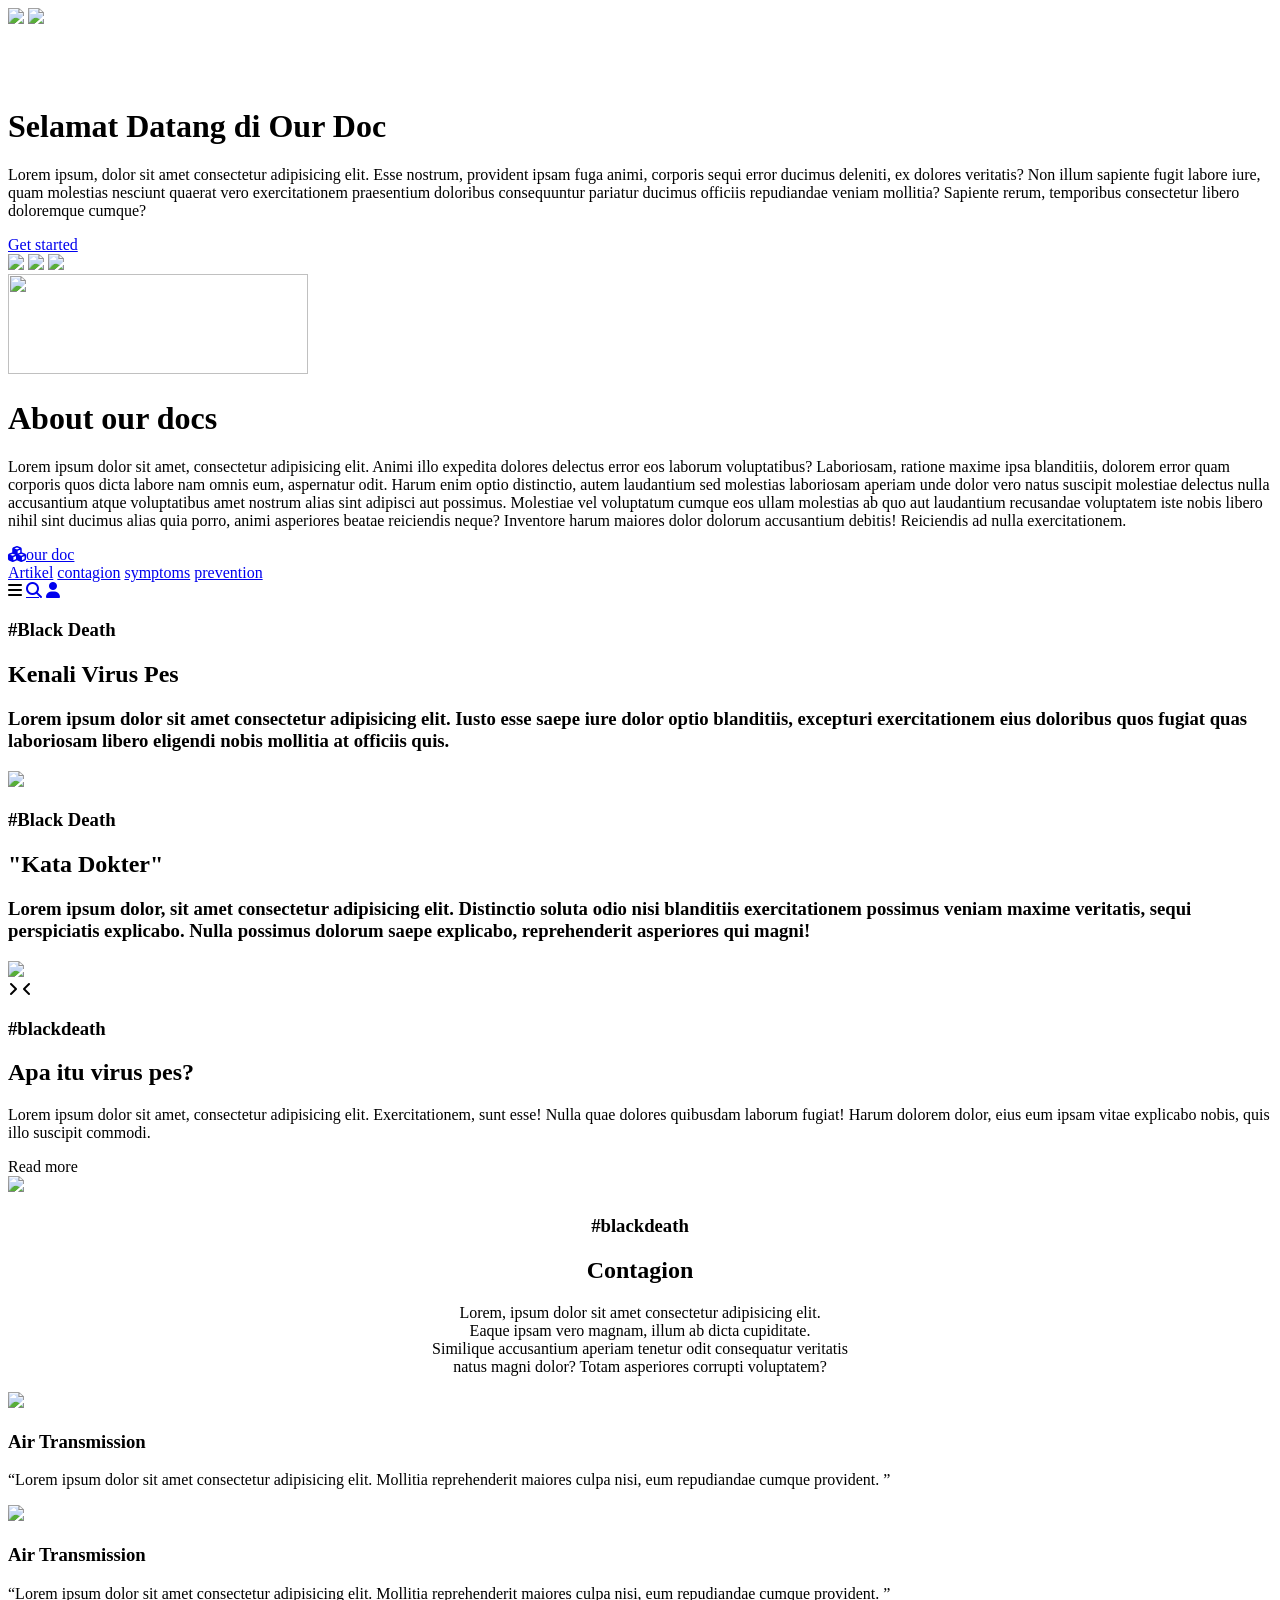
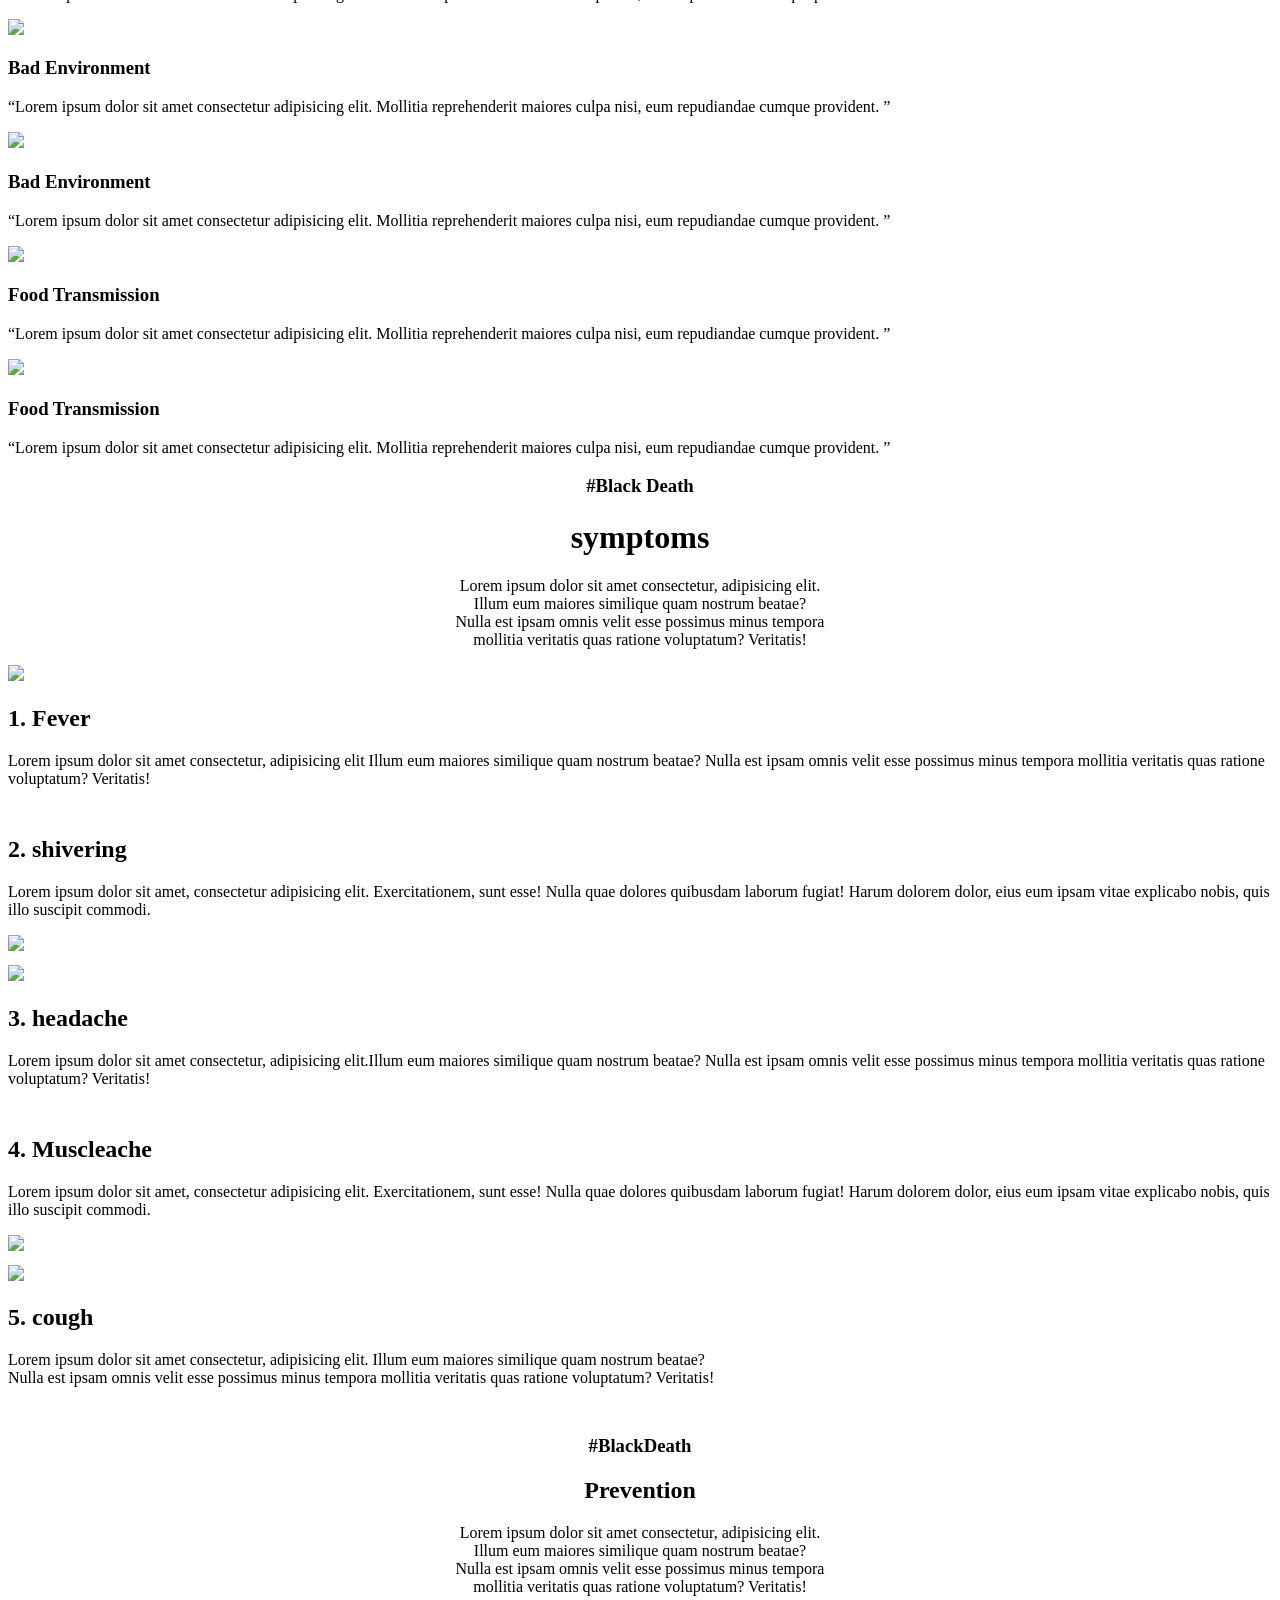
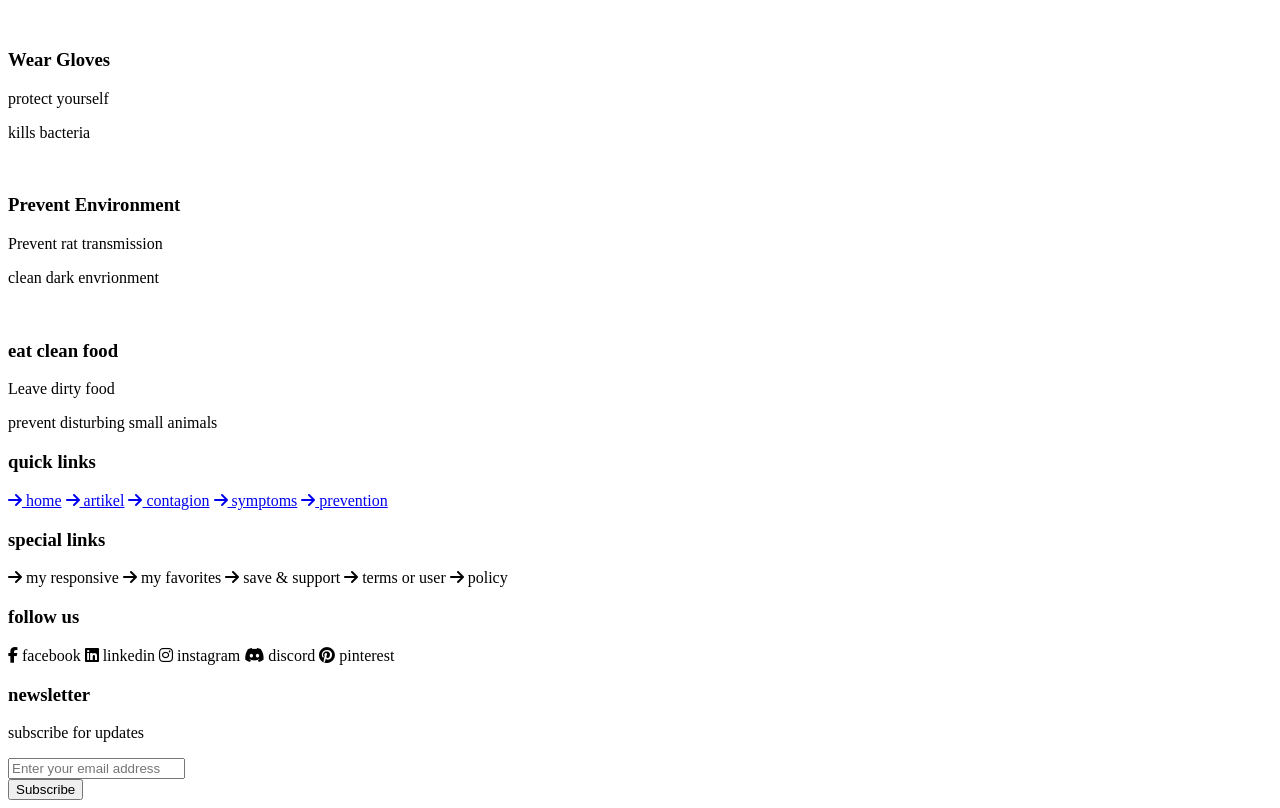
==== index.html @ 79082209 "Create index.html" ====
<!DOCTYPE html>
<html lang="en">
<head>
    <meta charset="UTF-8">
    <meta http-equiv="X-UA-Compatible" content="IE=edge">
    <meta name="viewport" content="width=device-width, initial-scale=1.0">
    <!--HaloDoc Favicon-->
    <link rel="shortcut icon" href="img/favicon.png" type="image/x-icon">
    <!--Font Awesome-->
    <link rel="stylesheet" href="https://cdnjs.cloudflare.com/ajax/libs/font-awesome/6.2.1/css/all.min.css">
    <!--CSS STYLES-->
    <link rel="stylesheet"href="style.css">
    <title>OUR DOC</title>
</head>
<body>
    <!--Make sticky and side nav-->
    <div class="banner">
        <img style="height:100%;"class="layer-1 myimg"src="https://preview.redd.it/2wnfdtan9dw41.png?auto=webp&s=0f5a488e3ba84fcf1b8de29d61cd4e18409a49d6"style="width:100%;">
        <img class="layer-2 myimg"src="parralax/meteor.png">

        <div class="layer-3">
            <h1 style="margin-top: 80px;">Selamat Datang di Our Doc</h1>
            <p>Lorem ipsum, dolor sit amet consectetur adipisicing elit. Esse nostrum, provident ipsam fuga animi, corporis sequi error ducimus deleniti, ex dolores veritatis? Non illum sapiente fugit labore iure, quam molestias nesciunt quaerat vero exercitationem praesentium doloribus consequuntur pariatur ducimus officiis repudiandae veniam mollitia? Sapiente rerum, temporibus consectetur libero doloremque cumque?</p>
            <a href="#header">Get started</a>
        </div>
        <img class="layer-4 myimg"src="parralax/4.png">
        <img class="layer-5 myimg"src="parralax/5.png">
        <img class="myimg"src="parralax/6.png">
    </div>
    <div class="contents">
        <img class="App-logo"src="img/favicon.png"width="300"height="100">
        <div class="side">
            <h1>About our docs</h1>
            <p>Lorem ipsum dolor sit amet, consectetur adipisicing elit. Animi illo expedita dolores delectus error eos laborum voluptatibus? Laboriosam, ratione maxime ipsa blanditiis, dolorem error quam corporis quos dicta labore nam omnis eum, aspernatur odit. Harum enim optio distinctio, autem laudantium sed molestias laboriosam aperiam unde dolor vero natus suscipit molestiae delectus nulla accusantium atque voluptatibus amet nostrum alias sint adipisci aut possimus. Molestiae vel voluptatum cumque eos ullam molestias ab quo aut laudantium recusandae voluptatem iste nobis libero nihil sint ducimus alias quia porro, animi asperiores beatae reiciendis neque? Inventore harum maiores dolor dolorum accusantium debitis! Reiciendis ad nulla exercitationem.</p>
        </div>
    </div>
    <!--header-->
    <header class="header"id="header">
        <a href="#"class="logo"><i class="fa-sharp fa-solid fa-cubes"></i>our doc</a>

        <nav class="navbar">
            <a href="#artikel">Artikel</a>
            <a href="#contagion">contagion</a>
            <a href="#symptoms">symptoms</a>
            <a href="#prevention">prevention</a>
        </nav>

        <div class="icons">
            <a id="menu-btn"class="fas fa-bars"></a>
            <a href="#banner"id="search-btn"class="fas fa-search"></a>
            <a href="#newsletter"id="login-btn"class="fas fa-user"></a>
        </div>
    </header>

    <!-- home section start-->
    <section class="home"id="home">
        <div class="slides-container">

            <div class="slide active">
                <div class="content">
                    <div class="slideimg">
                        <h3>#Black Death</h3>
                        <h1 >Kenali Virus Pes</h1>
                    </div>
                    <h3>Lorem ipsum dolor sit amet consectetur adipisicing elit. Iusto esse saepe iure dolor optio blanditiis, excepturi exercitationem eius doloribus quos fugiat quas laboriosam libero eligendi nobis mollitia at officiis quis.
                    </h3>
                </div>
                <div class="img">
                    <img src="img/banner1.png">
                </div>
            </div>
             
            <div class="slide">
                <div class="content">
                    <div class="slideimg">
                        <h3>#Black Death</h3>
                        <h1>"Kata Dokter"</h1>
                    </div>                    
                    <h3>Lorem ipsum dolor, sit amet consectetur adipisicing elit. Distinctio soluta odio nisi blanditiis exercitationem possimus veniam maxime veritatis, sequi perspiciatis explicabo. Nulla possimus dolorum saepe explicabo, reprehenderit asperiores qui magni!
                    </h3>                   
                </div>
                <div class="img">
                    <img src="img/banner2.png">
                </div>
            </div>
        </div>
         

        <div id="next-slide"class="fas fa-angle-right"onclick="next()"></div>
        <div id="prev-slide"class="fas fa-angle-left"onclick="prev()"></div>

        
    </section>

    <section class="garden"id="artikel">
        <div class="content">
            <h3 class="banner_tag">#blackdeath</h3>
            <h1 class="banner_title">Apa itu virus pes?</h1>
            <p class="banner_desc">Lorem ipsum dolor sit amet, consectetur adipisicing elit. Exercitationem, sunt esse! Nulla quae dolores quibusdam laborum fugiat! Harum dolorem dolor, eius eum ipsam vitae explicabo nobis, quis illo suscipit commodi.
            </p>
            <div class="mid">
                <a class="btn">Read more</a>
            </div>
        </div>
        <div class="img">
            <img src="img/overview.png">
        </div>

    </section>



    <section class="mindmap"id="contagion">
        <center>
            <h3 class="banner_tag">#blackdeath</h3>
            <h1 class="banner_title">Contagion</h1>
            <p class="banner_desc">Lorem, ipsum dolor sit amet consectetur adipisicing elit.<br> Eaque ipsam vero magnam, illum ab dicta cupiditate.<br> Similique accusantium aperiam tenetur odit consequatur veritatis <br>natus magni dolor? Totam asperiores corrupti voluptatem?</p>
        </center>
        <div class="services">
            <div class="cards">
                <div class="card">
                    <div class="box-front">
                        <img src="img/sv1.png">
                
                        <h3>Air Transmission</h3>
                        <p>
                            <q>Lorem ipsum dolor sit amet consectetur adipisicing elit. Mollitia reprehenderit maiores culpa nisi, eum repudiandae cumque provident. </q>
                        </p>
                    </div>
                    <div class="box-back">
                        <img src="img/sv1.png">
                        <h3>Air Transmission</h3>
                        <p>
                            <q>Lorem ipsum dolor sit amet consectetur adipisicing elit. Mollitia reprehenderit maiores culpa nisi, eum repudiandae cumque provident. </q>
                        </p>
                    </div>
                </div>
                <div class="card">
                    <div class="box-front">
                        <img src="img/sv2.png">
                
                        <h3>Bad Environment</h3>
                        <p>
                            <q>Lorem ipsum dolor sit amet consectetur adipisicing elit. Mollitia reprehenderit maiores culpa nisi, eum repudiandae cumque provident. </q>
                        </p>
                    </div>
                    <div class="box-back">
                        <img src="img/sv2.png">
                        <h3>Bad Environment</h3>
                        <p>
                            <q>Lorem ipsum dolor sit amet consectetur adipisicing elit. Mollitia reprehenderit maiores culpa nisi, eum repudiandae cumque provident. </q>
                        </p>
                    </div>
                </div>
                <div class="card">
                    <div class="box-front">
                        <img src="img/sv3.png">
                
                        <h3>Food Transmission</h3>
                        <p>
                            <q>Lorem ipsum dolor sit amet consectetur adipisicing elit. Mollitia reprehenderit maiores culpa nisi, eum repudiandae cumque provident. </q>
                        </p>
                    </div>
                    <div class="box-back">
                        <img src="img/sv3.png">
                        <h3>Food Transmission</h3>
                        <p>
                            <q>Lorem ipsum dolor sit amet consectetur adipisicing elit. Mollitia reprehenderit maiores culpa nisi, eum repudiandae cumque provident. </q>
                        </p>
                    </div>
                </div>
            </div>
        </div>
    </section>

    <center>
        <h3 class="banner_tag">#Black Death</h3>
        <h1 class="banner_title">symptoms</h1>
        <p class="banner_desc">Lorem ipsum dolor sit amet consectetur, adipisicing elit.<br>Illum eum maiores similique quam nostrum beatae?<br> Nulla est ipsam omnis velit esse possimus minus tempora <br>mollitia veritatis quas ratione voluptatum? Veritatis!</p>
    </center>
    <section id="symptoms"class="garden"style="margin:10px 0 3em 0">
        <div class="img">
            <img src="img/fever.png">
        </div>
        <div class="content">
            <h1 class="banner_title">1. Fever</h1>
            <p class="banner_desc">Lorem ipsum dolor sit amet consectetur, adipisicing elit Illum eum maiores similique quam nostrum beatae? Nulla est ipsam omnis velit esse possimus minus tempora mollitia veritatis quas ratione voluptatum? Veritatis!</p>
        </div>
    </section>

    <section class="garden">
        <div class="content">
            <h1 class="banner_title">2. shivering</h1>
            <p class="banner_desc">Lorem ipsum dolor sit amet, consectetur adipisicing elit. Exercitationem, sunt esse! Nulla quae dolores quibusdam laborum fugiat! Harum dolorem dolor, eius eum ipsam vitae explicabo nobis, quis illo suscipit commodi.
            </p>
        </div>
        <div class="img">
            <img src="img/shivering.png">
        </div>

    </section>

    <section class="garden"style="margin:10px 0 3em 0">
        <div class="img">
            <img src="img/head.png">
        </div>
        <div class="content">
            <h1 class="banner_title">3. headache</h1>
            <p class="banner_desc">Lorem ipsum dolor sit amet consectetur, adipisicing elit.Illum eum maiores similique quam nostrum beatae? Nulla est ipsam omnis velit esse possimus minus tempora mollitia veritatis quas ratione voluptatum? Veritatis!</p>
        </div>
    </section>

    <section class="garden">
        <div class="content">
            <h1 class="banner_title">4. Muscleache</h1>
            <p class="banner_desc">Lorem ipsum dolor sit amet, consectetur adipisicing elit. Exercitationem, sunt esse! Nulla quae dolores quibusdam laborum fugiat! Harum dolorem dolor, eius eum ipsam vitae explicabo nobis, quis illo suscipit commodi.
            </p>
        </div>
        <div class="img">
            <img src="img/ache.png">
        </div>
    
    </section>

    <section class="garden"style="margin:10px 0 3em 0">
        <div class="img">
            <img src="img/cough.png">
        </div>
        <div class="content">
            <h1 class="banner_title">5. cough</h1>
            <p class="banner_desc">Lorem ipsum dolor sit amet consectetur, adipisicing elit. Illum eum maiores similique quam nostrum beatae? <br>Nulla est ipsam omnis velit esse possimus minus tempora mollitia veritatis quas ratione voluptatum? Veritatis!</p>
        </div>
    </section>

    <!--Prevention !-->
    <section class="faq"id="prevention">
        <center>
            <h3 class="banner_tag">#BlackDeath</h3>
            <h1 class="banner_title">Prevention</h1>
            <p class="banner_desc">Lorem ipsum dolor sit amet consectetur, adipisicing elit.<br> Illum eum maiores similique quam nostrum beatae? <br>Nulla est ipsam omnis velit esse possimus minus tempora <br>mollitia veritatis quas ratione voluptatum? Veritatis!</p>
        </center>
        
        <div class="icons-container">
            <div class="icons">
                <img src="img/prev1.png" alt="">
                <h3 class="banner_tag">Wear Gloves</h3>
                <p>protect yourself</p>
                <p>kills bacteria</p>
            </div>

            <div class="icons">
                <img src="img/prev2.png" alt="">
                <h3>Prevent Environment</h3>
                <p>Prevent rat transmission</p>
                <p>clean dark envrionment</p>
            </div>

            <div class="icons">
                <img src="img/prev3.png" alt="">
                <h3>eat clean food</h3>
                <p>Leave dirty food</p>
                <p>prevent disturbing small animals</p>
            </div>

        </div>
    </section>
    <!--footer section start-->
    <section class="footer">
        <div class="box-container">
                <div class="box">            
                <h3>quick links</h3>
                <a href="#home"> <i class="fa fa-arrow-right"></i> home</a>
                <a href="#artikel"> <i class="fa fa-arrow-right"></i> artikel</a>
                <a href="#contagion"> <i class="fa fa-arrow-right"></i> contagion</a>
                <a href="#symptoms"> <i class="fa fa-arrow-right"></i> symptoms</a>
                <a href="#prevention"> <i class="fa fa-arrow-right"></i> prevention</a>
            </div>

            <div class="box">
                <h3>special links</h3>
                <a> <i class="fa fa-arrow-right"></i> my responsive</a>
                <a> <i class="fa fa-arrow-right"></i> my favorites</a>
                <a> <i class="fa fa-arrow-right"></i> save & support</a>
                <a> <i class="fa fa-arrow-right"></i> terms or user</a>
                <a> <i class="fa fa-arrow-right"></i> policy</a>
            </div>

             <div class="box">
                <h3>follow us</h3>
                <a><i class="fab fa-facebook-f"></i> facebook</a>
                <a><i class="fab fa-linkedin"></i> linkedin</a>
                <a><i class="fab fa-instagram"></i> instagram</a>
                <a><i class="fab fa-discord"></i> discord</a>
                <a><i class="fab fa-pinterest"></i> pinterest</a>
            </div>

            <div class="box"id="newsletter">
                <h3>newsletter</h3>
                <p>subscribe for updates</p>
                <div class="mob-fill">
                    <input type="email"placeholder="Enter your email address">
                </div>
                <div class="mob-subs">
                    <input type="submit" value="Subscribe"class="btn">
                </div>
                <!--<img src="img/payments.png" class="payments">
            </div>
        </div>
    </section>


    <section class="credit">
        created by <span>lev0605</span> || &copy; all right reserved
    </section>
js-->
<script type="text/javascript"src="main.js"></script>
</body>
</html>
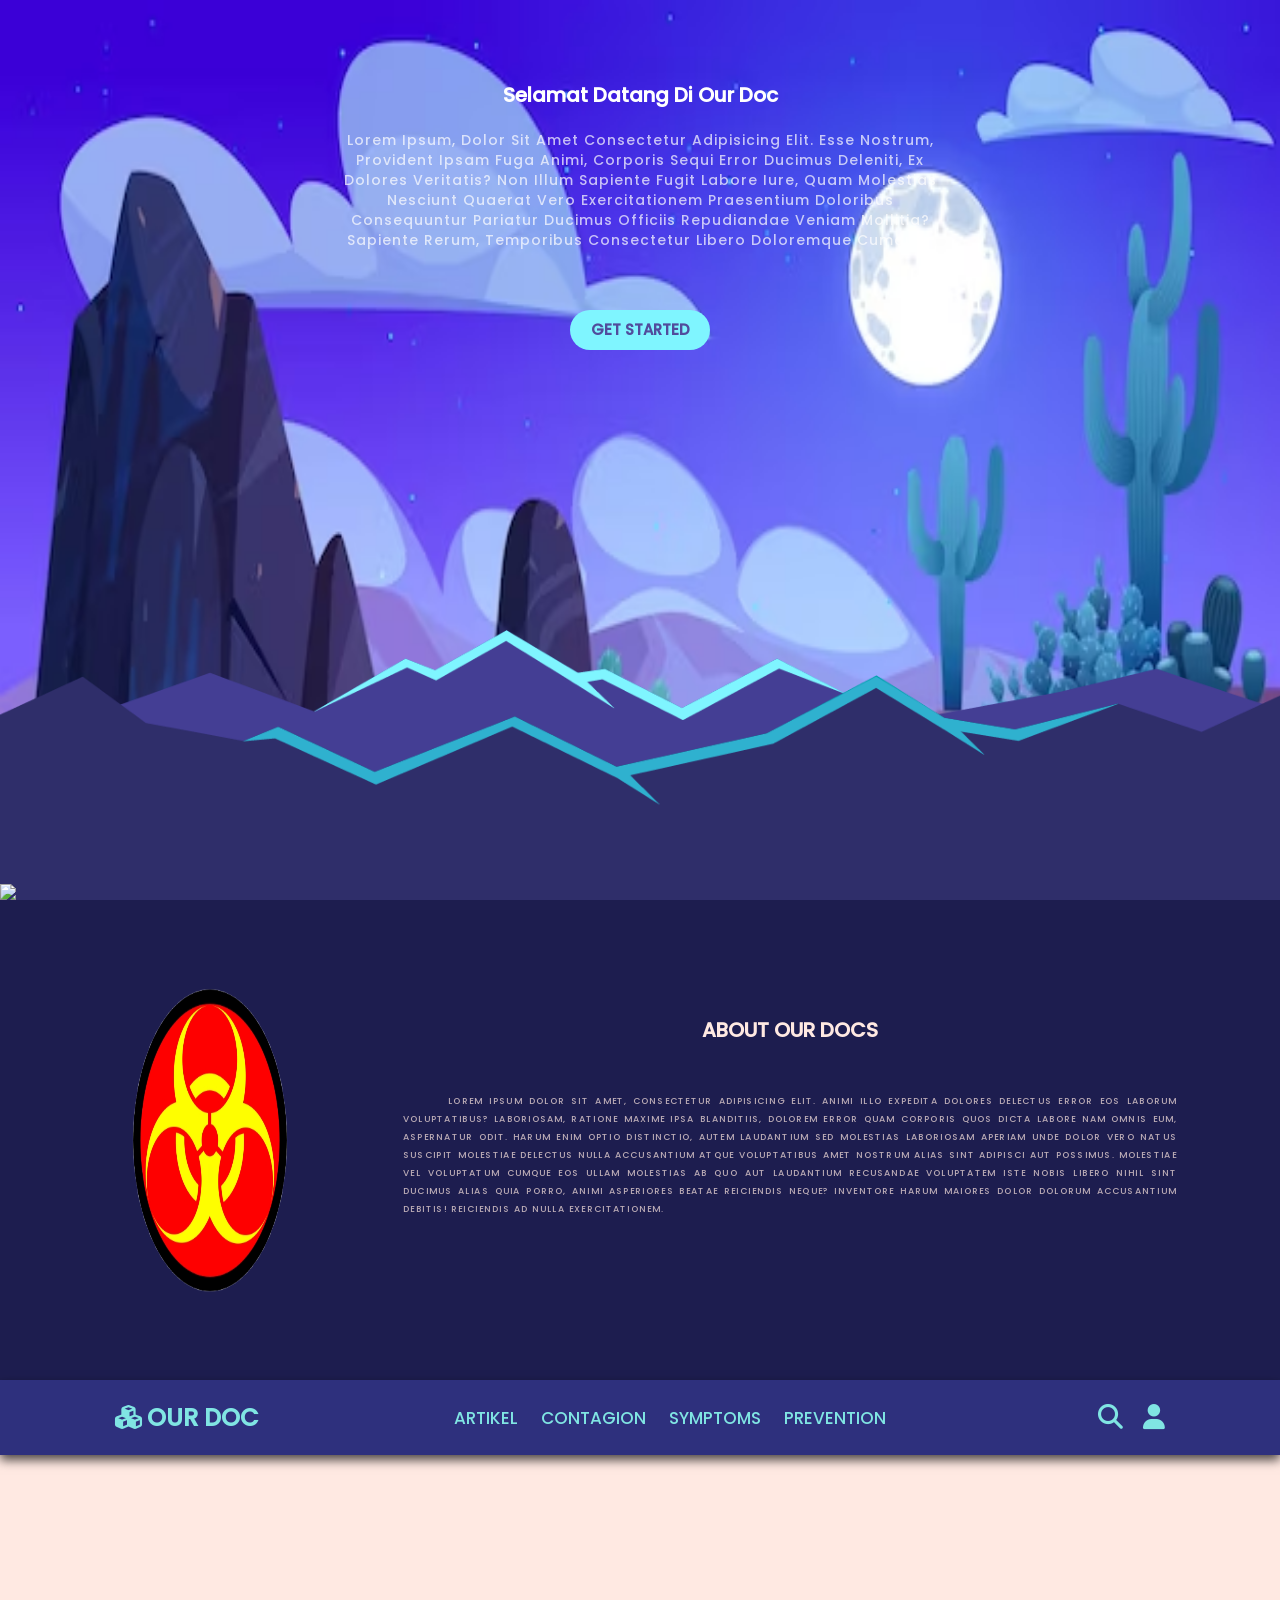
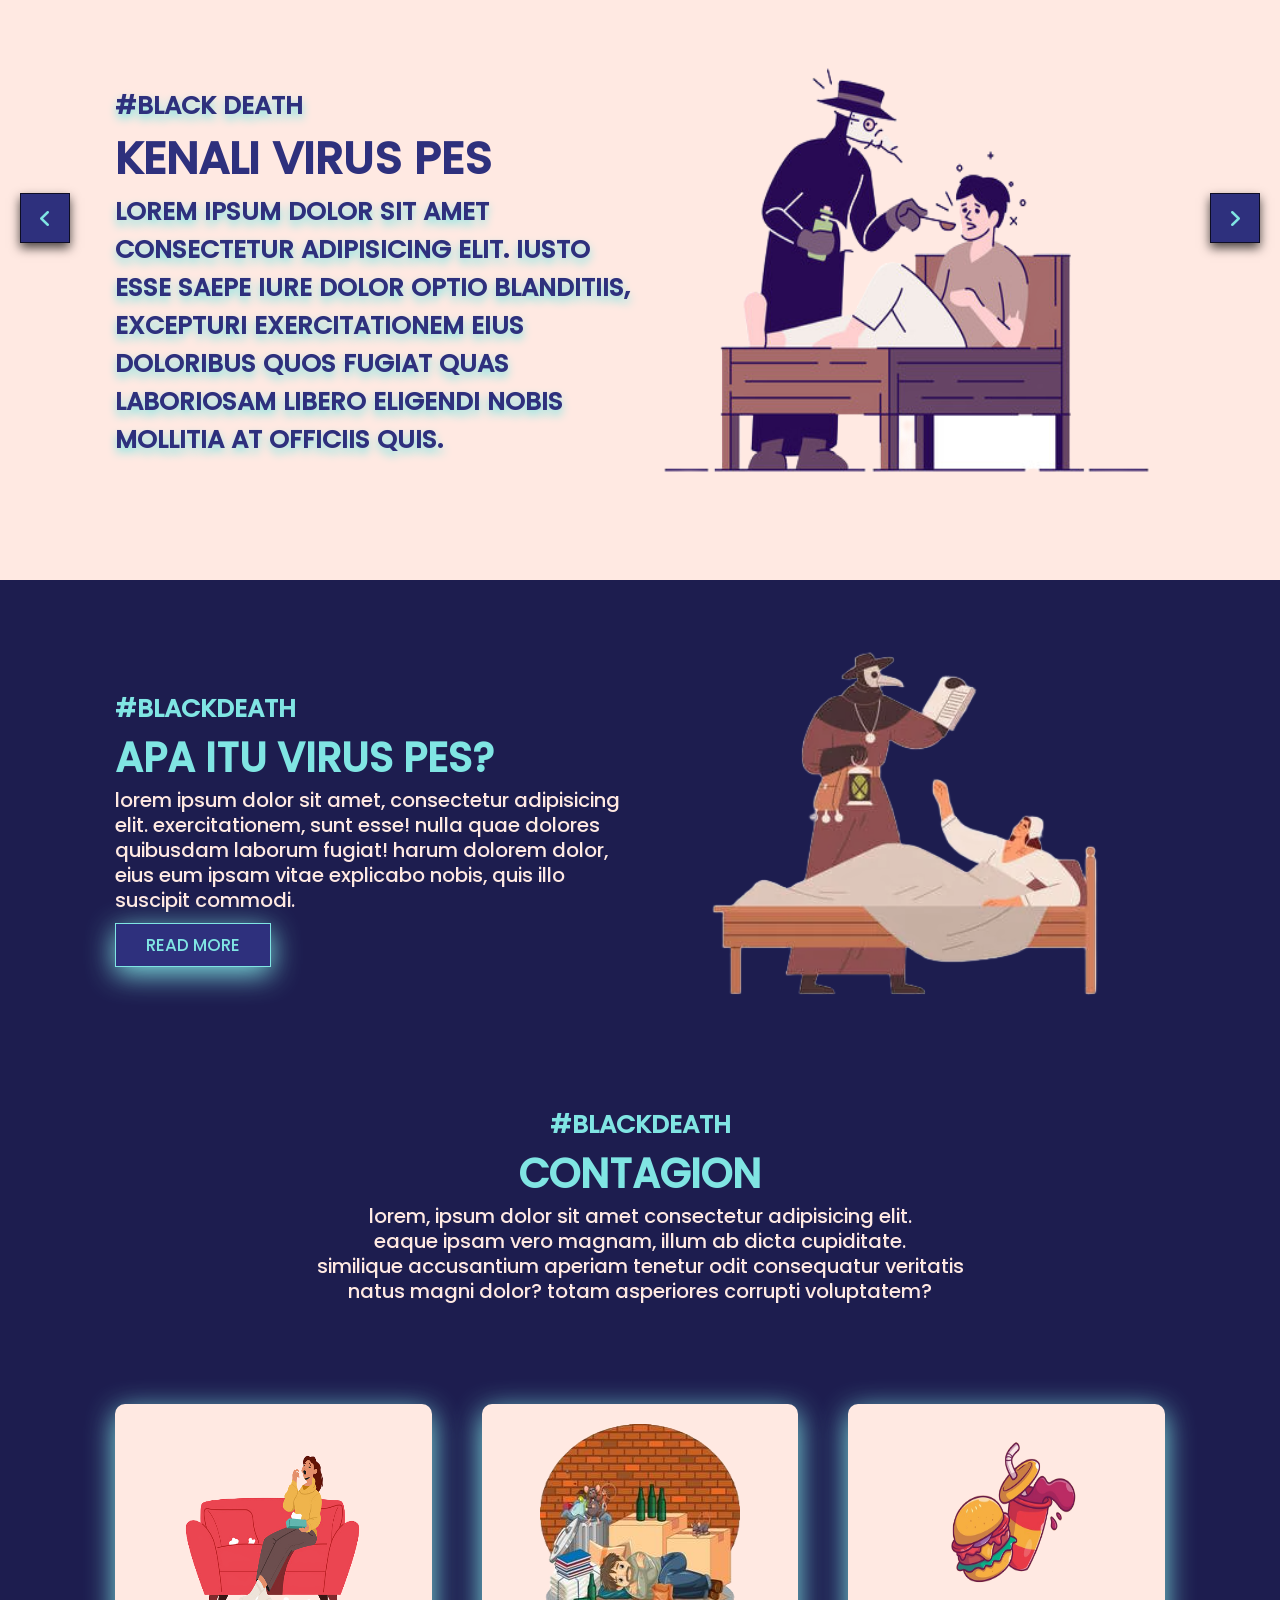
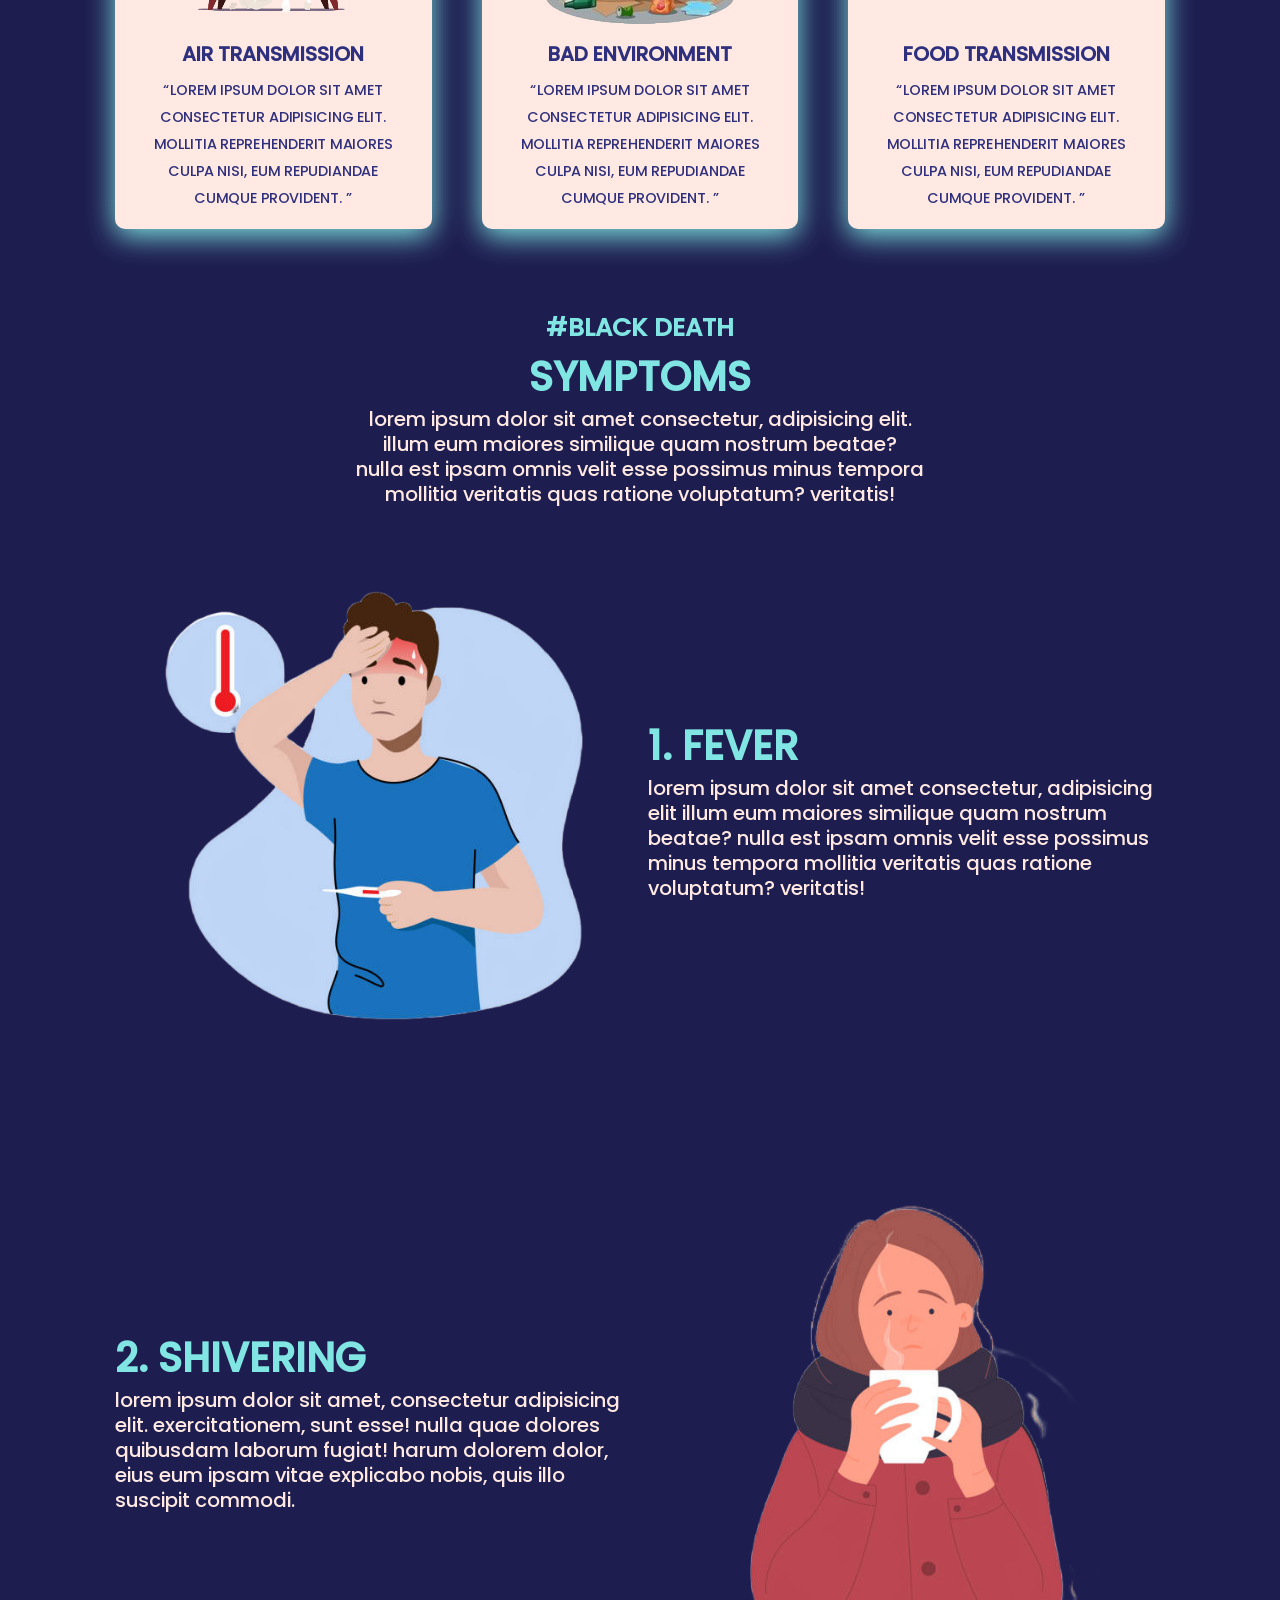
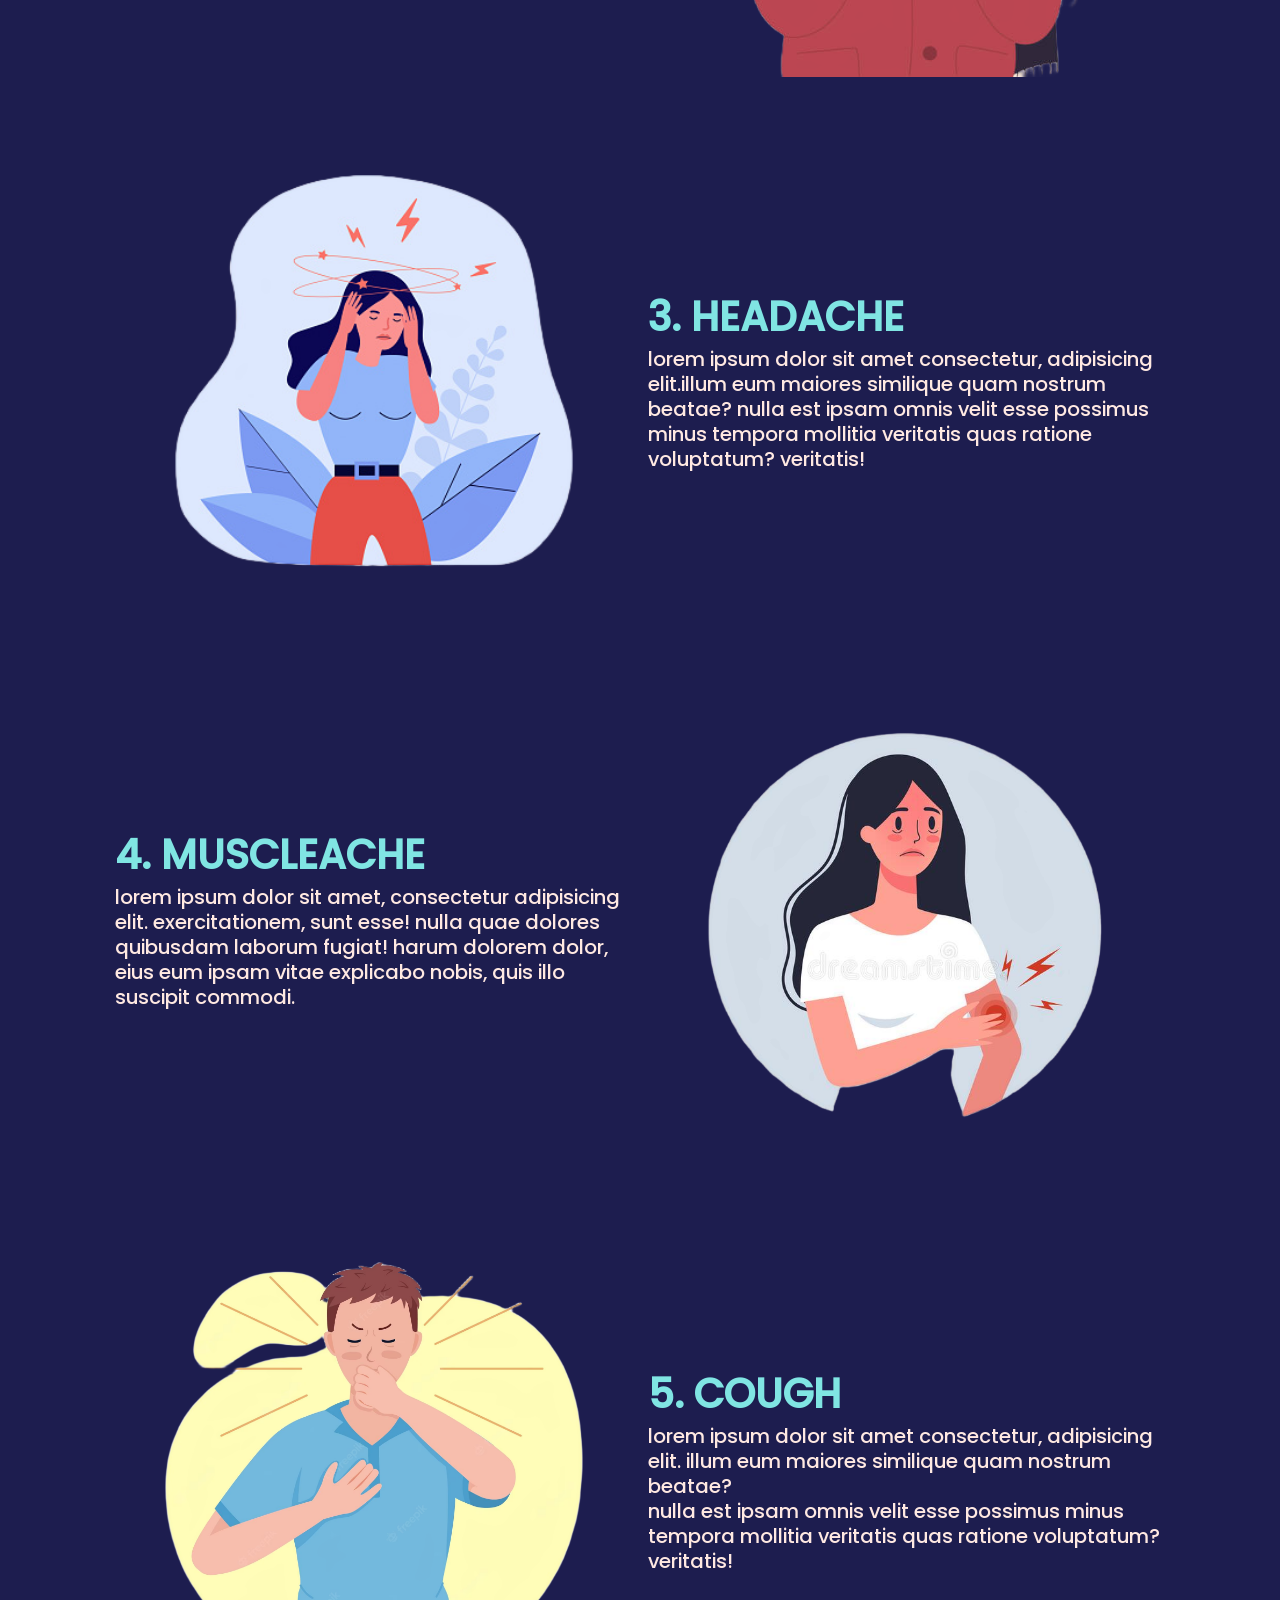
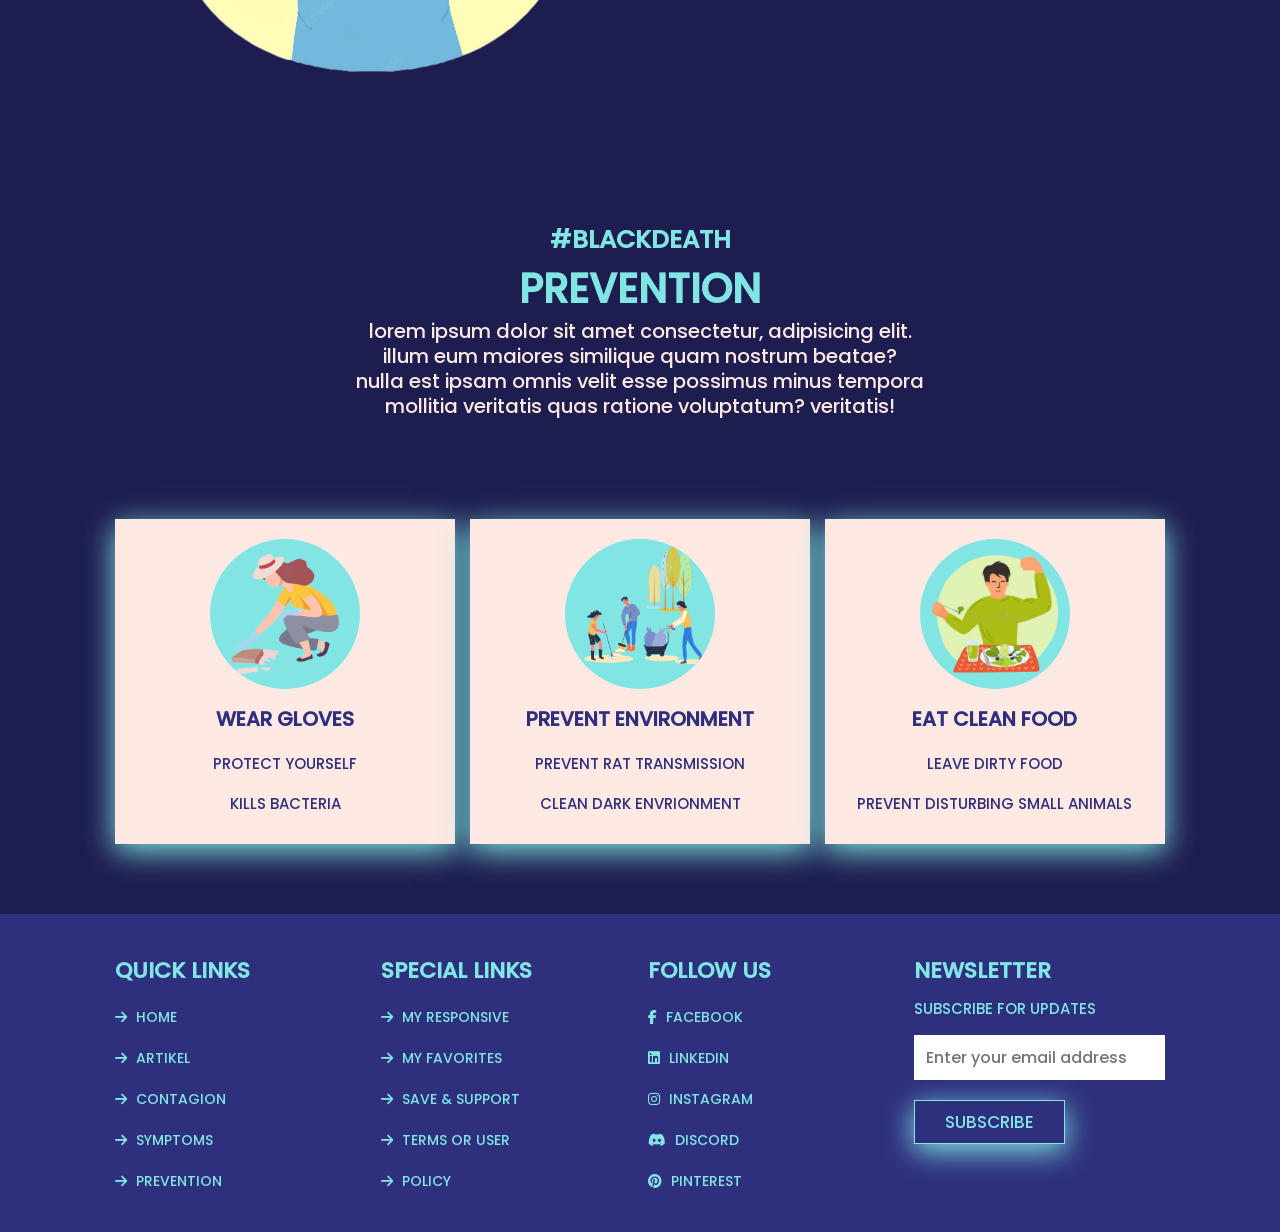
==== commit abb4237a: "Update index.html" ====
--- a/index.html
+++ b/index.html
@@ -15,16 +15,16 @@
 <body>
     <!--Make sticky and side nav-->
     <div class="banner">
-        <img style="height:100%;"class="layer-1 myimg"src="https://preview.redd.it/2wnfdtan9dw41.png?auto=webp&s=0f5a488e3ba84fcf1b8de29d61cd4e18409a49d6"style="width:100%;">
-        <img class="layer-2 myimg"src="parralax/meteor.png">
+        <img style="height:100%;"class="layer-1 myimg"src="img/bg.jpg"style="width:100%;">
+        <img class="layer-2 myimg"src="img/meteor.png">
 
         <div class="layer-3">
             <h1 style="margin-top: 80px;">Selamat Datang di Our Doc</h1>
             <p>Lorem ipsum, dolor sit amet consectetur adipisicing elit. Esse nostrum, provident ipsam fuga animi, corporis sequi error ducimus deleniti, ex dolores veritatis? Non illum sapiente fugit labore iure, quam molestias nesciunt quaerat vero exercitationem praesentium doloribus consequuntur pariatur ducimus officiis repudiandae veniam mollitia? Sapiente rerum, temporibus consectetur libero doloremque cumque?</p>
             <a href="#header">Get started</a>
         </div>
-        <img class="layer-4 myimg"src="parralax/4.png">
-        <img class="layer-5 myimg"src="parralax/5.png">
+        <img class="layer-4 myimg"src="img/4.png">
+        <img class="layer-5 myimg"src="img/5.png">
         <img class="myimg"src="parralax/6.png">
     </div>
     <div class="contents">
--- a/style.css
+++ b/style.css
@@ -0,0 +1,595 @@
+:root{
+    --Tusk:#80E5E3;
+    --main:#2E307D;
+    --effect:#1d1d4f;
+    --meet:#FFE9E2;
+    --sun:#F3F3F3FE;
+    --baseline:#161748;
+    --crimson:crimson;
+}
+*{
+    font-family: "Poppins";
+    margin: 0;
+    padding: 0;
+    box-sizing: border-box;
+    border: none;
+    outline: none;
+    text-transform: uppercase;
+    text-decoration: none;
+    transition: .2s linear;
+}
+::-webkit-scrollbar{
+    background-color: var(--meet);
+}
+::-webkit-scrollbar-thumb{
+    background-color: var(--main);
+    border-radius: 10px;
+}
+::-webkit-scrollbar-track{
+    border-radius:10px;
+}
+@font-face{
+    font-family: "Poppins";
+    src: url('font/Poppins-Medium.ttf');
+}
+html{
+    font-size: 62.5%;
+    overflow-x: hidden;
+    scroll-behavior: smooth;
+}
+body{
+    background-color: var(--effect);
+}
+section{
+    padding: 3rem 9%;
+}
+.banner_tag{
+    text-transform: uppercase;
+    font-size: 2.5rem;
+    color: var(--Tusk);    
+}
+.banner_title{
+    text-transform: uppercase;
+    font-size: 4rem;
+    color: var(--Tusk);
+}
+.banner_desc{
+    text-transform: lowercase;
+    color: var(--meet);
+    font-size: 1.987rem;
+    line-height: 2.5rem;
+}
+.btn{
+   margin-top: 1rem;
+   display: inline-block;
+   padding: .8rem 3rem;
+   background-color: var(--main);
+   color: var(--Tusk);
+   font-size: 1.7rem;
+   cursor: pointer;
+   box-shadow: 0 7px 29px 0 var(--Tusk);
+   border: 0.1rem solid var(--Tusk);
+}
+.btn:hover{
+    background:var(--Tusk);
+    color: var(--main);
+    box-shadow: 0 0.5rem 1rem var(--main);
+}
+/*Header style with parallax*/
+.banner{
+    width: 100%;
+    height: 100vh;
+    position: relative;
+    display: flex;
+    justify-content: center;
+}
+.myimg{
+    position: absolute;
+    bottom: 0;
+    width: 100%;
+
+}
+.layer-3{
+    position: absolute;
+    color: white;
+}
+.layer-3 h1{
+    text-transform: capitalize;
+    margin-top: 80px;
+    text-align: center;
+    margin: 40px 0;
+}
+.layer-3 p {
+    text-align: justify;
+    text-transform: capitalize;
+    line-height: 20px;
+    letter-spacing: 1px;
+    width: 100%;
+    max-width: 600px;
+    margin: auto;
+    margin-top: 40px;
+    margin-bottom: 40px;
+    opacity: 0.7;
+    text-indent: 0;
+    text-align: center;
+    font-size: 14px;
+    transform: translateY(-20px);
+}
+.layer-3 a{
+    background-color: #7ff5ff;
+    display: block;
+    width: 140px;
+    height: 40px;
+    font-size: 1.5rem;
+    line-height: 40px;
+    text-align: center;
+    margin: auto;
+    border-radius: 20px;
+    text-decoration: none;
+    font-weight: bold;
+    color: #514c9c;
+}
+.layer-3 a:hover{
+    background-color: var(--meet);
+}
+.App-logo {
+    height: 40vmin;
+    pointer-events: none;
+  }
+  
+@keyframes App-logo-spin {
+    from {
+      transform: rotate(0deg);
+    }
+    to {
+      transform: rotate(360deg);
+    }
+  }
+.contents {
+    background: var(--effect);
+    padding: 60px;
+    position: relative;
+    display: flex;
+    align-items: center;
+    justify-content: center;
+}
+.contents h1{
+    color: var(--meet);
+    text-align: center;
+}
+.contents p{
+    color: var(--meet);
+    text-align: justify;
+    line-height: 20px;
+    letter-spacing: 1px;
+    text-indent: 50px;
+    width: 100%;
+    max-width: 900px;
+    margin: auto;
+    margin-top: 40px;
+    margin-bottom: 40px;
+    opacity: 0.7;
+    transform: translateZ(100px) scale(.90);
+}
+/*navbar style*/
+.header{
+    position: sticky;
+    top: 0;
+    left: 0;
+    right: 0;
+    z-index: 100;
+    background:var(--main);
+    display: flex;
+    align-items: center;
+    justify-content: space-between;
+    padding: 2rem 9%;
+    box-shadow: 0 0.5rem 1rem rgba(0,0,0,0.7);
+}
+.header .logo{
+    font-size: 2.4rem;
+    font-weight: bolder;
+    color: var(--Tusk);
+}
+.header .logo i{
+    color: var(--Tusk);
+    padding-right: .5rem;
+}
+.header .navbar a{
+    font-size: 1.7rem;
+    color: var(--Tusk);
+    margin: 0 1rem;
+}
+.header .navbar a:hover{
+    color: var(--meet);
+}
+.header .icons a{
+    font-size: 2.5rem;
+    margin-left: 1.7rem;
+    cursor: pointer;
+    color: var(--Tusk);
+}
+.header .icons a:hover{
+    color: var(--meet);
+}
+#menu-btn{
+    display: none;
+}
+@keyframes fadeLeft{
+    0%{
+        opacity: 0;
+        transform: translateY(-5rem);
+    }
+}
+@keyframes fadeUp {
+    0%{
+        opacity: 0;
+        transform: scale(0.5);
+    }
+}
+/*home section style*/
+.home{
+    z-index: 1;
+    padding-top: 14rem;
+    background:var(--meet);
+    background-size: cover;
+    background-position: center;
+    background-repeat: no-repeat;
+    background-attachment: fixed;
+    position: relative;
+}
+.home .slides-container .slide{
+    display: flex;
+    align-items: center;
+    flex-wrap: wrap;
+    gap: 1.5rem;
+    display: none;
+}
+.home .slides-container .slide.active{
+    display: flex;
+}
+.home .slides-container .slide .content{
+    flex: 1 1 40rem;
+    animation: fadeLeft .4s linear .4s backwards;
+}
+.home .slides-container .slide .content h1{
+    color: var(--main);
+    font-size: 4.5rem;
+    align-items: center;
+}
+.home .slides-container .slide .content h3{
+    color: var(--main);
+    text-shadow: 0 0.5rem 1rem var(--Tusk);
+    font-size: 2.5em;
+    align-items: center;
+} 
+.home .slides-container .slide .slideimg img{
+    display: inline-block;
+    width: 100%;
+    margin-right: 24px;
+}
+
+
+.home .slides-container .slide .img{
+    flex: 1 1 40rem;
+    margin: 3rem 0;
+}
+.home .slides-container .slide .img img{
+    width: 100%;
+    height: 490px;
+    animation: fadeUp .4s linear;
+}
+
+.home #next-slide,
+.home #prev-slide{
+    position: absolute;
+    top: 50%;
+    transform: translateY(-50%);
+    height: 5rem;
+    width: 5rem;
+    line-height: 5rem;
+    box-shadow: 0 0.5rem 1rem rgba(0,0,0,0.7);
+    border: 0.1rem solid rgba(0,0,0,0.7);
+    text-align: center;
+    background: var(--main);
+    font-size: 2rem;
+    color: var(--Tusk);
+    cursor: pointer ;
+}
+
+.home #next-slide:hover,
+.home #prev-slide:hover{
+    background: var(--Tusk);
+    color: var(--main);
+    box-shadow: 0 0.5rem 1rem rgba(0,0,0,0.1);
+}
+
+.home #prev-slide{
+    left: 2rem;
+
+}
+.home #next-slide{
+    right: 2rem;
+}
+
+
+.garden{
+    display: flex;
+    align-items: center;
+    flex-wrap: wrap;
+    gap: 1.5rem;
+}
+
+.garden .img{
+    flex: 1 1 40rem;
+}
+
+.garden .img img{
+    width: 100%;
+    /*box-shadow: 0 0.5rem 1rem rgba(0,0,0,0.7);
+    border: 0.1rem solid rgba(0,0,0,0.7);*/
+}
+
+.garden .content{
+    flex: 1 1 40rem;
+}
+
+/*mindmap css*/
+.services .cards {
+    display: grid;
+    grid-template-columns: repeat(auto-fit, minmax(30rem, 2fr));
+    grid-gap: 5rem;
+    margin: 10em 0 5em 0;
+    perspective: 1000px;
+}
+.services .card{
+    padding: 1em;
+    text-align: center;
+    background: var(--meet);
+    border-radius: 10px;
+    box-shadow:0 7px 29px 0 var(--Tusk);
+    position: relative;
+    transition: transform 0.8s;
+    transform-style: preserve-3d;
+}
+.box-front, .box-back{
+    backface-visibility: hidden;
+}
+.box-back{
+    top: 2px;
+    position: absolute;
+    transform: rotateY(180deg);
+}
+.services .card img{
+    width: 20em;
+    height: 20em;
+    margin: 1em 0 1em 0;
+}
+
+.services .card h3{
+    font-size: 2rem;
+    color: var(--main);
+}
+
+.services .card p{
+    color: var(--main);
+    font-size: 1.6rem;
+    line-height: 3rem;
+    transform: translateZ(10px) scale(.90);
+}
+.services .card:hover{
+    transform: rotateY(180deg);
+}
+.faq .icons-container{
+    display: grid;
+    grid-template-columns: repeat(auto-fit, minmax(30rem, 1fr));
+    gap: 1.5rem;
+    margin: 10rem 0 4rem 0;
+}
+
+.faq .icons-container .icons{
+    text-align: center;
+    box-shadow:0 7px 29px 0 var(--Tusk);
+    padding: 2rem;
+    background: var(--meet);
+}
+
+.faq .icons-container .icons img{
+    height: 15rem;
+    width: 15rem;
+    line-height: 6rem;
+    font-size: 2.5rem;
+    background: var(--Tusk);
+    color: var(--main);
+    border-radius: 50%;
+}
+
+.faq .icons-container .icons h3{
+    color: var(--main);
+    font-size: 2rem;
+    padding: 1rem 0;
+}
+
+.faq .icons-container .icons p{
+    color: var(--main);
+    font-size: 1.5rem;
+    padding: 1rem 0;
+    line-height: 2rem;
+}
+
+.footer{
+    background: var(--main);
+}
+
+.footer .box-container{
+    display: grid;
+    grid-template-columns: repeat(auto-fit, minmax(25rem, 1fr));
+    gap: 1.5rem;
+}
+
+.footer .box-container .box h3{
+    font-size: 2.2rem;
+    color: var(--Tusk);
+    padding: 1rem 0;
+}
+
+.footer .box-container .box p{
+    font-size: 1.5rem;
+    color: var(--Tusk);
+    padding-bottom: .5rem;
+}
+
+.footer .box-container .box a{
+    font-size: 1.4rem;
+    color: var(--Tusk);
+    padding: 1rem 0;
+    display: block;
+}
+
+.footer .box-container .box a:hover{
+    color: var(--meet);
+}
+
+.footer .box-container .box a:hover i{
+    padding-right: 2rem;
+    color: var(--meet);
+}
+
+.footer .box-container .box a i{
+    padding-right: .5rem;
+    color: var(--Tusk);
+}
+
+.footer .box-container .box input[type="email"]{
+    width: 100%;
+    padding: 1rem 1.2rem;
+    font-size: 1.6rem;
+    color: var(--main);
+    margin: 1rem 0;
+    text-transform: none;
+}
+
+.footer .box-container .box .payments{
+    width: 100%;
+    margin-top: 2rem;
+}
+
+.credit{
+    text-align: center;
+    background:var(--main);
+    color:var(--Tusk);
+    font-size: 2rem;
+}
+
+.credit span{
+    color: var(--meet);
+}
+@media (prefers-reduced-motion: no-preference) {
+    .App-logo {
+      animation: App-logo-spin infinite 20s linear;
+    }
+  }
+  
+/*device style*/
+@media (orientation: portrait){
+    .banner{
+        height: 95vh;
+    }
+    .layer-1{
+        bottom: 9vw;
+    }
+    .layer-4{
+        bottom: 12vw;
+    }
+    .layer-5{
+        bottom: 6vw;
+    }
+}
+@media(max-width:991px){
+    html{
+        font-size: 55%;
+    }
+    .header{
+        padding: 2rem;
+    }
+    section{
+        padding: 3rem 2rem;
+    }
+    .home #next-slide,
+    .home #prev-slide{
+        transform: translateY(0);
+        top: 88%;
+    }
+    .home #prev-slide{
+        left: auto;
+        right: 8rem;
+    }
+    .banner_tag,.banner_title,.banner_desc{
+        text-align: center;
+    }
+    .mid{
+        margin: 4rem 0 3em 0;
+        text-align: center;
+    }
+    .garden .img img{
+        order: 1;
+    }
+    .garden .content{
+        order: 2;
+    }
+}
+@media(max-width:768px){
+    #menu-btn{
+        display: inline-block;
+    } 
+    .header .navbar{
+        position: absolute;
+        top: 100%;
+        left: 0;
+        right: 0;
+        background:var(--baseline);
+        border-top: 1px solid rgba(0,0,0,0.1);
+        clip-path: polygon(0 0, 100% 0, 100% 0, 0 0);
+    }
+    .header .navbar.active{
+        clip-path: polygon(0 0 ,100% 0, 100% 100%, 0 100%);
+    }
+    .header .navbar a{
+        margin: 1.5rem;
+        padding: 1.5rem;
+        background: var(--Tusk);
+        color: var(--baseline);
+        font-size: 2rem;
+        display: block;
+        border-radius: .5rem;
+    }
+    .home .slides-container .slide .content h1,
+    .home .slides-container .slide .content h3,
+    .home .slides-container .slide .content p,
+    .footer .box-container .box h3 ,
+    .footer .box-container .box p, 
+    .footer .box-container .box a{
+        text-align: center;
+    }
+    .mob-fill{
+        padding: 53px;
+        margin-top: -55px;
+    }
+    .mob-subs{
+        text-align:center;
+        margin-top: -43px;
+    }
+    .contents{
+        flex-direction: column;
+    }
+}
+@media(max-width:450px){
+    html{
+        font-size:50%;
+    }
+    .home .slides-container .slide .slideimg img{
+        display: none;
+    }
+    .home .slides-container .slide .content h3{
+        font-size: 2rem;
+    }
+}
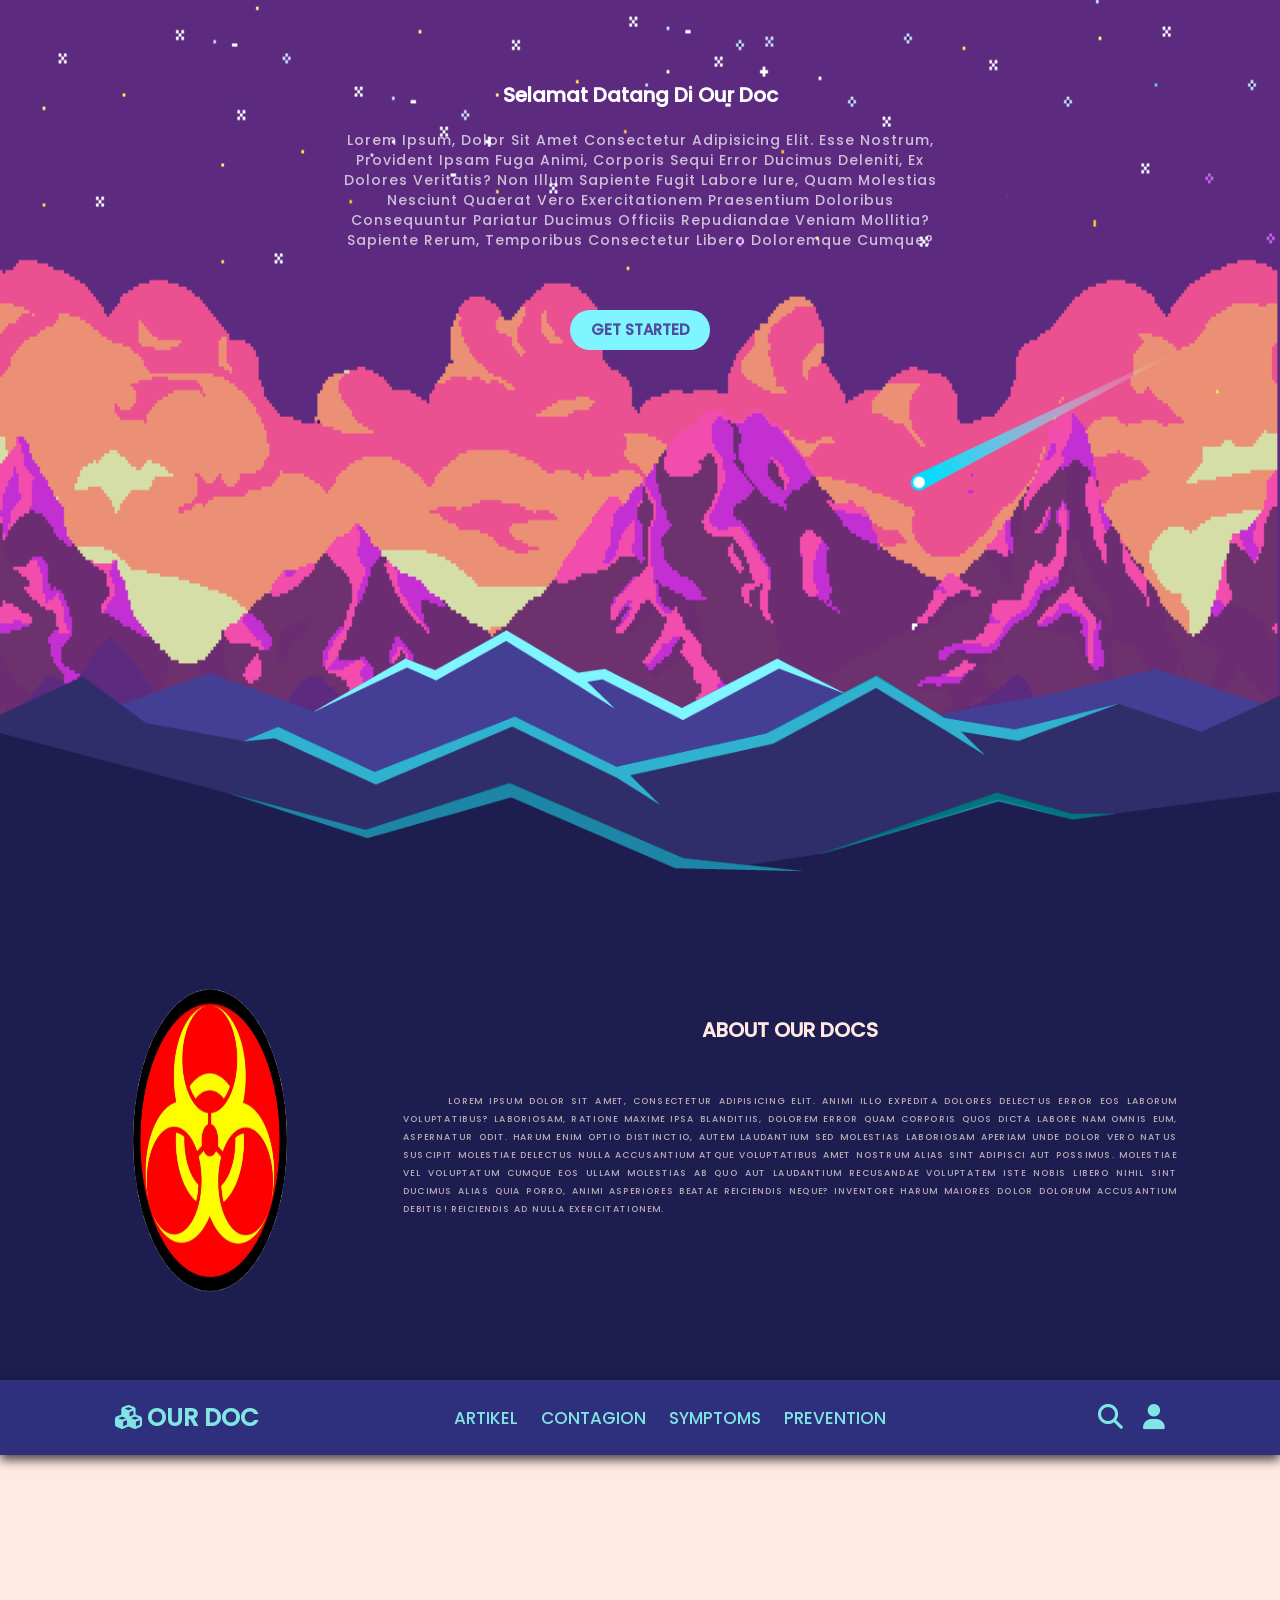
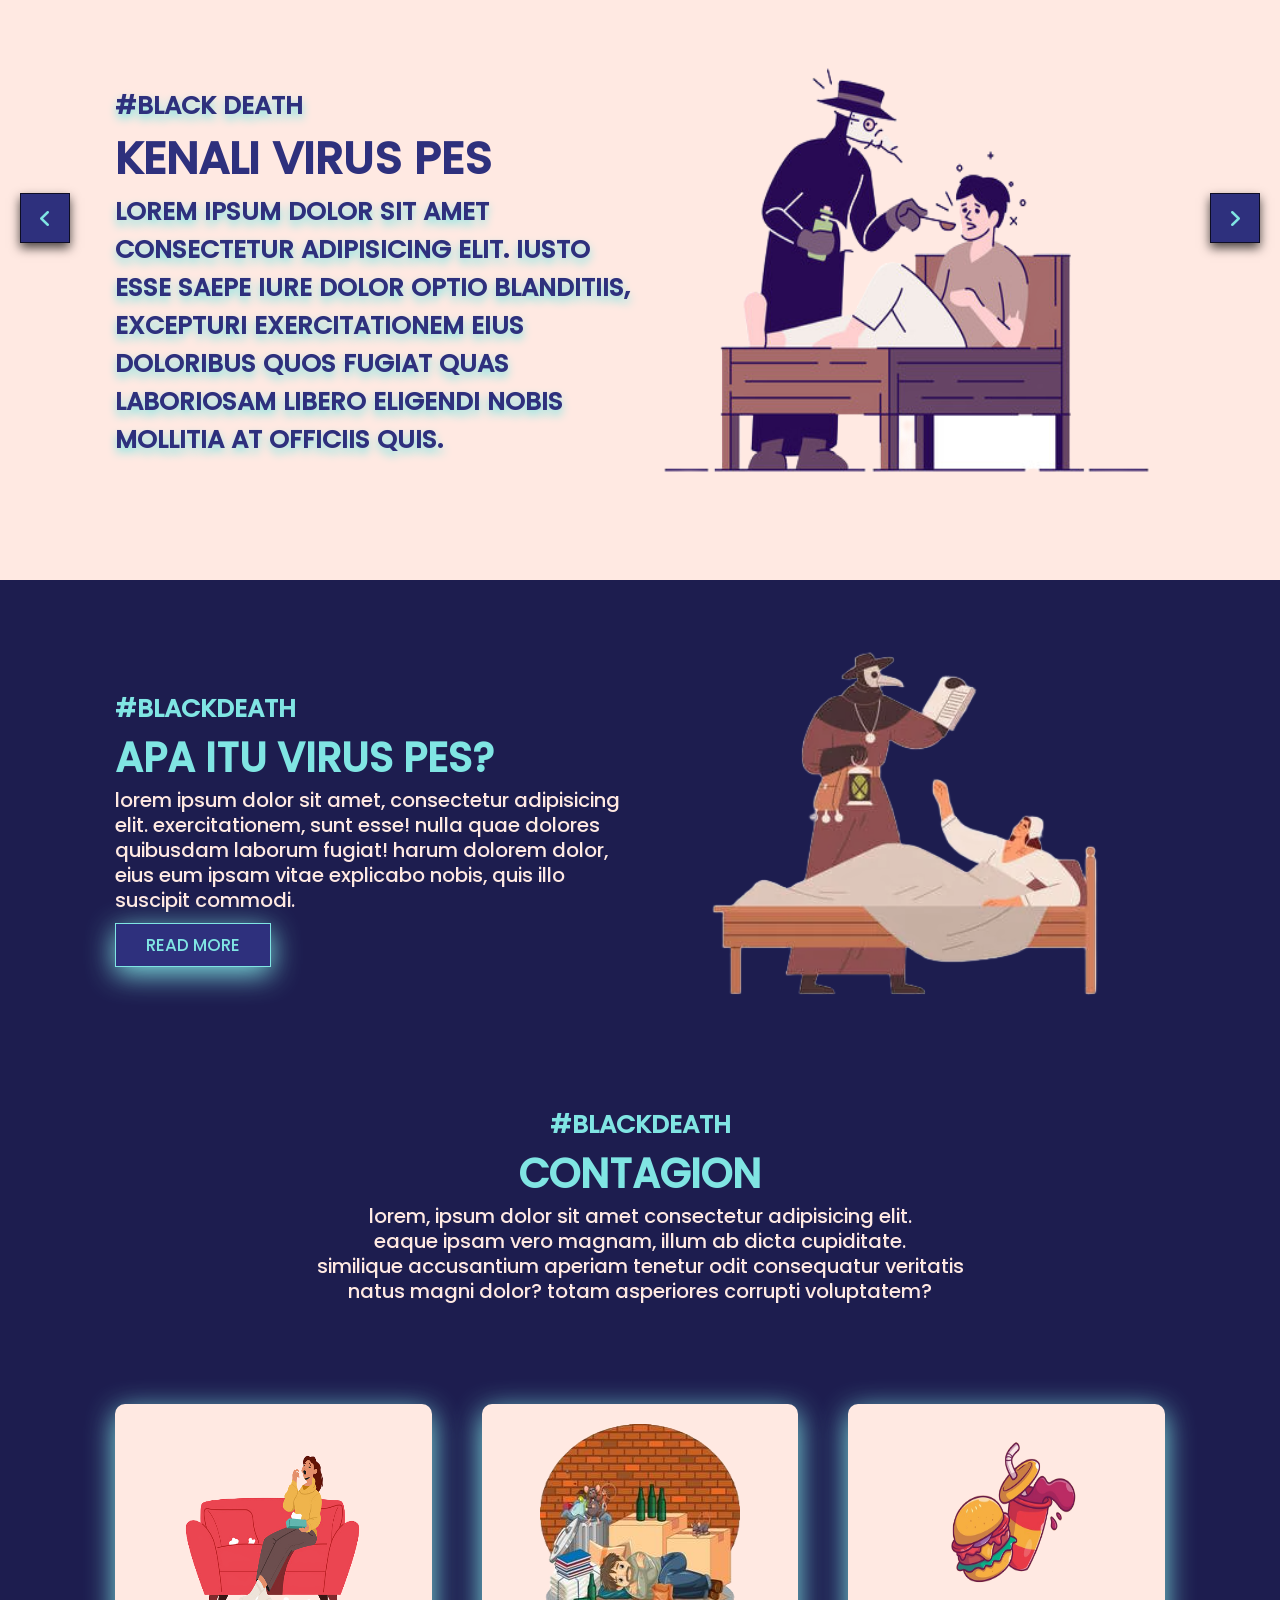
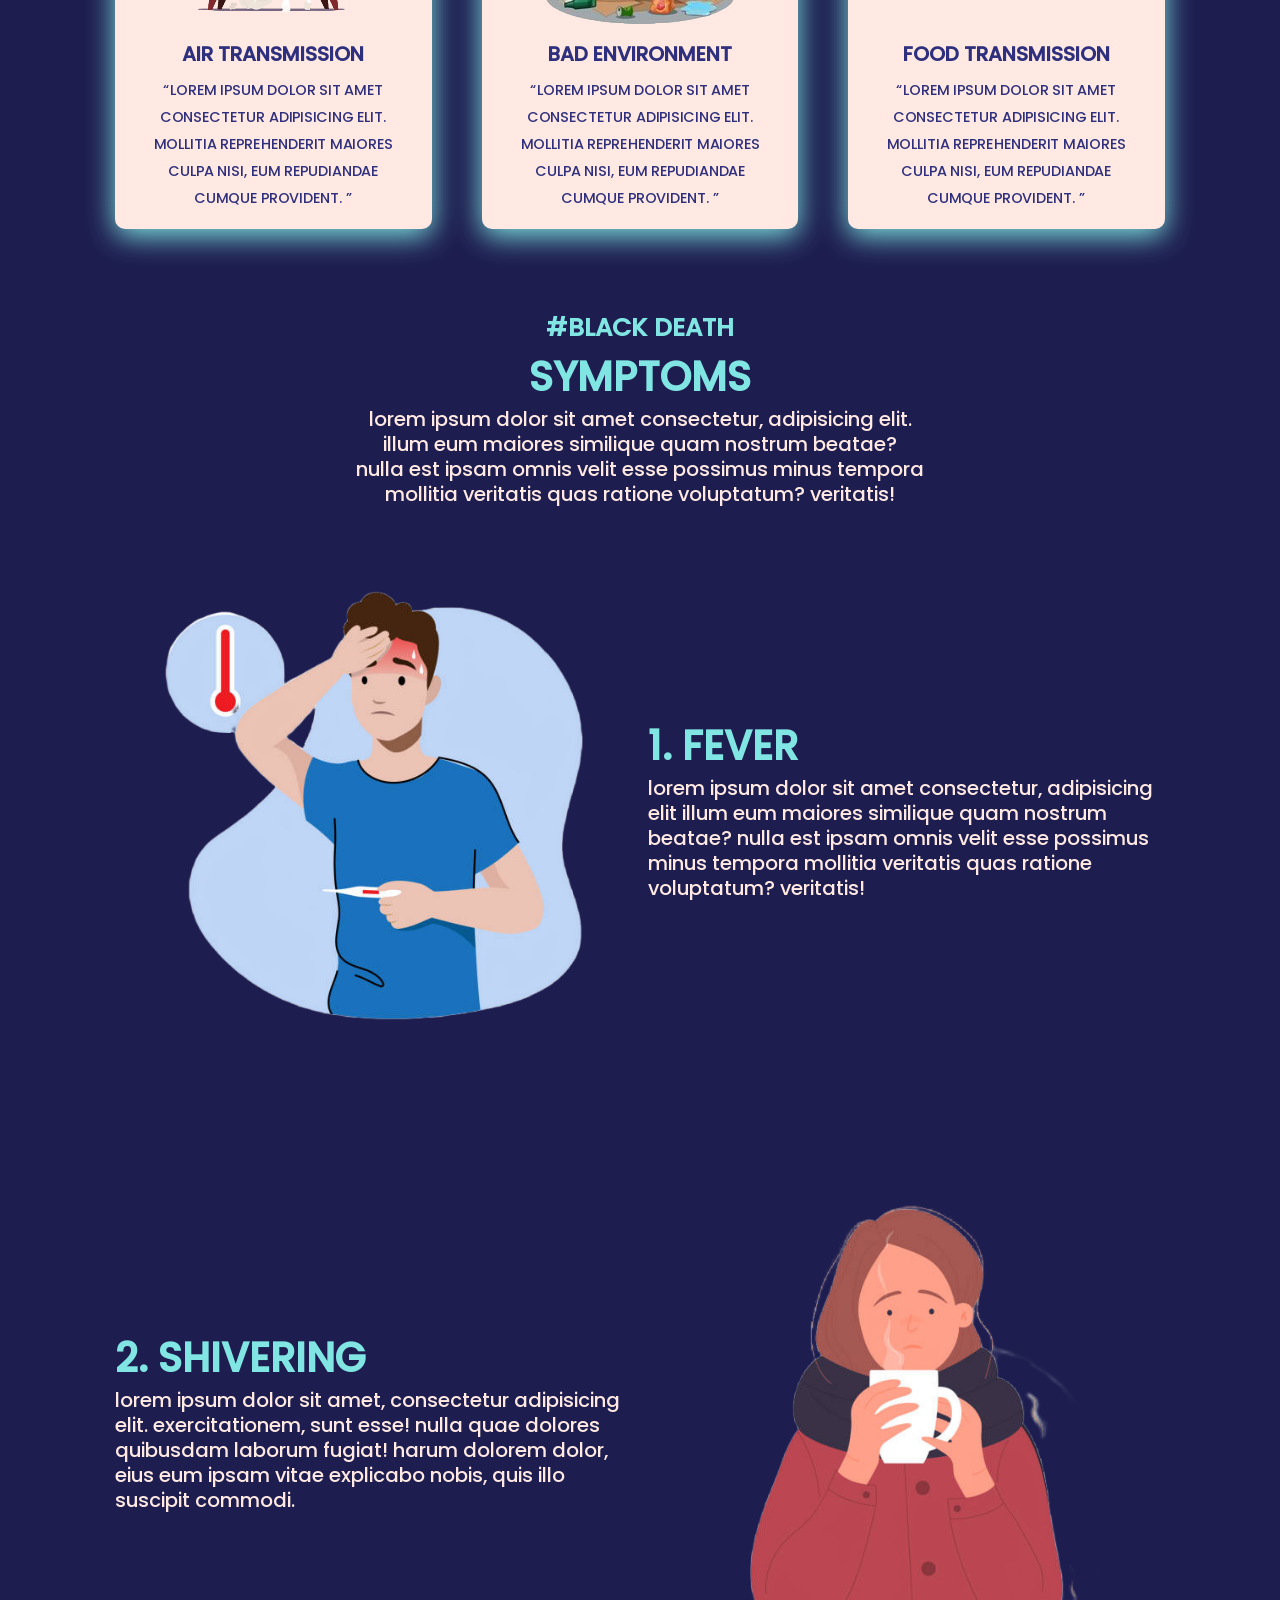
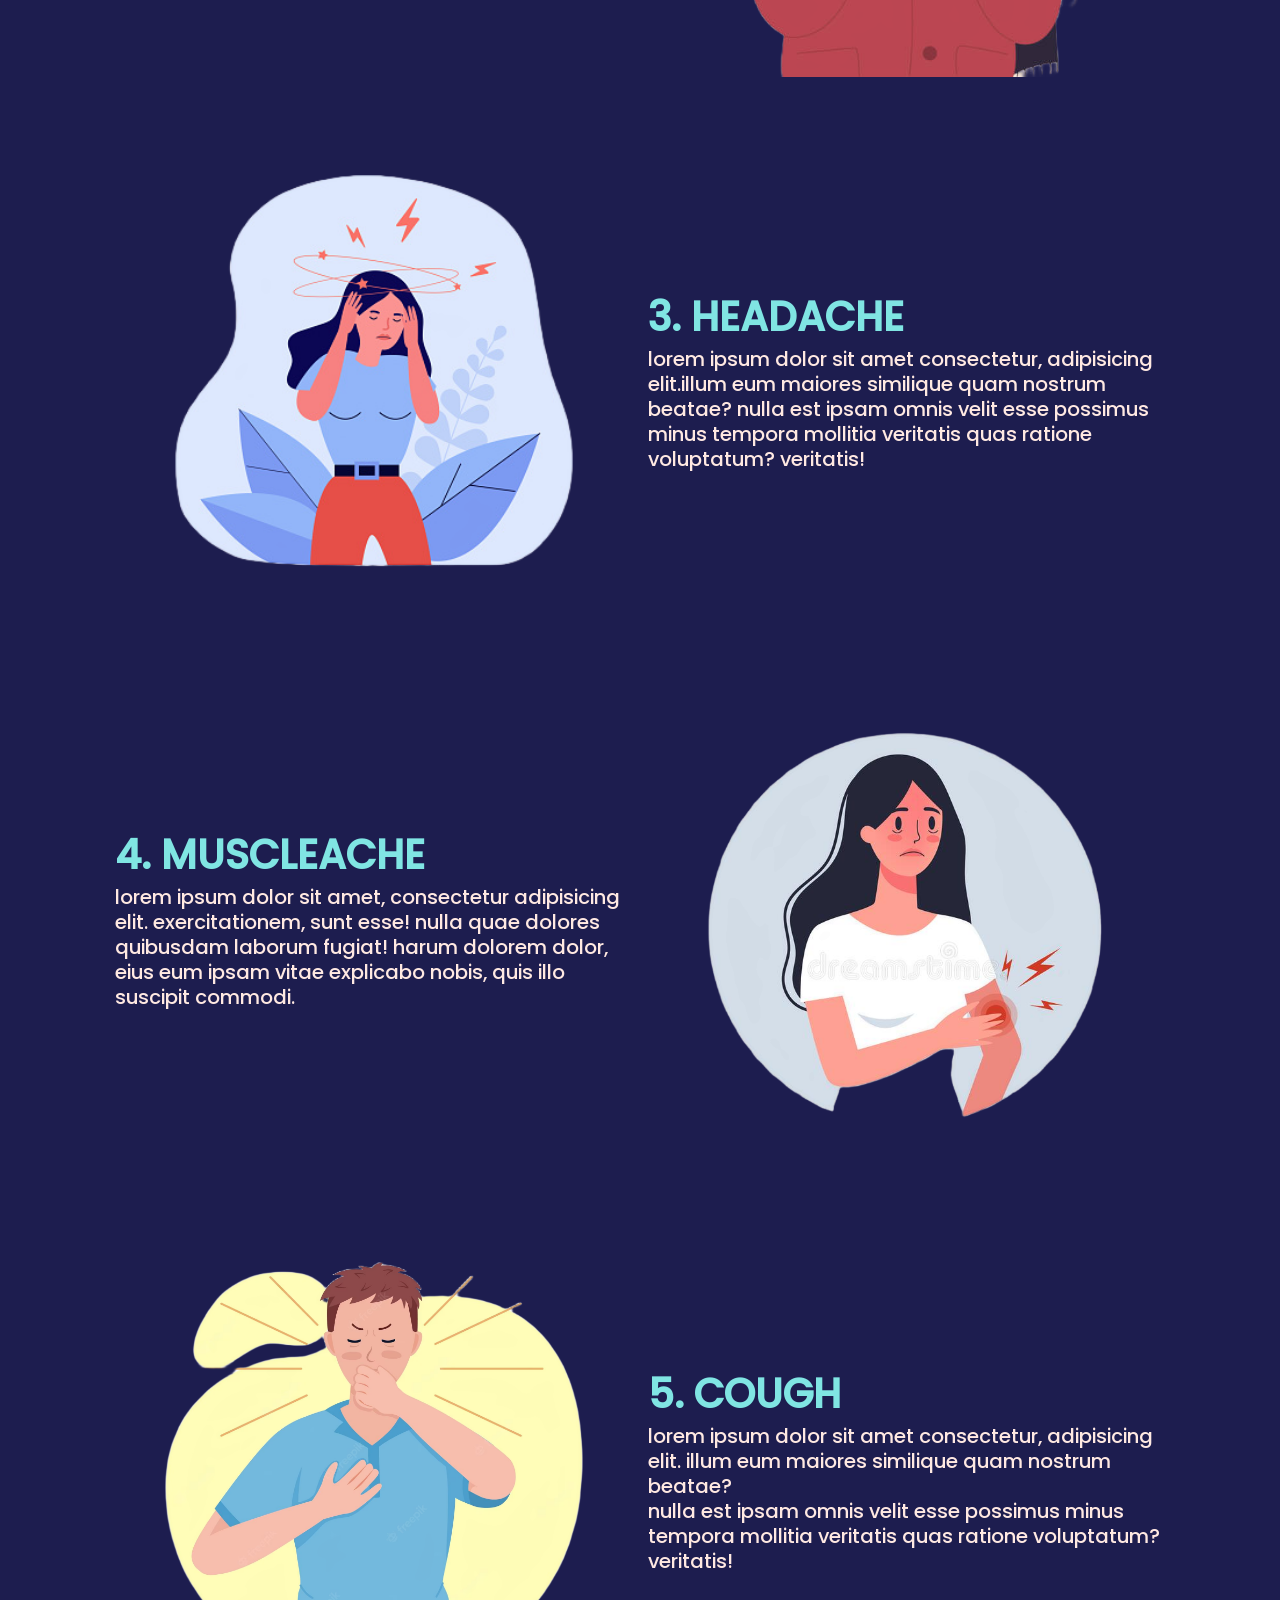
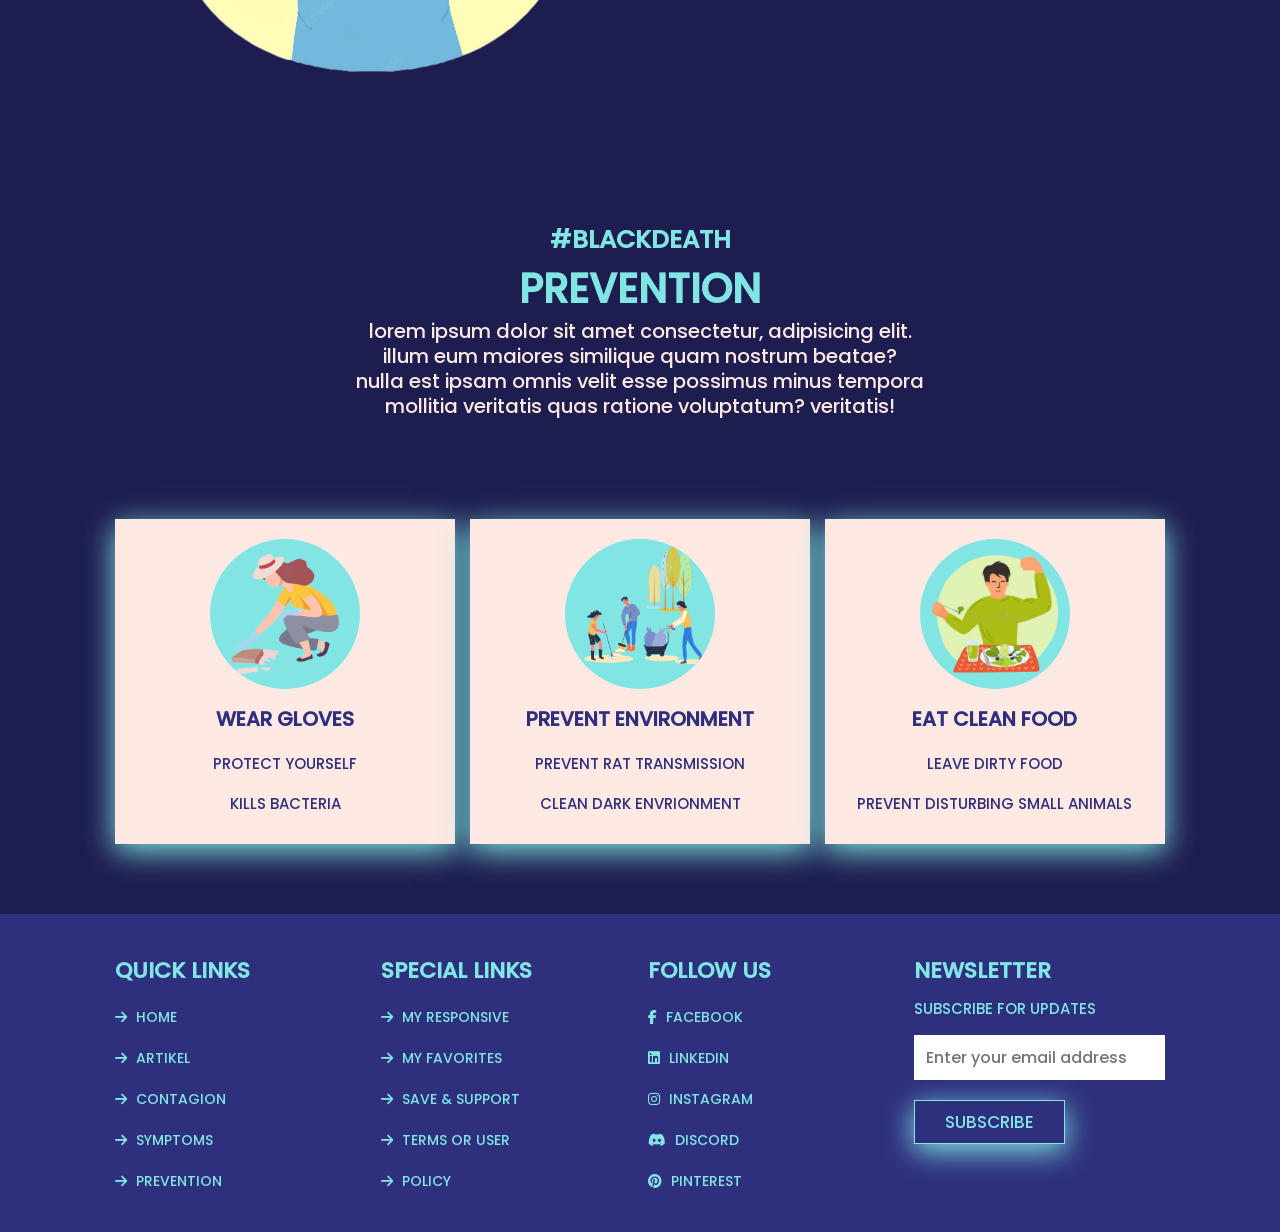
==== commit caf9c4e5: "Update index.html" ====
--- a/index.html
+++ b/index.html
@@ -25,7 +25,7 @@
         </div>
         <img class="layer-4 myimg"src="img/4.png">
         <img class="layer-5 myimg"src="img/5.png">
-        <img class="myimg"src="parralax/6.png">
+        <img class="myimg"src="img/6.png">
     </div>
     <div class="contents">
         <img class="App-logo"src="img/favicon.png"width="300"height="100">
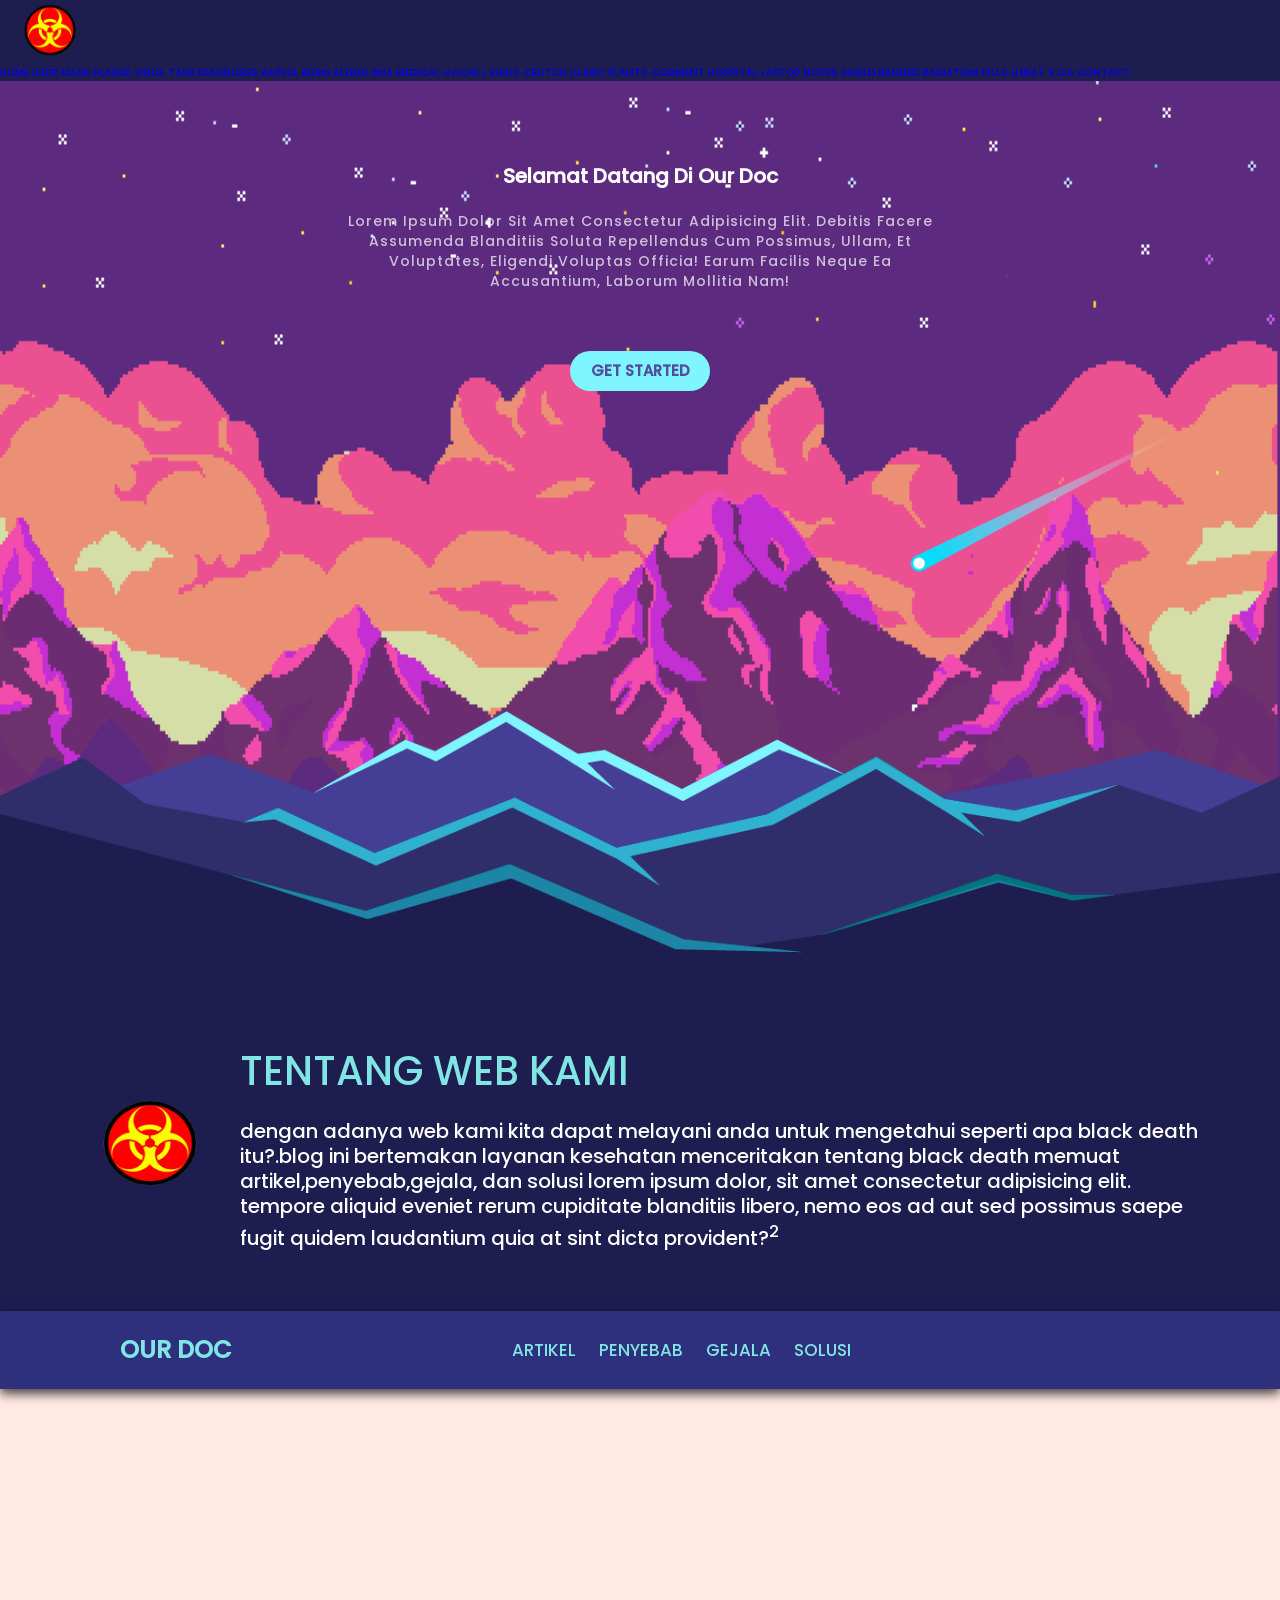
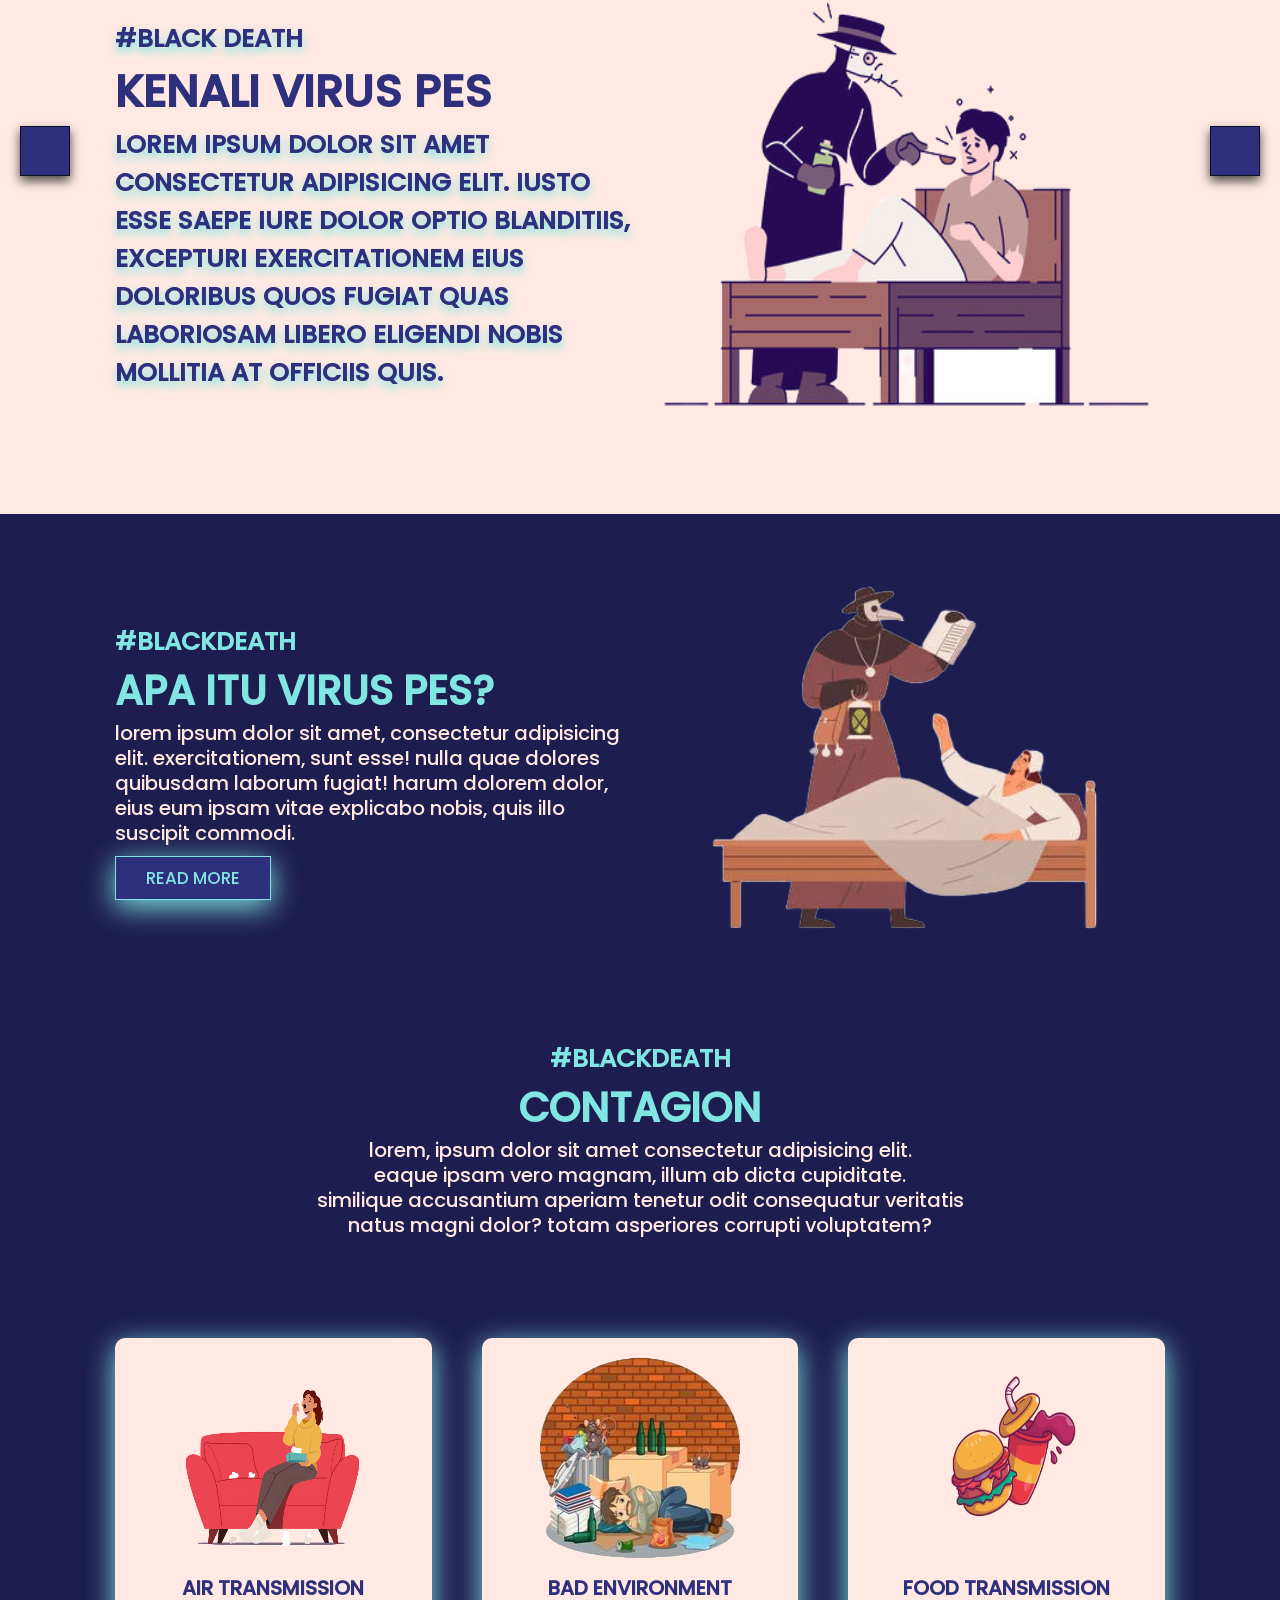
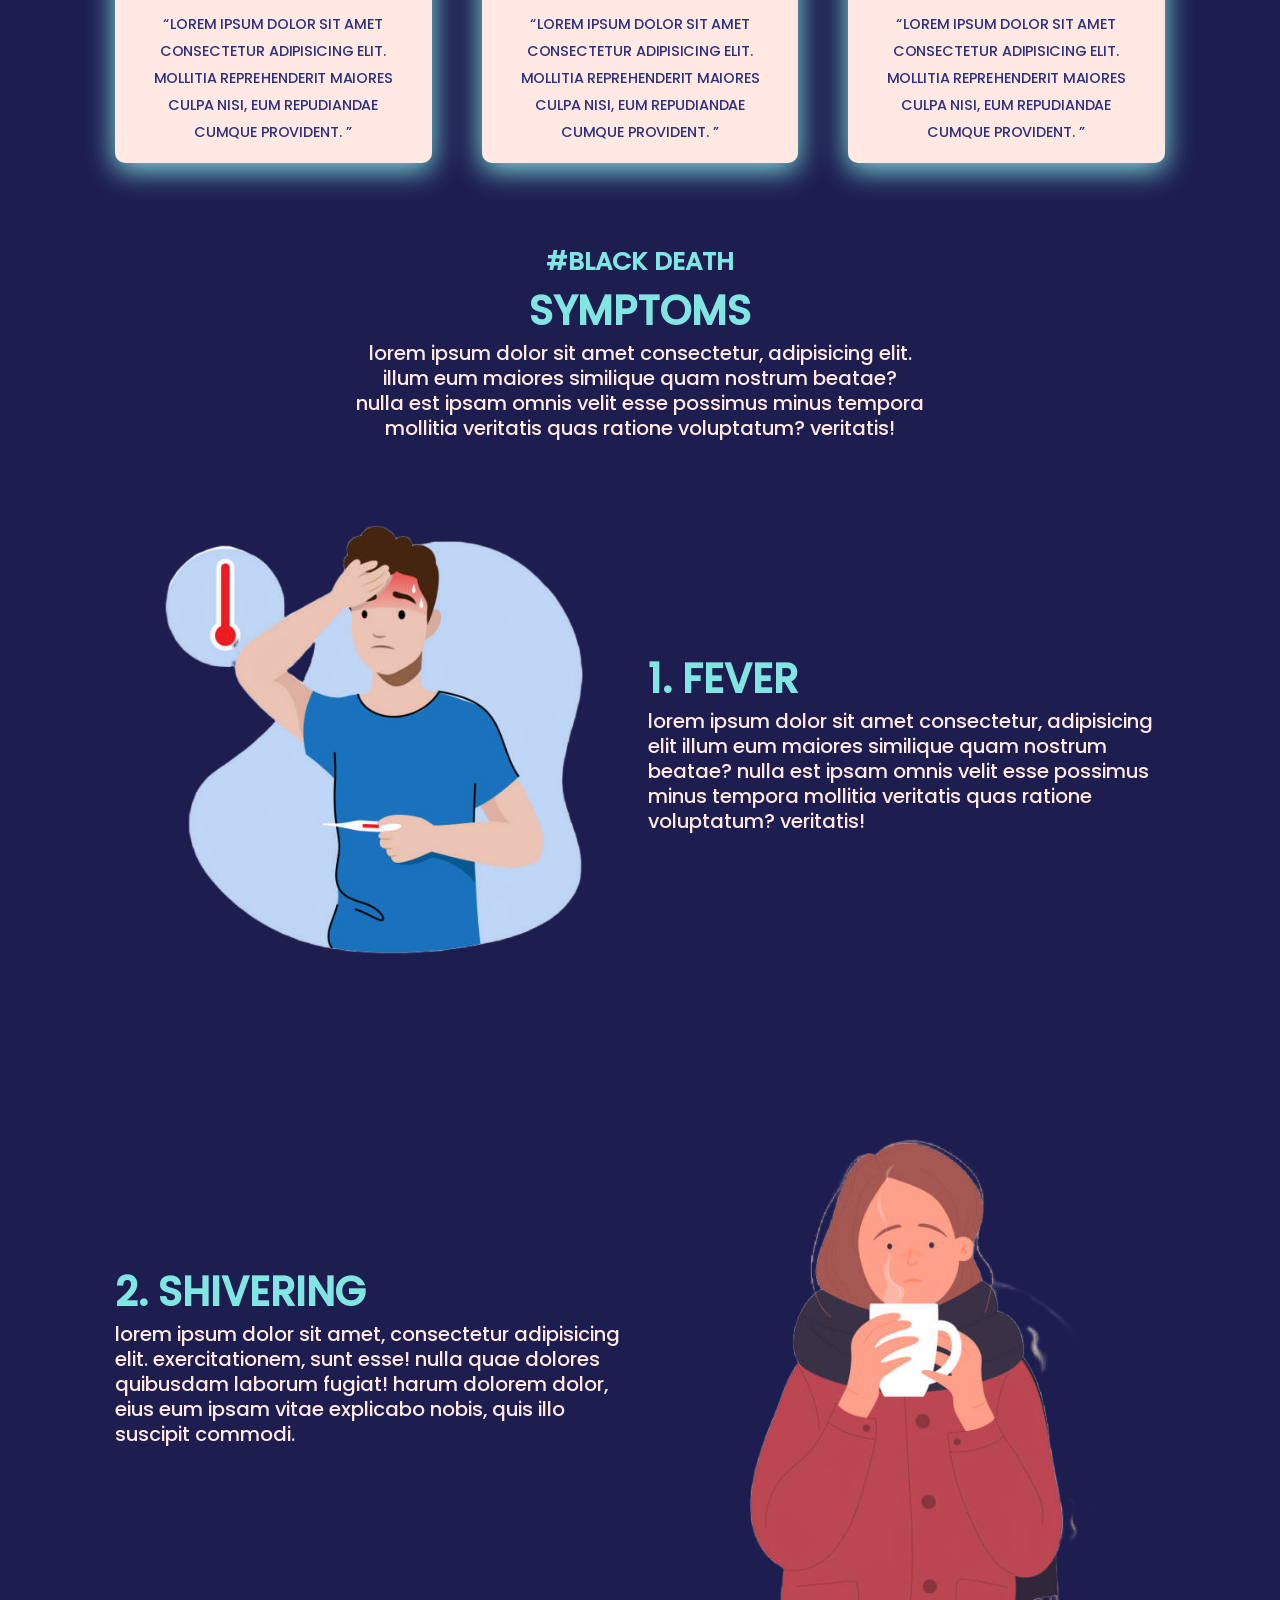
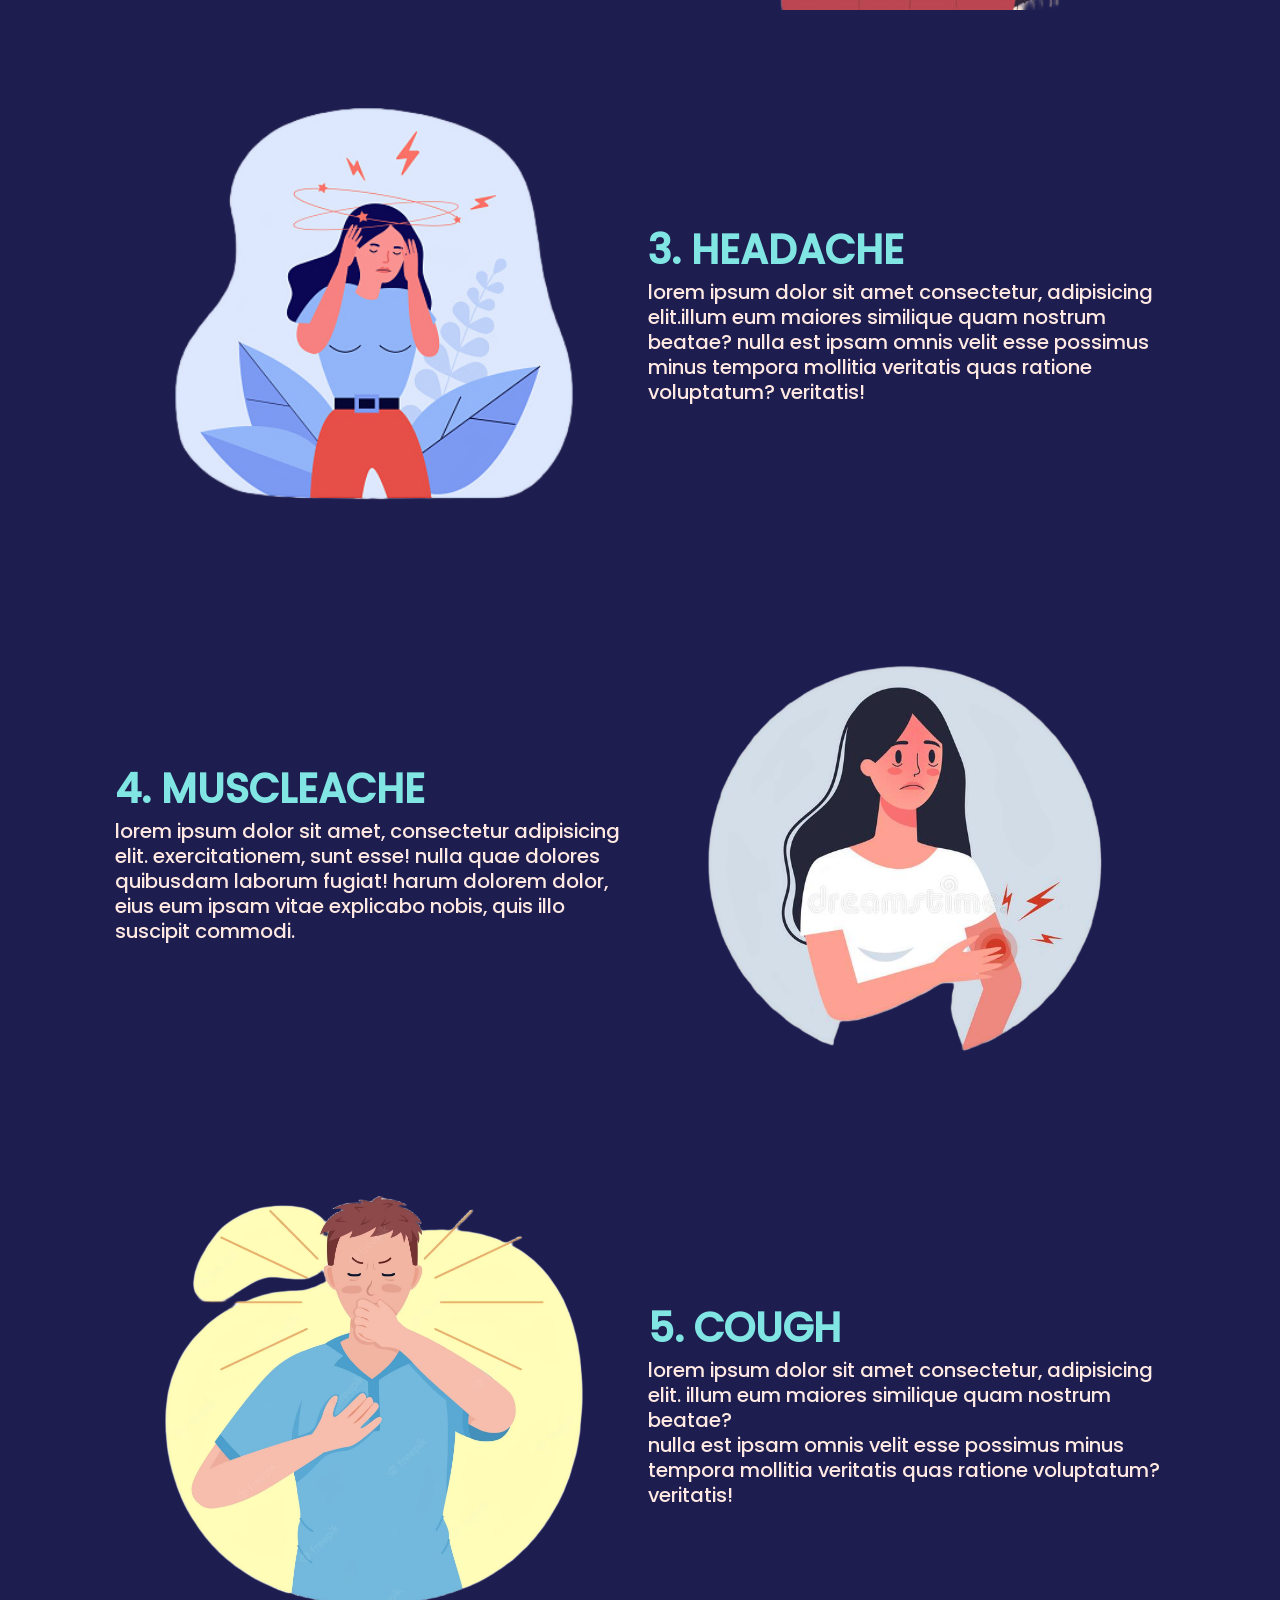
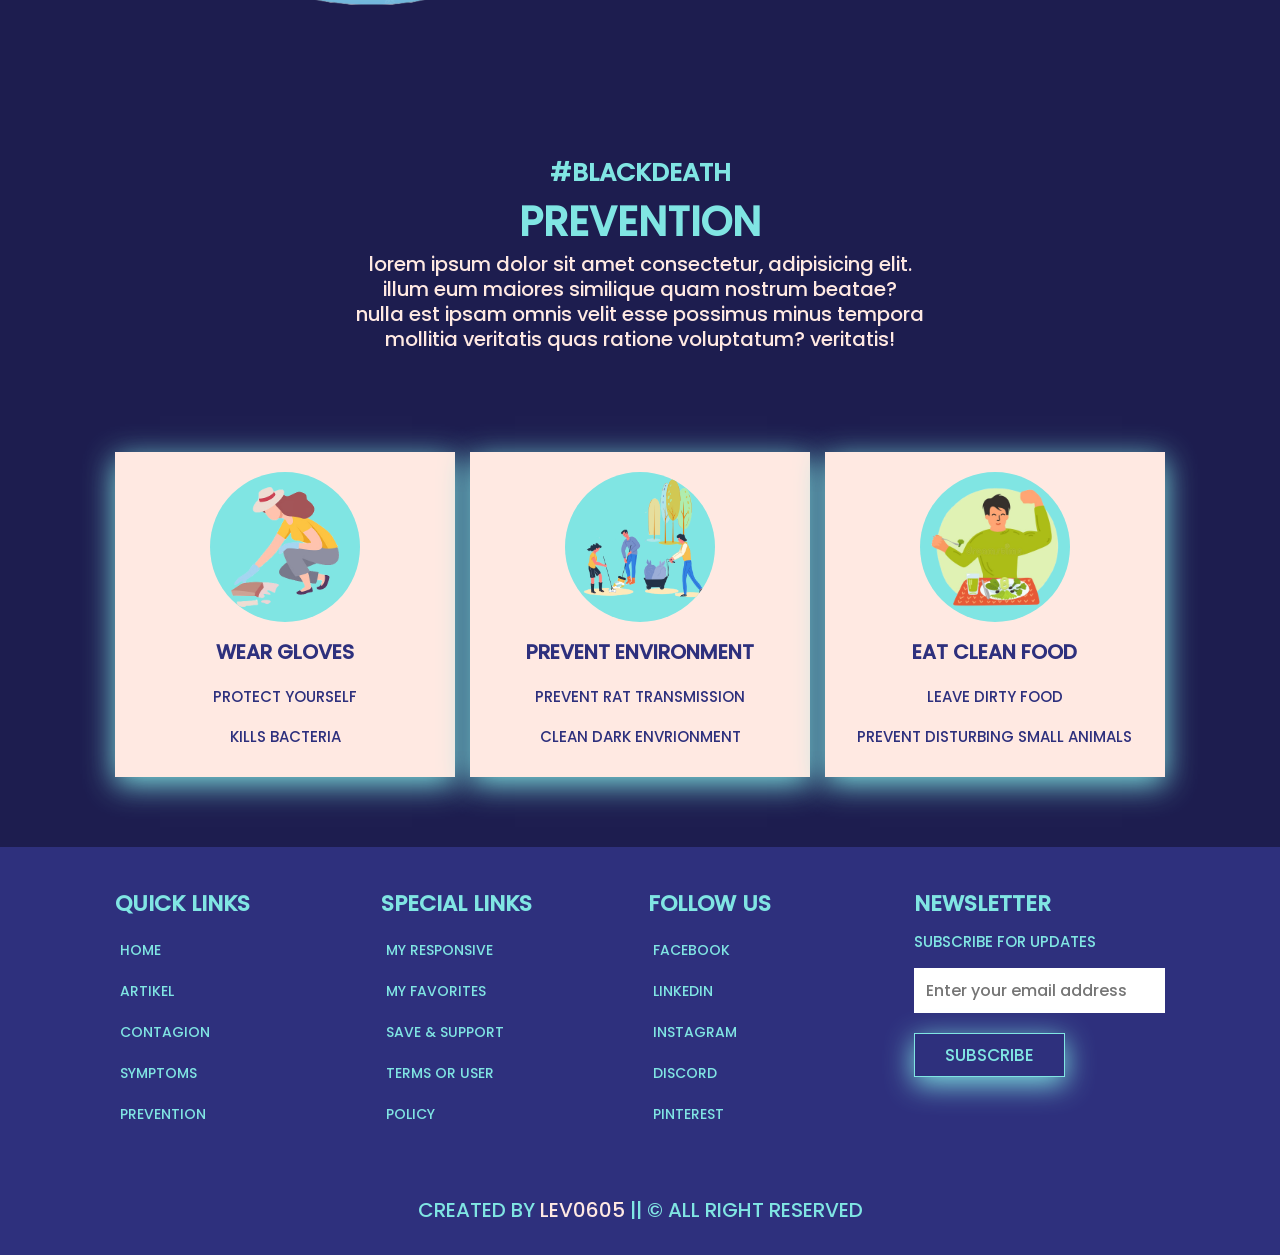
==== commit a49ccc86: "Update index.html" ====
--- a/index.html
+++ b/index.html
@@ -7,312 +7,359 @@
     <!--HaloDoc Favicon-->
     <link rel="shortcut icon" href="img/favicon.png" type="image/x-icon">
     <!--Font Awesome-->
-    <link rel="stylesheet" href="https://cdnjs.cloudflare.com/ajax/libs/font-awesome/6.2.1/css/all.min.css">
+    <link rel="stylesheet" href="fontawesome/css/all.css">
     <!--CSS STYLES-->
     <link rel="stylesheet"href="style.css">
     <title>OUR DOC</title>
 </head>
 <body>
-    <!--Make sticky and side nav-->
-    <div class="banner">
-        <img style="height:100%;"class="layer-1 myimg"src="img/bg.jpg"style="width:100%;">
-        <img class="layer-2 myimg"src="img/meteor.png">
-
-        <div class="layer-3">
-            <h1 style="margin-top: 80px;">Selamat Datang di Our Doc</h1>
-            <p>Lorem ipsum, dolor sit amet consectetur adipisicing elit. Esse nostrum, provident ipsam fuga animi, corporis sequi error ducimus deleniti, ex dolores veritatis? Non illum sapiente fugit labore iure, quam molestias nesciunt quaerat vero exercitationem praesentium doloribus consequuntur pariatur ducimus officiis repudiandae veniam mollitia? Sapiente rerum, temporibus consectetur libero doloremque cumque?</p>
-            <a href="#header">Get started</a>
-        </div>
-        <img class="layer-4 myimg"src="img/4.png">
-        <img class="layer-5 myimg"src="img/5.png">
-        <img class="myimg"src="img/6.png">
-    </div>
-    <div class="contents">
-        <img class="App-logo"src="img/favicon.png"width="300"height="100">
-        <div class="side">
-            <h1>About our docs</h1>
-            <p>Lorem ipsum dolor sit amet, consectetur adipisicing elit. Animi illo expedita dolores delectus error eos laborum voluptatibus? Laboriosam, ratione maxime ipsa blanditiis, dolorem error quam corporis quos dicta labore nam omnis eum, aspernatur odit. Harum enim optio distinctio, autem laudantium sed molestias laboriosam aperiam unde dolor vero natus suscipit molestiae delectus nulla accusantium atque voluptatibus amet nostrum alias sint adipisci aut possimus. Molestiae vel voluptatum cumque eos ullam molestias ab quo aut laudantium recusandae voluptatem iste nobis libero nihil sint ducimus alias quia porro, animi asperiores beatae reiciendis neque? Inventore harum maiores dolor dolorum accusantium debitis! Reiciendis ad nulla exercitationem.</p>
-        </div>
-    </div>
-    <!--header-->
-    <header class="header"id="header">
-        <a href="#"class="logo"><i class="fa-sharp fa-solid fa-cubes"></i>our doc</a>
-
-        <nav class="navbar">
-            <a href="#artikel">Artikel</a>
-            <a href="#contagion">contagion</a>
-            <a href="#symptoms">symptoms</a>
-            <a href="#prevention">prevention</a>
-        </nav>
-
-        <div class="icons">
-            <a id="menu-btn"class="fas fa-bars"></a>
-            <a href="#banner"id="search-btn"class="fas fa-search"></a>
-            <a href="#newsletter"id="login-btn"class="fas fa-user"></a>
-        </div>
-    </header>
-
-    <!-- home section start-->
-    <section class="home"id="home">
-        <div class="slides-container">
-
-            <div class="slide active">
-                <div class="content">
-                    <div class="slideimg">
-                        <h3>#Black Death</h3>
-                        <h1 >Kenali Virus Pes</h1>
-                    </div>
-                    <h3>Lorem ipsum dolor sit amet consectetur adipisicing elit. Iusto esse saepe iure dolor optio blanditiis, excepturi exercitationem eius doloribus quos fugiat quas laboriosam libero eligendi nobis mollitia at officiis quis.
-                    </h3>
-                </div>
-                <div class="img">
-                    <img src="img/banner1.png">
-                </div>
+    <!--Side nav-->
+    <div class="app">
+		
+
+		<aside class="sidebar">
+            <img class="App-logo"src="img/favicon.png"style="height:60px;width:100px;">			
+			<nav class="menu">
+				<a href="#" class="menu-item is-active"><i class="fas fa-home"></i> Home</a>
+				<a href="#" class="menu-item"><i class="fas fa-user-md"></i> User</a>
+				<a href="#" class="menu-item"><i class="fas fa-head-side-mask"></i> Mask</a>
+                <a href="#" class="menu-item"><i class="fas fa-biohazard"></i> Plague</a>
+				<a href="#" class="menu-item"><i class="fas fa-viruses"></i> Virus</a>
+                <a href="#" class="menu-item"><i class="fas fa-tasks"></i> Task</a>
+                <a href="#" class="menu-item"><i class="fas fa-diagnoses"></i> Diagnoses</a>
+                <a href="#" class="menu-item"><i class="fas fa-capsules"></i> Kapsul</a>
+                <a href="#" class="menu-item"><i class="fas fa-burn"></i> Burn</a>
+                <a href="#" class="menu-item"><i class="fas fa-allergies"></i> Alergi</a>
+				<a href="#" class="menu-item"><i class="fas fa-dna"></i> Dna</a>
+                <a href="#" class="menu-item"><i class="fas fa-hand-holding-medical"></i> Medical</a>
+				<a href="#" class="menu-item"><i class="fas fa-head-side-virus"></i> H.ache</a>
+				<a href="#" class="menu-item"><i class="fas fa-lungs-virus"></i> L.virus</a>
+				<a href="#" class="menu-item"><i class="fas fa-crutch"></i> Crutch</a>
+				<a href="#" class="menu-item"><i class="fas fa-clinic-medical"></i> Clinic</a>
+				<a href="#" class="menu-item"><i class="fas fa-cannabis"></i> Plants</a>
+				<a href="#" class="menu-item"><i class="fas fa-comment-medical"></i> Comment</a>
+				<a href="#" class="menu-item"><i class="fas fa-hospital-symbol"></i> Hospital</a>
+				<a href="#" class="menu-item"><i class="fas fa-laptop-medical"></i> Laptop</a>
+				<a href="#" class="menu-item"><i class="fas fa-notes-medical"></i> Notes</a>
+				<a href="#" class="menu-item"><i class="fas fa-shield-virus"></i> Shield</a>
+				<a href="#" class="menu-item"><i class="fas fa-smoking-ban"></i> Banned</a>
+				<a href="#" class="menu-item"><i class="fas fa-radiation-alt"></i> Radiation</a>
+				<a href="#" class="menu-item"><i class="fas fa-pills"></i> Pills</a>
+				<a href="#" class="menu-item"><i class="fas fa-heartbeat"></i> H.beat</a>
+				<a href="#" class="menu-item"><i class="fas fa-star-of-life"></i> S.O.S</a>
+				<a href="#" class="menu-item"><i class="fas fa-envelope"></i> Contact</a>
+			</nav>
+
+		</aside>
+
+		<main class="contain">
+
+            <div class="banner">
+                <img style="height:100%;width: 100%;"class="layer-1 myimg"src="img/bg.jpg">
+                <img class="layer-2 myimg"src="img/meteor.png">
+        
+                <div class="layer-3">
+                    <h1 style="margin-top: 80px;">Selamat Datang di Our Doc</h1>
+                    <p>Lorem ipsum dolor sit amet consectetur adipisicing elit. Debitis facere assumenda blanditiis soluta repellendus cum possimus, ullam, et voluptates, eligendi voluptas officia! Earum facilis neque ea accusantium, laborum mollitia nam!</p>
+                    <div class="middle">
+                        <a class="btns btns1"href="#header">Get started</a>
+                    </div>
+                </div>
+                <img class="layer-4 myimg"src="img/4.png">
+                <img class="layer-5 myimg"src="img/5.png">
+                <img class="myimg"src="img/6.png">
             </div>
-             
-            <div class="slide">
-                <div class="content">
-                    <div class="slideimg">
-                        <h3>#Black Death</h3>
-                        <h1>"Kata Dokter"</h1>
-                    </div>                    
-                    <h3>Lorem ipsum dolor, sit amet consectetur adipisicing elit. Distinctio soluta odio nisi blanditiis exercitationem possimus veniam maxime veritatis, sequi perspiciatis explicabo. Nulla possimus dolorum saepe explicabo, reprehenderit asperiores qui magni!
-                    </h3>                   
-                </div>
-                <div class="img">
-                    <img src="img/banner2.png">
+            <div class="contents">
+                <div class="side1">
+                    <img class="App-logo"src="img/favicon.png"style="width:180px;height:100px;border-radius:50%;">
+                </div>
+                <div class="side">
+                    <div class="banner_title arcade"style="color:#80E5E3;">Tentang web kami</div>
+                    <div class="banner_desc" style="color:#fff;margin-top: 18px;"> Dengan adanya web kami kita dapat melayani anda untuk mengetahui seperti apa black death itu?.Blog ini bertemakan Layanan kesehatan menceritakan tentang black death memuat artikel,penyebab,gejala, dan solusi Lorem ipsum dolor, sit amet consectetur adipisicing elit. Tempore aliquid eveniet rerum cupiditate blanditiis libero, nemo eos ad aut sed possimus saepe fugit quidem laudantium quia at sint dicta provident?<sup>2</sup></div>
                 </div>
             </div>
-        </div>
-         
-
-        <div id="next-slide"class="fas fa-angle-right"onclick="next()"></div>
-        <div id="prev-slide"class="fas fa-angle-left"onclick="prev()"></div>
-
-        
-    </section>
-
-    <section class="garden"id="artikel">
-        <div class="content">
-            <h3 class="banner_tag">#blackdeath</h3>
-            <h1 class="banner_title">Apa itu virus pes?</h1>
-            <p class="banner_desc">Lorem ipsum dolor sit amet, consectetur adipisicing elit. Exercitationem, sunt esse! Nulla quae dolores quibusdam laborum fugiat! Harum dolorem dolor, eius eum ipsam vitae explicabo nobis, quis illo suscipit commodi.
-            </p>
-            <div class="mid">
-                <a class="btn">Read more</a>
-            </div>
-        </div>
-        <div class="img">
-            <img src="img/overview.png">
-        </div>
-
-    </section>
-
-
-
-    <section class="mindmap"id="contagion">
-        <center>
-            <h3 class="banner_tag">#blackdeath</h3>
-            <h1 class="banner_title">Contagion</h1>
-            <p class="banner_desc">Lorem, ipsum dolor sit amet consectetur adipisicing elit.<br> Eaque ipsam vero magnam, illum ab dicta cupiditate.<br> Similique accusantium aperiam tenetur odit consequatur veritatis <br>natus magni dolor? Totam asperiores corrupti voluptatem?</p>
-        </center>
-        <div class="services">
-            <div class="cards">
-                <div class="card">
-                    <div class="box-front">
-                        <img src="img/sv1.png">
+            
+            <header class="header"id="header">
+                <a href="#"class="logo"><i class="fas fa-stethoscope"></i> our doc</a>
+        
+                <nav class="navbar">
+                    <a class="active"href="#artikel">Artikel</a>
+                    <a href="#contagion">Penyebab</a>
+                    <a href="#symptoms">Gejala</a>
+                    <a href="#prevention">Solusi</a>
+                </nav>
+        
+                <div class="icons">
+                    <a id="menu-btn"><i class="fas fa-bars"></i></a>
+                    <a href="#banner"id="search-btn"><i class="fas fa-search"></i></a>
+                    <a href="#newsletter"id="login-btn"><i class="fas fa-user"></i></a>
+                </div>
+            </header>
+            
+        
+            <section class="home"id="home">
+                <div class="slides-container">
+        
+                    <div class="slide active">
+                        <div class="content">
+                            <div class="slideimg">
+                                <h3>#Black Death</h3>
+                                <h1>Kenali Virus Pes</h1>
+                            </div>
+                            <h3>Lorem ipsum dolor sit amet consectetur adipisicing elit. Iusto esse saepe iure dolor optio blanditiis, excepturi exercitationem eius doloribus quos fugiat quas laboriosam libero eligendi nobis mollitia at officiis quis.
+                            </h3>
+                        </div>
+                        <div class="img">
+                            <img src="img/banner1.png">
+                        </div>
+                    </div>
+                        
+                    <div class="slide">
+                        <div class="content">
+                            <div class="slideimg">
+                                <h3>#Black Death</h3>
+                                <h1>"Kata Dokter"</h1>
+                            </div>                    
+                            <h3>Lorem ipsum dolor, sit amet consectetur adipisicing elit. Distinctio soluta odio nisi blanditiis exercitationem possimus veniam maxime veritatis, sequi perspiciatis explicabo. Nulla possimus dolorum saepe explicabo, reprehenderit asperiores qui magni!
+                            </h3>                   
+                        </div>
+                        <div class="img">
+                            <img src="img/banner2.png">
+                        </div>
+                    </div>
+                </div>
+                    
+        
+                <div id="next-slide"onclick="next()"><i class="fas fa-angle-right"></i></div>
+                <div id="prev-slide"onclick="prev()"><i class="fas fa-angle-left"></i></div>
+        
                 
-                        <h3>Air Transmission</h3>
-                        <p>
-                            <q>Lorem ipsum dolor sit amet consectetur adipisicing elit. Mollitia reprehenderit maiores culpa nisi, eum repudiandae cumque provident. </q>
-                        </p>
-                    </div>
-                    <div class="box-back">
-                        <img src="img/sv1.png">
-                        <h3>Air Transmission</h3>
-                        <p>
-                            <q>Lorem ipsum dolor sit amet consectetur adipisicing elit. Mollitia reprehenderit maiores culpa nisi, eum repudiandae cumque provident. </q>
-                        </p>
-                    </div>
-                </div>
-                <div class="card">
-                    <div class="box-front">
-                        <img src="img/sv2.png">
+            </section>
+        
+            <section class="garden"id="artikel">
+                <div class="content">
+                    <h3 class="banner_tag">#blackdeath</h3>
+                    <h1 class="banner_title">Apa itu virus pes?</h1>
+                    <p class="banner_desc">Lorem ipsum dolor sit amet, consectetur adipisicing elit. Exercitationem, sunt esse! Nulla quae dolores quibusdam laborum fugiat! Harum dolorem dolor, eius eum ipsam vitae explicabo nobis, quis illo suscipit commodi.
+                    </p>
+                    <div class="mid">
+                        <a class="btn">Read more</a>
+                    </div>
+                </div>
+                <div class="img">
+                    <img src="img/overview.png">
+                </div>
+        
+            </section>
+        
+        
+        
+            <section class="mindmap"id="contagion">
+                <center>
+                    <h3 class="banner_tag">#blackdeath</h3>
+                    <h1 class="banner_title">Contagion</h1>
+                    <p class="banner_desc">Lorem, ipsum dolor sit amet consectetur adipisicing elit.<br> Eaque ipsam vero magnam, illum ab dicta cupiditate.<br> Similique accusantium aperiam tenetur odit consequatur veritatis <br>natus magni dolor? Totam asperiores corrupti voluptatem?</p>
+                </center>
+                <div class="services">
+                    <div class="cards">
+                        <div class="card">
+                            <div class="box-front">
+                                <img src="img/sv1.png">
+                        
+                                <h3>Air Transmission</h3>
+                                <p>
+                                    <q>Lorem ipsum dolor sit amet consectetur adipisicing elit. Mollitia reprehenderit maiores culpa nisi, eum repudiandae cumque provident. </q>
+                                </p>
+                            </div>
+                            <div class="box-back">
+                                <img src="img/sv1.png">
+                                <h3>Air Transmission</h3>
+                                <p>
+                                    <q>Lorem ipsum dolor sit amet consectetur adipisicing elit. Mollitia reprehenderit maiores culpa nisi, eum repudiandae cumque provident. </q>
+                                </p>
+                            </div>
+                        </div>
+                        <div class="card">
+                            <div class="box-front">
+                                <img src="img/sv2.png">
+                        
+                                <h3>Bad Environment</h3>
+                                <p>
+                                    <q>Lorem ipsum dolor sit amet consectetur adipisicing elit. Mollitia reprehenderit maiores culpa nisi, eum repudiandae cumque provident. </q>
+                                </p>
+                            </div>
+                            <div class="box-back">
+                                <img src="img/sv2.png">
+                                <h3>Bad Environment</h3>
+                                <p>
+                                    <q>Lorem ipsum dolor sit amet consectetur adipisicing elit. Mollitia reprehenderit maiores culpa nisi, eum repudiandae cumque provident. </q>
+                                </p>
+                            </div>
+                        </div>
+                        <div class="card">
+                            <div class="box-front">
+                                <img src="img/sv3.png">
+                        
+                                <h3>Food Transmission</h3>
+                                <p>
+                                    <q>Lorem ipsum dolor sit amet consectetur adipisicing elit. Mollitia reprehenderit maiores culpa nisi, eum repudiandae cumque provident. </q>
+                                </p>
+                            </div>
+                            <div class="box-back">
+                                <img src="img/sv3.png">
+                                <h3>Food Transmission</h3>
+                                <p>
+                                    <q>Lorem ipsum dolor sit amet consectetur adipisicing elit. Mollitia reprehenderit maiores culpa nisi, eum repudiandae cumque provident. </q>
+                                </p>
+                            </div>
+                        </div>
+                    </div>
+                </div>
+            </section>
+        
+            <center>
+                <h3 class="banner_tag">#Black Death</h3>
+                <h1 class="banner_title">symptoms</h1>
+                <p class="banner_desc">Lorem ipsum dolor sit amet consectetur, adipisicing elit.<br>Illum eum maiores similique quam nostrum beatae?<br> Nulla est ipsam omnis velit esse possimus minus tempora <br>mollitia veritatis quas ratione voluptatum? Veritatis!</p>
+            </center>
+            <section id="symptoms"class="garden"style="margin:10px 0 3em 0">
+                <div class="img">
+                    <img src="img/fever.png">
+                </div>
+                <div class="content">
+                    <h1 class="banner_title">1. Fever</h1>
+                    <p class="banner_desc">Lorem ipsum dolor sit amet consectetur, adipisicing elit Illum eum maiores similique quam nostrum beatae? Nulla est ipsam omnis velit esse possimus minus tempora mollitia veritatis quas ratione voluptatum? Veritatis!</p>
+                </div>
+            </section>
+        
+            <section class="garden">
+                <div class="content">
+                    <h1 class="banner_title">2. shivering</h1>
+                    <p class="banner_desc">Lorem ipsum dolor sit amet, consectetur adipisicing elit. Exercitationem, sunt esse! Nulla quae dolores quibusdam laborum fugiat! Harum dolorem dolor, eius eum ipsam vitae explicabo nobis, quis illo suscipit commodi.
+                    </p>
+                </div>
+                <div class="img">
+                    <img src="img/shivering.png">
+                </div>
+        
+            </section>
+        
+            <section class="garden"style="margin:10px 0 3em 0">
+                <div class="img">
+                    <img src="img/head.png">
+                </div>
+                <div class="content">
+                    <h1 class="banner_title">3. headache</h1>
+                    <p class="banner_desc">Lorem ipsum dolor sit amet consectetur, adipisicing elit.Illum eum maiores similique quam nostrum beatae? Nulla est ipsam omnis velit esse possimus minus tempora mollitia veritatis quas ratione voluptatum? Veritatis!</p>
+                </div>
+            </section>
+        
+            <section class="garden">
+                <div class="content">
+                    <h1 class="banner_title">4. Muscleache</h1>
+                    <p class="banner_desc">Lorem ipsum dolor sit amet, consectetur adipisicing elit. Exercitationem, sunt esse! Nulla quae dolores quibusdam laborum fugiat! Harum dolorem dolor, eius eum ipsam vitae explicabo nobis, quis illo suscipit commodi.
+                    </p>
+                </div>
+                <div class="img">
+                    <img src="img/ache.png">
+                </div>
+            
+            </section>
+        
+            <section class="garden"style="margin:10px 0 3em 0">
+                <div class="img">
+                    <img src="img/cough.png">
+                </div>
+                <div class="content">
+                    <h1 class="banner_title">5. cough</h1>
+                    <p class="banner_desc">Lorem ipsum dolor sit amet consectetur, adipisicing elit. Illum eum maiores similique quam nostrum beatae? <br>Nulla est ipsam omnis velit esse possimus minus tempora mollitia veritatis quas ratione voluptatum? Veritatis!</p>
+                </div>
+            </section>
+        
+            <section class="faq"id="prevention">
+                <center>
+                    <h3 class="banner_tag">#BlackDeath</h3>
+                    <h1 class="banner_title">Prevention</h1>
+                    <p class="banner_desc">Lorem ipsum dolor sit amet consectetur, adipisicing elit.<br> Illum eum maiores similique quam nostrum beatae? <br>Nulla est ipsam omnis velit esse possimus minus tempora <br>mollitia veritatis quas ratione voluptatum? Veritatis!</p>
+                </center>
                 
-                        <h3>Bad Environment</h3>
-                        <p>
-                            <q>Lorem ipsum dolor sit amet consectetur adipisicing elit. Mollitia reprehenderit maiores culpa nisi, eum repudiandae cumque provident. </q>
-                        </p>
-                    </div>
-                    <div class="box-back">
-                        <img src="img/sv2.png">
-                        <h3>Bad Environment</h3>
-                        <p>
-                            <q>Lorem ipsum dolor sit amet consectetur adipisicing elit. Mollitia reprehenderit maiores culpa nisi, eum repudiandae cumque provident. </q>
-                        </p>
-                    </div>
-                </div>
-                <div class="card">
-                    <div class="box-front">
-                        <img src="img/sv3.png">
-                
-                        <h3>Food Transmission</h3>
-                        <p>
-                            <q>Lorem ipsum dolor sit amet consectetur adipisicing elit. Mollitia reprehenderit maiores culpa nisi, eum repudiandae cumque provident. </q>
-                        </p>
-                    </div>
-                    <div class="box-back">
-                        <img src="img/sv3.png">
-                        <h3>Food Transmission</h3>
-                        <p>
-                            <q>Lorem ipsum dolor sit amet consectetur adipisicing elit. Mollitia reprehenderit maiores culpa nisi, eum repudiandae cumque provident. </q>
-                        </p>
-                    </div>
-                </div>
-            </div>
-        </div>
-    </section>
-
-    <center>
-        <h3 class="banner_tag">#Black Death</h3>
-        <h1 class="banner_title">symptoms</h1>
-        <p class="banner_desc">Lorem ipsum dolor sit amet consectetur, adipisicing elit.<br>Illum eum maiores similique quam nostrum beatae?<br> Nulla est ipsam omnis velit esse possimus minus tempora <br>mollitia veritatis quas ratione voluptatum? Veritatis!</p>
-    </center>
-    <section id="symptoms"class="garden"style="margin:10px 0 3em 0">
-        <div class="img">
-            <img src="img/fever.png">
-        </div>
-        <div class="content">
-            <h1 class="banner_title">1. Fever</h1>
-            <p class="banner_desc">Lorem ipsum dolor sit amet consectetur, adipisicing elit Illum eum maiores similique quam nostrum beatae? Nulla est ipsam omnis velit esse possimus minus tempora mollitia veritatis quas ratione voluptatum? Veritatis!</p>
-        </div>
-    </section>
-
-    <section class="garden">
-        <div class="content">
-            <h1 class="banner_title">2. shivering</h1>
-            <p class="banner_desc">Lorem ipsum dolor sit amet, consectetur adipisicing elit. Exercitationem, sunt esse! Nulla quae dolores quibusdam laborum fugiat! Harum dolorem dolor, eius eum ipsam vitae explicabo nobis, quis illo suscipit commodi.
-            </p>
-        </div>
-        <div class="img">
-            <img src="img/shivering.png">
-        </div>
-
-    </section>
-
-    <section class="garden"style="margin:10px 0 3em 0">
-        <div class="img">
-            <img src="img/head.png">
-        </div>
-        <div class="content">
-            <h1 class="banner_title">3. headache</h1>
-            <p class="banner_desc">Lorem ipsum dolor sit amet consectetur, adipisicing elit.Illum eum maiores similique quam nostrum beatae? Nulla est ipsam omnis velit esse possimus minus tempora mollitia veritatis quas ratione voluptatum? Veritatis!</p>
-        </div>
-    </section>
-
-    <section class="garden">
-        <div class="content">
-            <h1 class="banner_title">4. Muscleache</h1>
-            <p class="banner_desc">Lorem ipsum dolor sit amet, consectetur adipisicing elit. Exercitationem, sunt esse! Nulla quae dolores quibusdam laborum fugiat! Harum dolorem dolor, eius eum ipsam vitae explicabo nobis, quis illo suscipit commodi.
-            </p>
-        </div>
-        <div class="img">
-            <img src="img/ache.png">
-        </div>
+                <div class="icons-container">
+                    <div class="icons">
+                        <img src="img/prev1.png" alt="">
+                        <h3 class="banner_tag">Wear Gloves</h3>
+                        <p>protect yourself</p>
+                        <p>kills bacteria</p>
+                    </div>
+        
+                    <div class="icons">
+                        <img src="img/prev2.png" alt="">
+                        <h3>Prevent Environment</h3>
+                        <p>Prevent rat transmission</p>
+                        <p>clean dark envrionment</p>
+                    </div>
+        
+                    <div class="icons">
+                        <img src="img/prev3.png" alt="">
+                        <h3>eat clean food</h3>
+                        <p>Leave dirty food</p>
+                        <p>prevent disturbing small animals</p>
+                    </div>
+        
+                </div>
+            </section>
+            <section class="footer">
+                <div class="box-container">
+                        <div class="box">            
+                        <h3>quick links</h3>
+                        <a href="#home"><i class="fas fa-arrow-right"></i> home</a>
+                        <a href="#artikel"><i class="fas fa-arrow-right"></i> artikel</a>
+                        <a href="#contagion"><i class="fas fa-arrow-right"></i> contagion</a>
+                        <a href="#symptoms"><i class="fas fa-arrow-right"></i> symptoms</a>
+                        <a href="#prevention"><i class="fas fa-arrow-right"></i> prevention</a>
+                    </div> 
+        
+                    <div class="box">
+                        <h3>special links</h3>
+                        <a><i class="fas fa-arrow-right"></i> my responsive</a>
+                        <a><i class="fas fa-arrow-right"></i> my favorites</a>
+                        <a><i class="fas fa-arrow-right"></i> save & support</a>
+                        <a><i class="fas fa-arrow-right"></i> terms or user</a>
+                        <a><i class="fas fa-arrow-right"></i> policy</a>
+                    </div>
+        
+                    <div class="box">
+                        <h3>follow us</h3>
+                        <a><i class="fab fa-facebook-f"></i> facebook</a>
+                        <a><i class="fab fa-linkedin"></i> linkedin</a>
+                        <a><i class="fab fa-instagram"></i> instagram</a>
+                        <a><i class="fab fa-discord"></i> discord</a>
+                        <a><i class="fab fa-pinterest"></i> pinterest</a>
+                    </div>
+        
+                    <div class="box"id="newsletter">
+                        <h3>newsletter</h3>
+                        <p>subscribe for updates</p>
+                        <div class="mob-fill">
+                            <input type="email"placeholder="Enter your email address">
+                        </div>
+                        <div class="mob-subs">
+                            <input type="submit" value="Subscribe"class="btn">
+                        </div>
+                    </div>
+                </div>
+            </section>
+        
+        
+            <section class="credit">
+                created by <span>lev0605</span> || &copy; all right reserved
+            </section>
+        
+		</main>
+	</div>
+
     
-    </section>
-
-    <section class="garden"style="margin:10px 0 3em 0">
-        <div class="img">
-            <img src="img/cough.png">
-        </div>
-        <div class="content">
-            <h1 class="banner_title">5. cough</h1>
-            <p class="banner_desc">Lorem ipsum dolor sit amet consectetur, adipisicing elit. Illum eum maiores similique quam nostrum beatae? <br>Nulla est ipsam omnis velit esse possimus minus tempora mollitia veritatis quas ratione voluptatum? Veritatis!</p>
-        </div>
-    </section>
-
-    <!--Prevention !-->
-    <section class="faq"id="prevention">
-        <center>
-            <h3 class="banner_tag">#BlackDeath</h3>
-            <h1 class="banner_title">Prevention</h1>
-            <p class="banner_desc">Lorem ipsum dolor sit amet consectetur, adipisicing elit.<br> Illum eum maiores similique quam nostrum beatae? <br>Nulla est ipsam omnis velit esse possimus minus tempora <br>mollitia veritatis quas ratione voluptatum? Veritatis!</p>
-        </center>
-        
-        <div class="icons-container">
-            <div class="icons">
-                <img src="img/prev1.png" alt="">
-                <h3 class="banner_tag">Wear Gloves</h3>
-                <p>protect yourself</p>
-                <p>kills bacteria</p>
-            </div>
-
-            <div class="icons">
-                <img src="img/prev2.png" alt="">
-                <h3>Prevent Environment</h3>
-                <p>Prevent rat transmission</p>
-                <p>clean dark envrionment</p>
-            </div>
-
-            <div class="icons">
-                <img src="img/prev3.png" alt="">
-                <h3>eat clean food</h3>
-                <p>Leave dirty food</p>
-                <p>prevent disturbing small animals</p>
-            </div>
-
-        </div>
-    </section>
-    <!--footer section start-->
-    <section class="footer">
-        <div class="box-container">
-                <div class="box">            
-                <h3>quick links</h3>
-                <a href="#home"> <i class="fa fa-arrow-right"></i> home</a>
-                <a href="#artikel"> <i class="fa fa-arrow-right"></i> artikel</a>
-                <a href="#contagion"> <i class="fa fa-arrow-right"></i> contagion</a>
-                <a href="#symptoms"> <i class="fa fa-arrow-right"></i> symptoms</a>
-                <a href="#prevention"> <i class="fa fa-arrow-right"></i> prevention</a>
-            </div>
-
-            <div class="box">
-                <h3>special links</h3>
-                <a> <i class="fa fa-arrow-right"></i> my responsive</a>
-                <a> <i class="fa fa-arrow-right"></i> my favorites</a>
-                <a> <i class="fa fa-arrow-right"></i> save & support</a>
-                <a> <i class="fa fa-arrow-right"></i> terms or user</a>
-                <a> <i class="fa fa-arrow-right"></i> policy</a>
-            </div>
-
-             <div class="box">
-                <h3>follow us</h3>
-                <a><i class="fab fa-facebook-f"></i> facebook</a>
-                <a><i class="fab fa-linkedin"></i> linkedin</a>
-                <a><i class="fab fa-instagram"></i> instagram</a>
-                <a><i class="fab fa-discord"></i> discord</a>
-                <a><i class="fab fa-pinterest"></i> pinterest</a>
-            </div>
-
-            <div class="box"id="newsletter">
-                <h3>newsletter</h3>
-                <p>subscribe for updates</p>
-                <div class="mob-fill">
-                    <input type="email"placeholder="Enter your email address">
-                </div>
-                <div class="mob-subs">
-                    <input type="submit" value="Subscribe"class="btn">
-                </div>
-                <!--<img src="img/payments.png" class="payments">
-            </div>
-        </div>
-    </section>
-
-
-    <section class="credit">
-        created by <span>lev0605</span> || &copy; all right reserved
-    </section>
-js-->
+
 <script type="text/javascript"src="main.js"></script>
+<script src="fontawesome/js/all.js"></script>
 </body>
 </html>
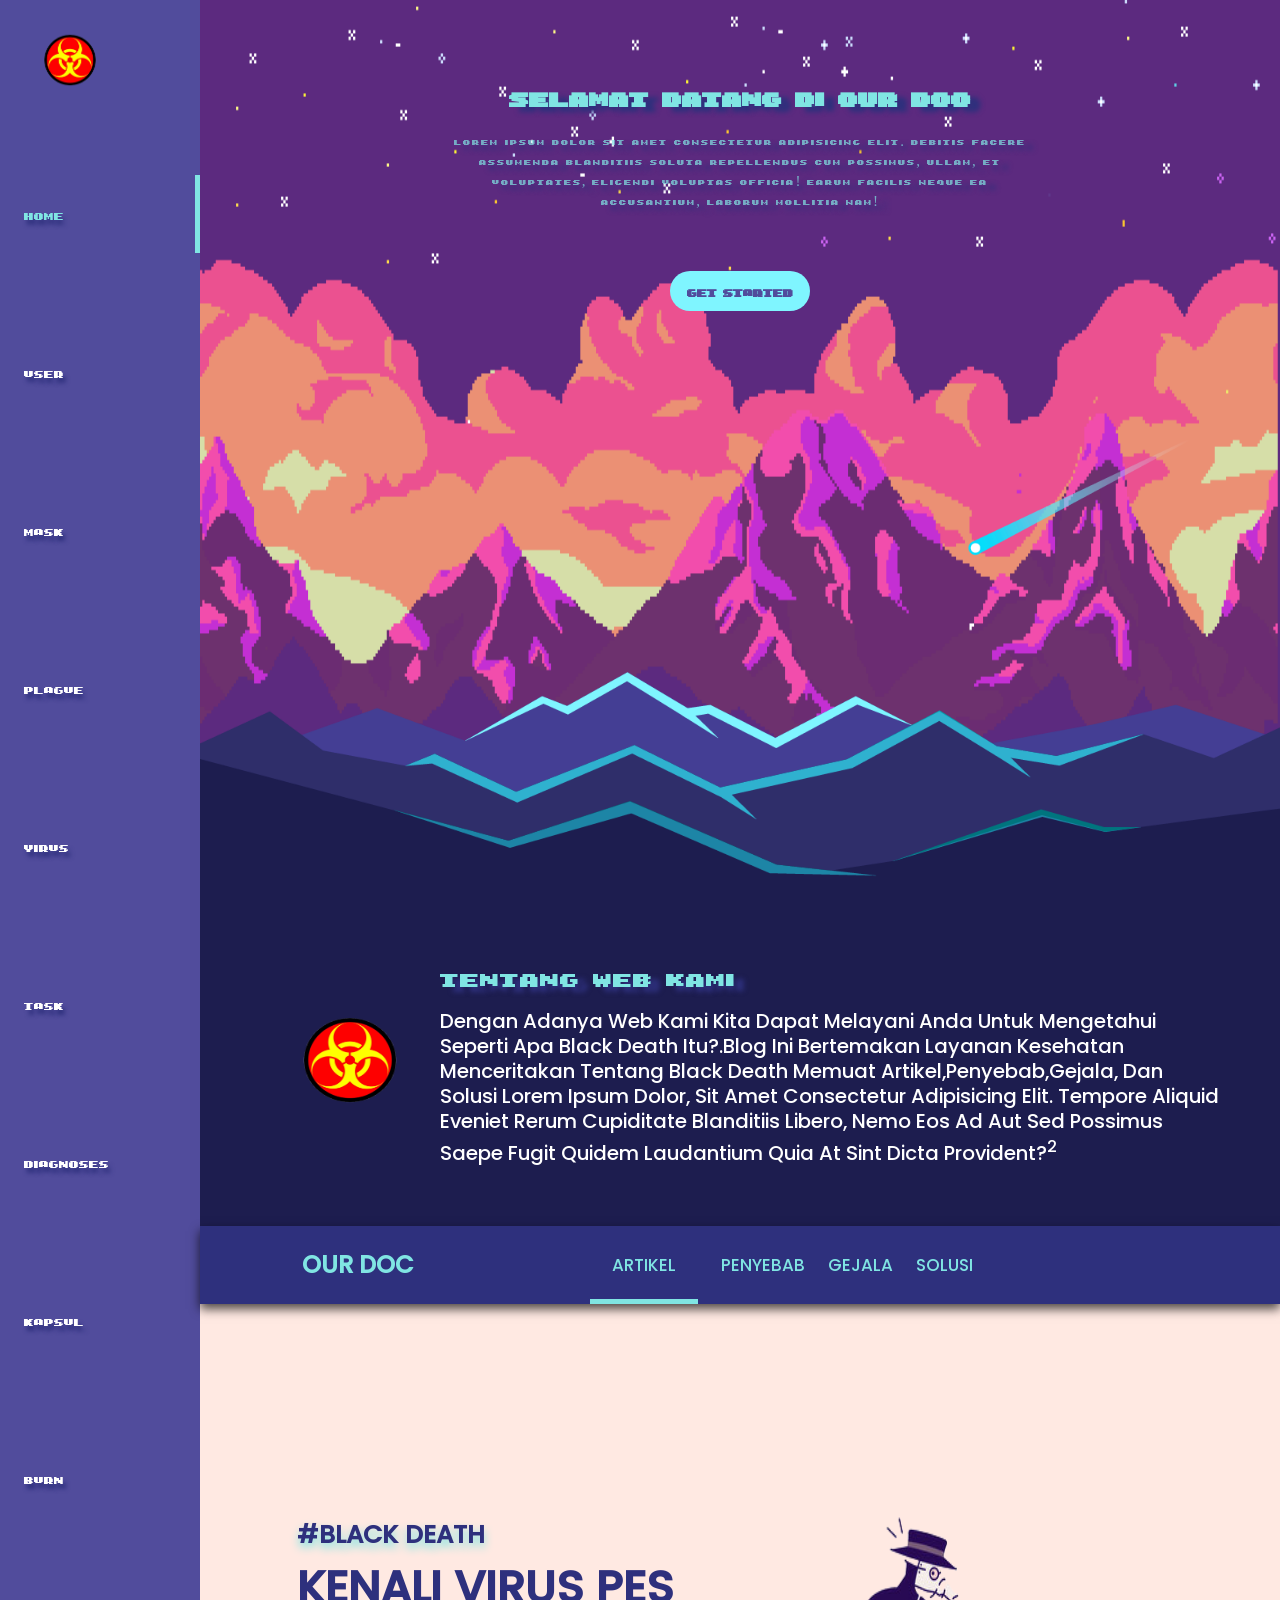
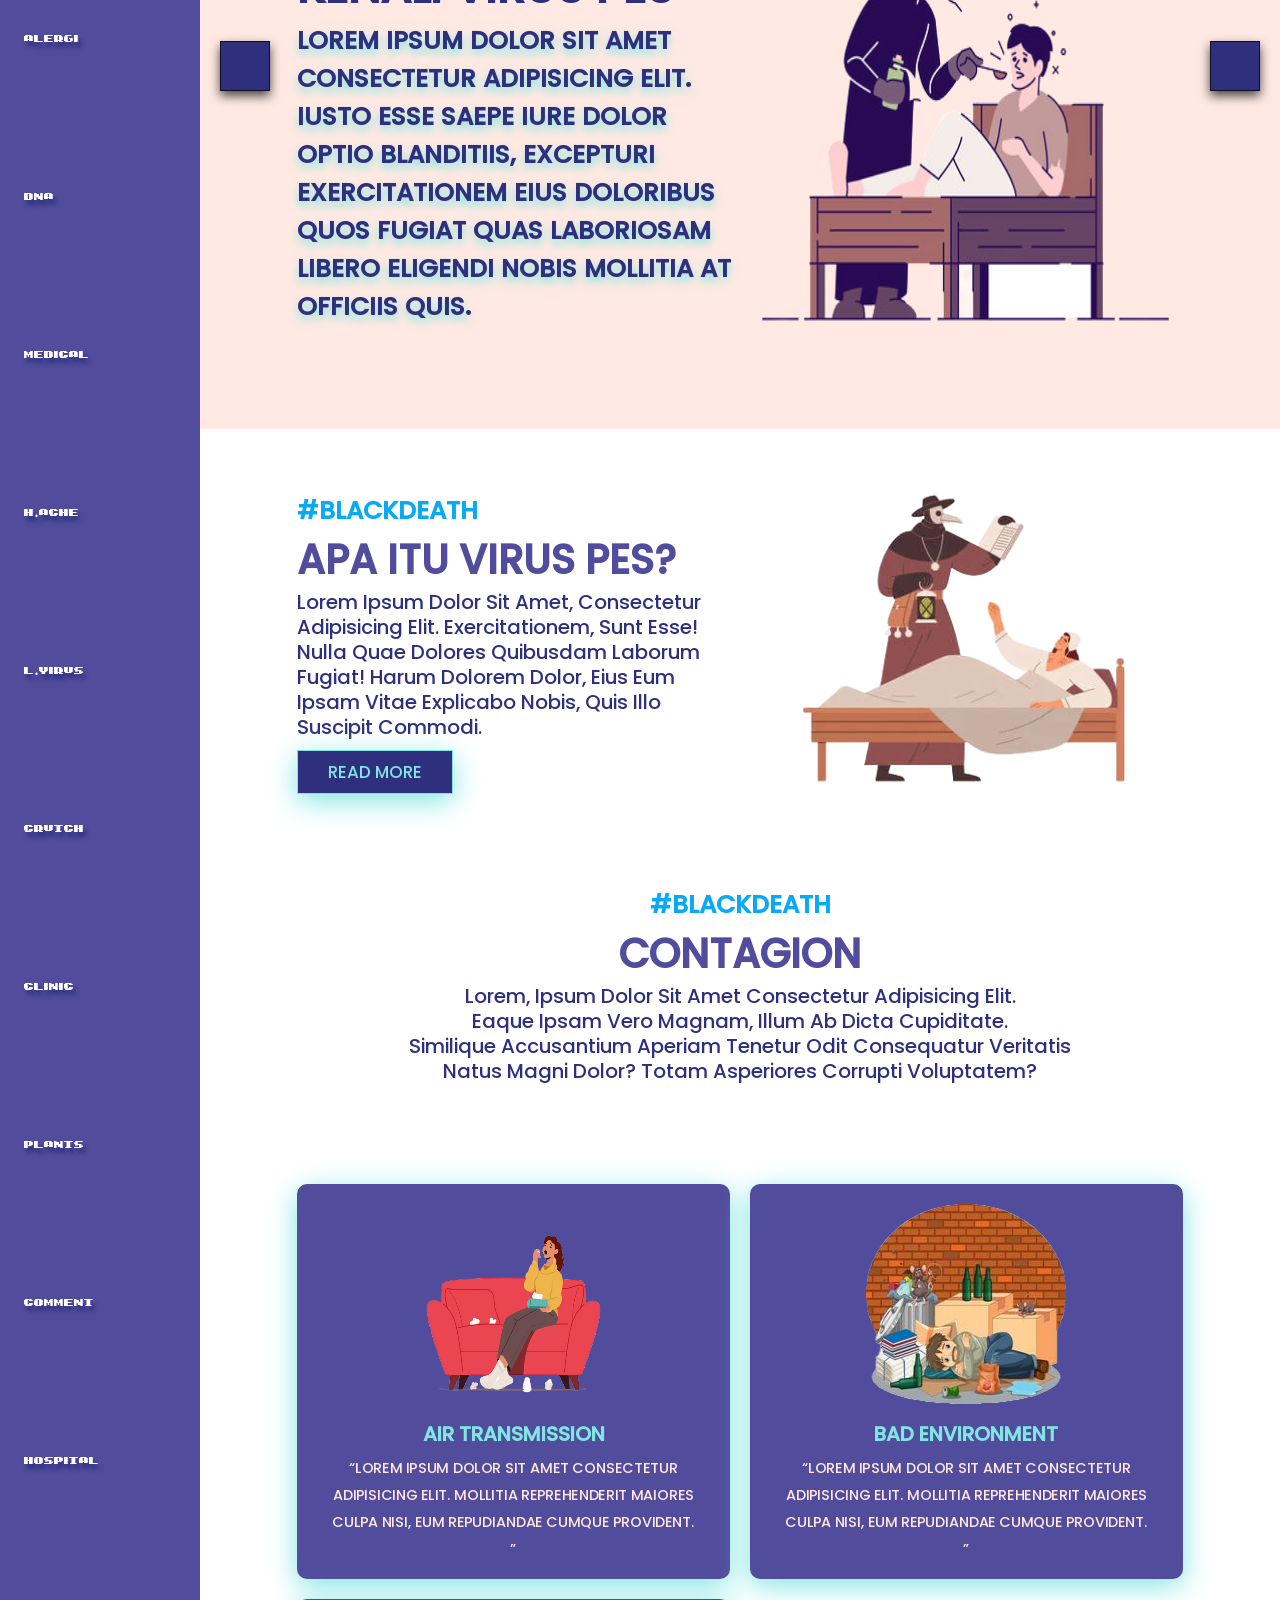
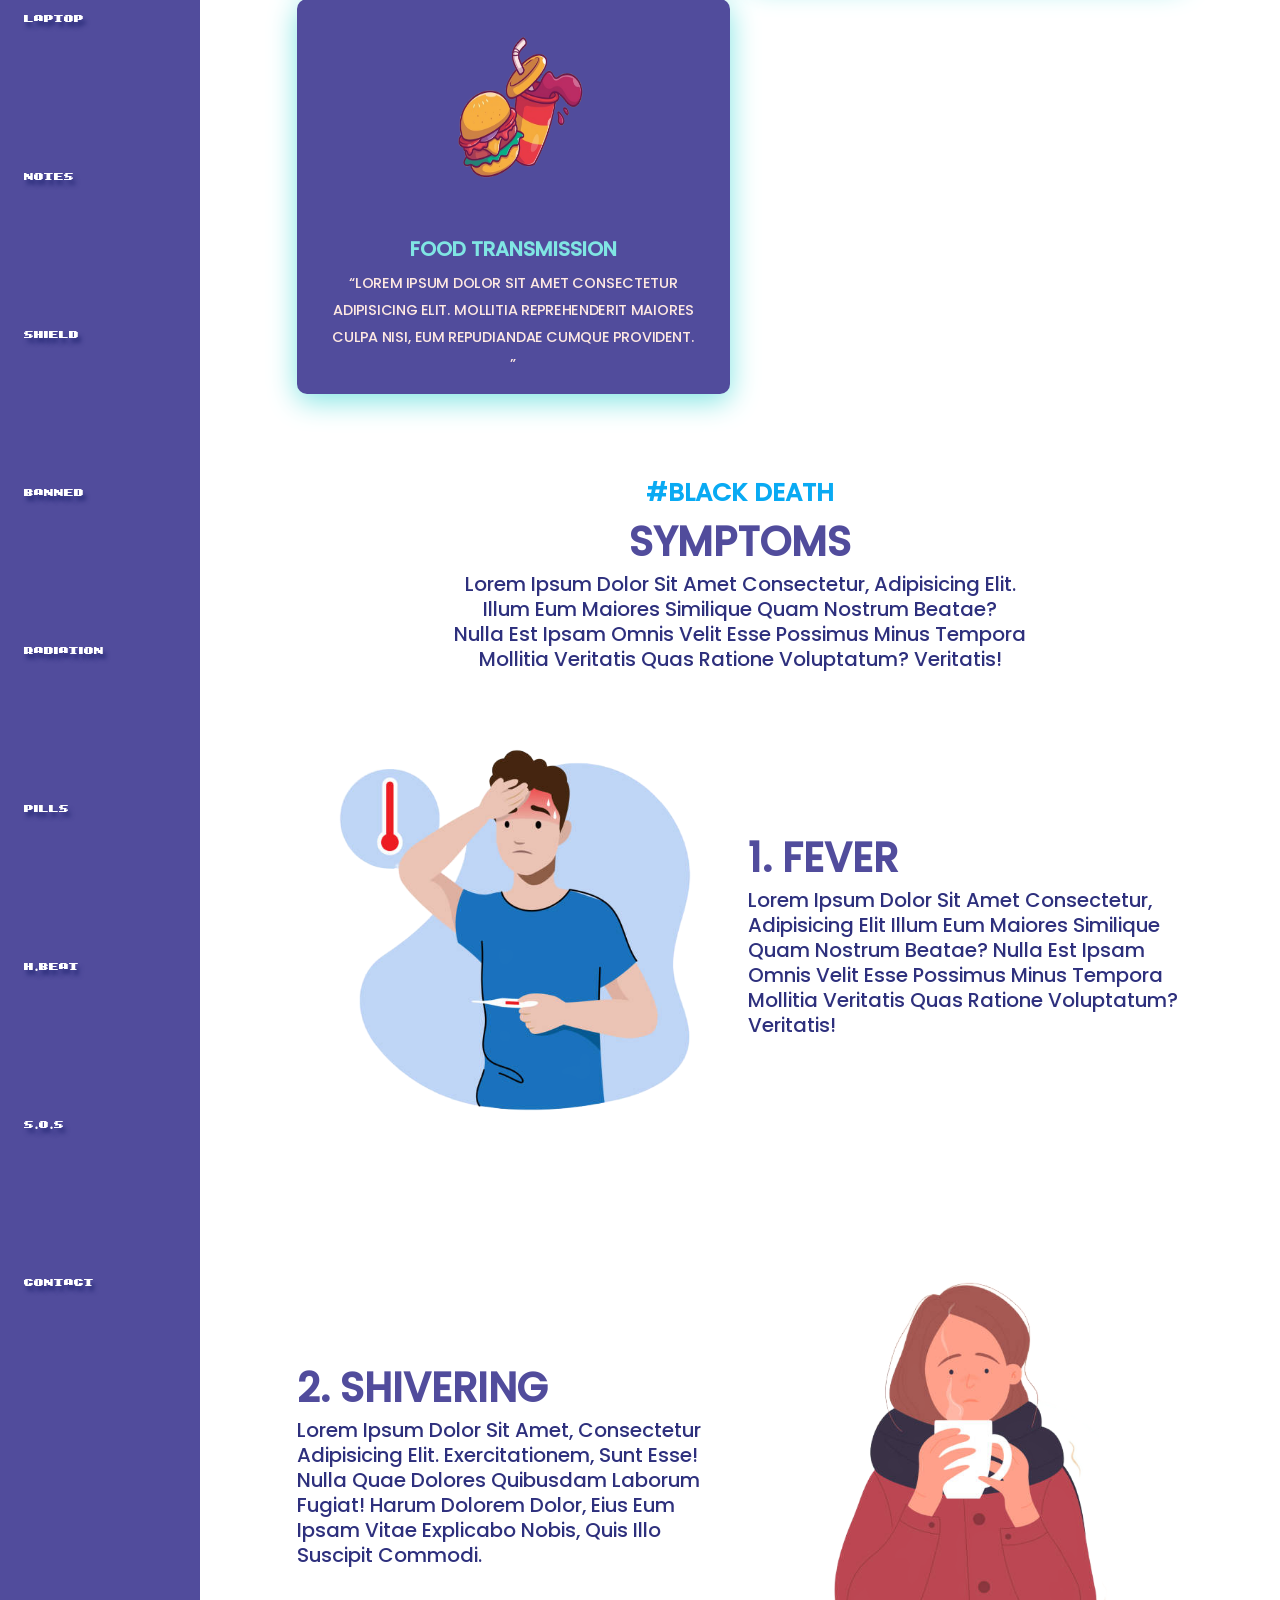
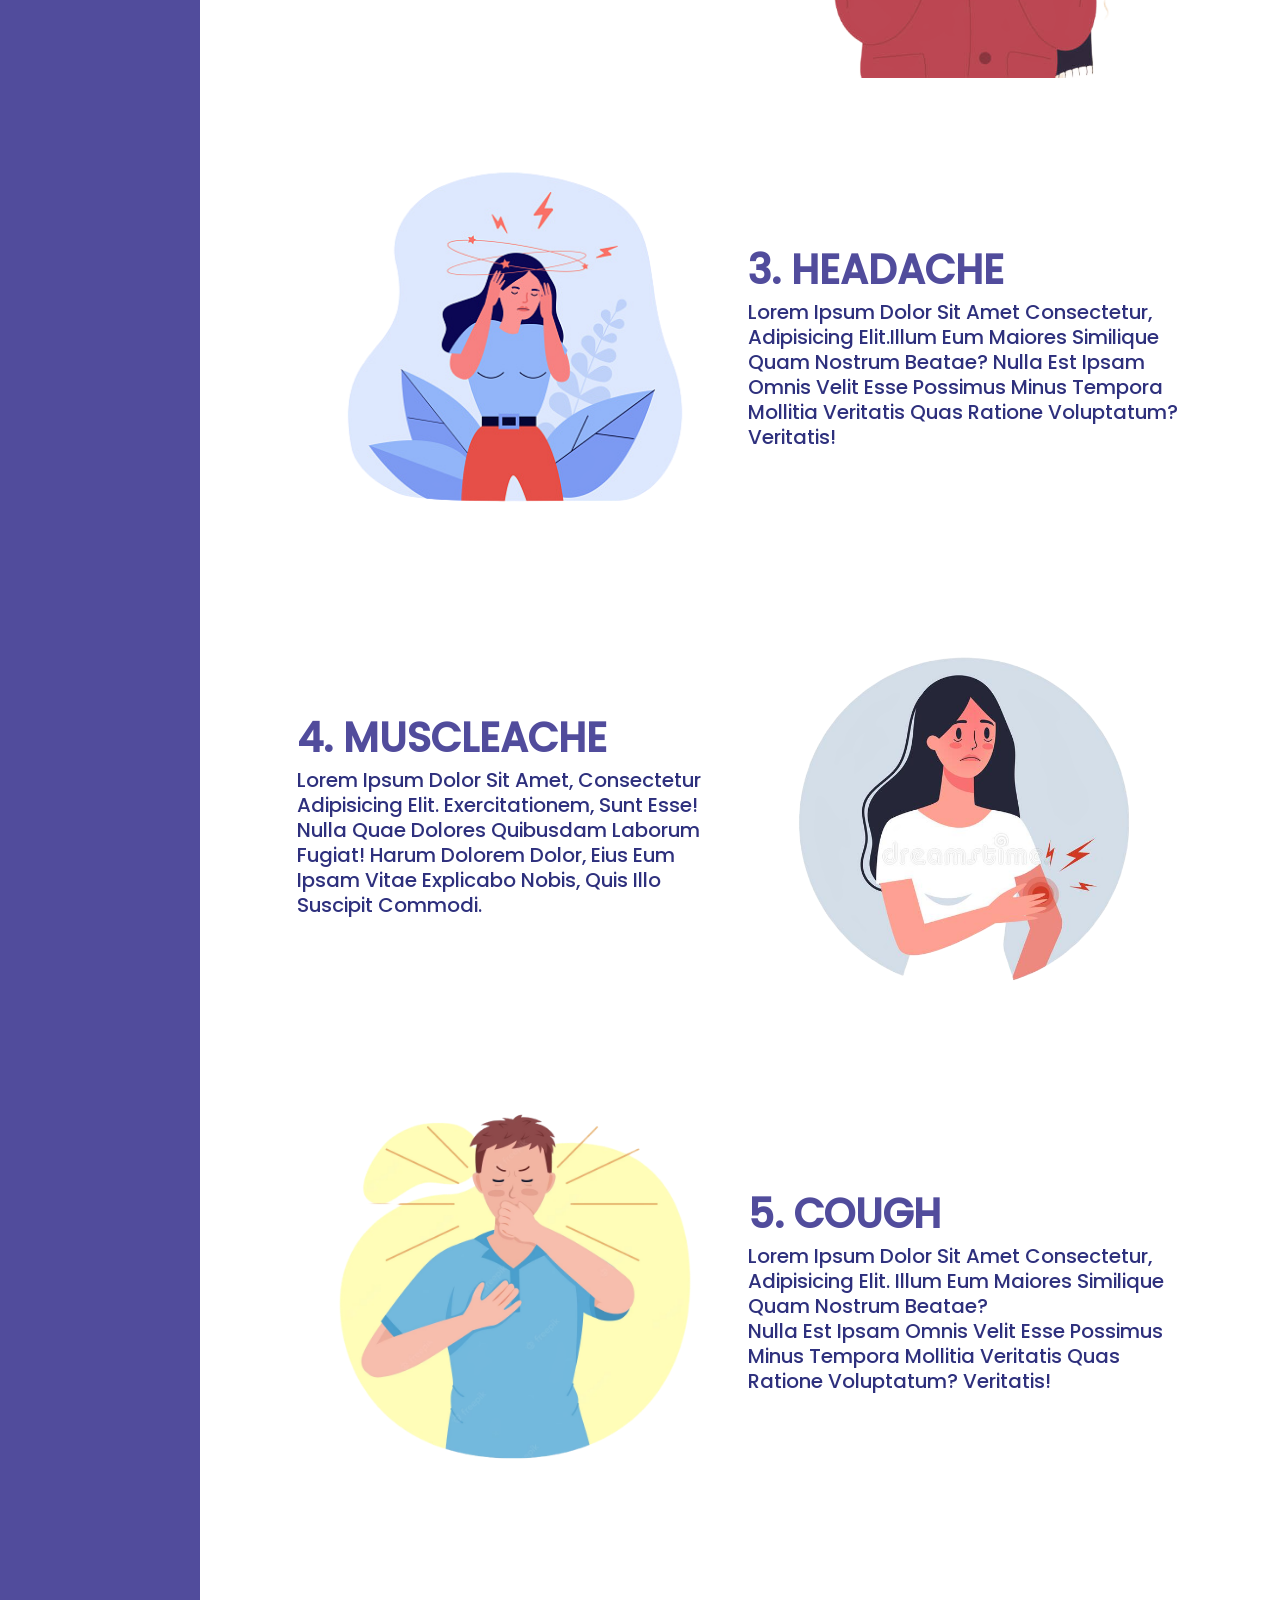
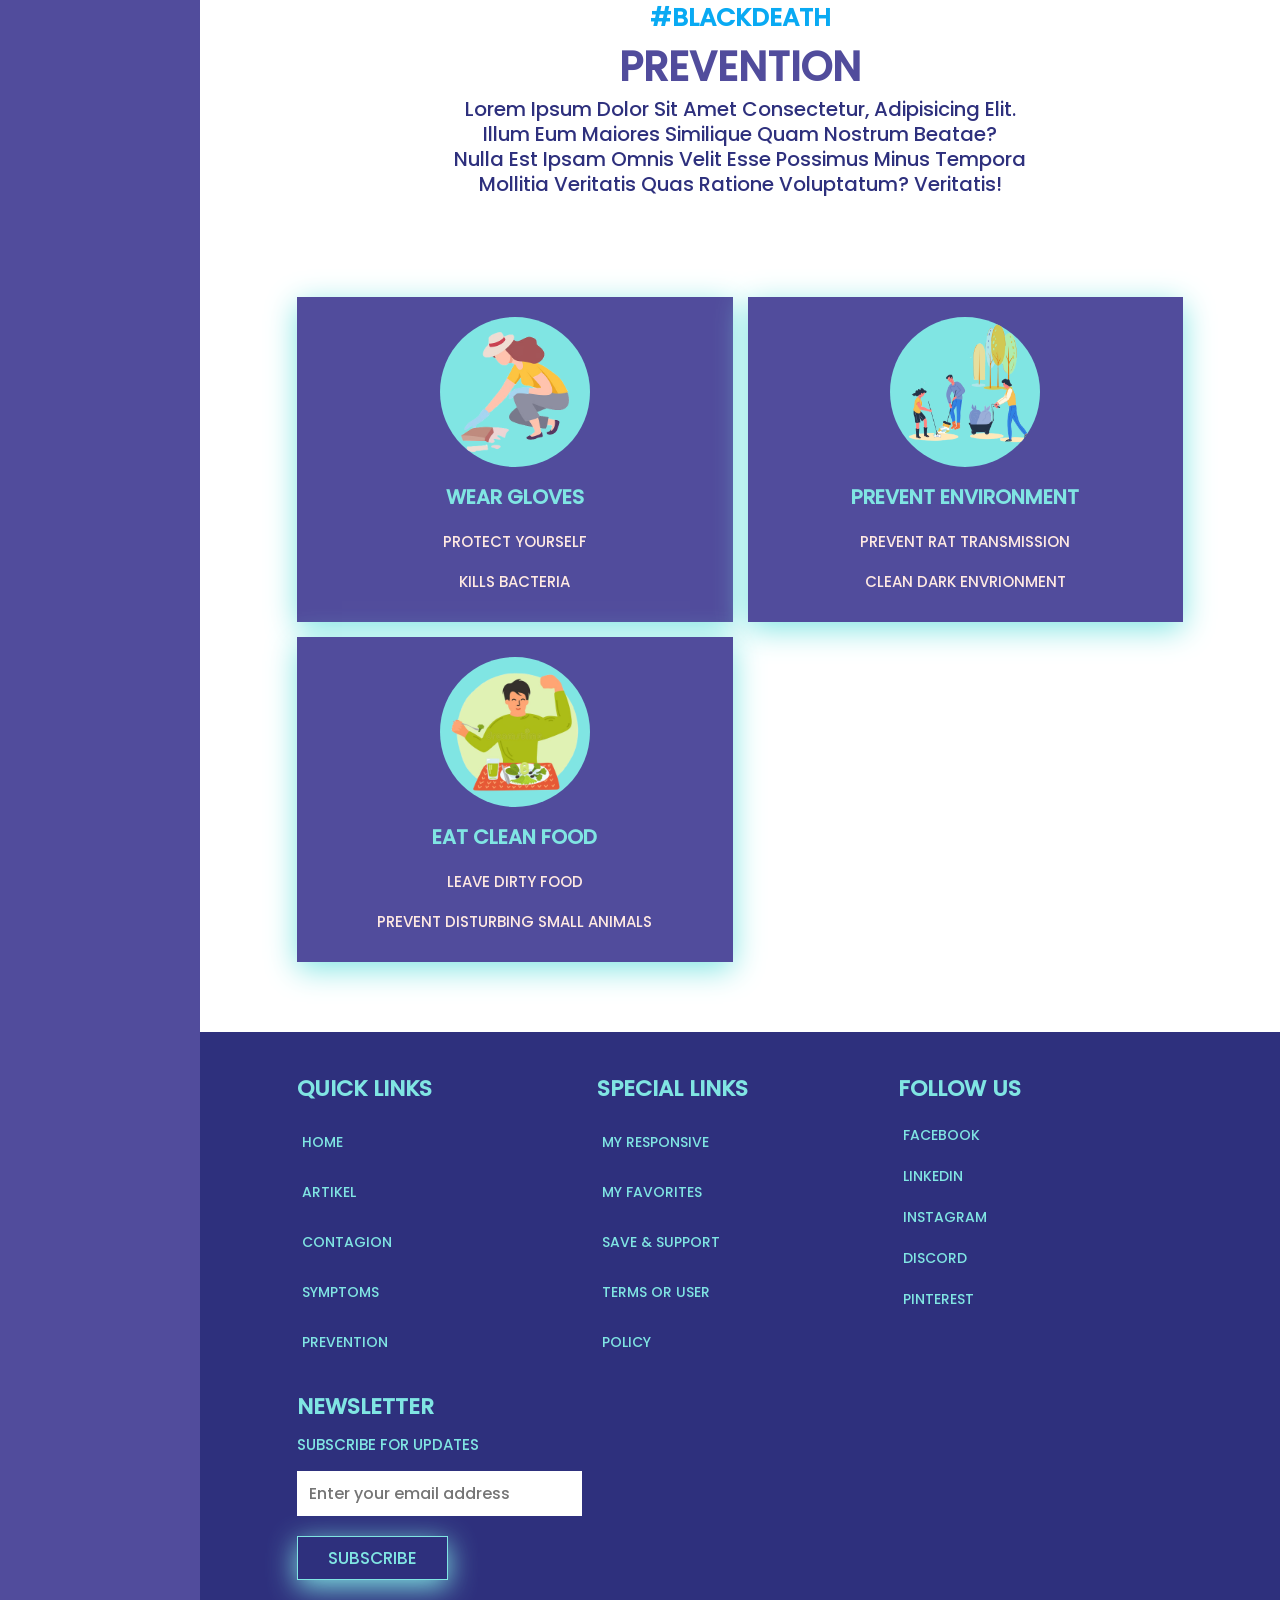
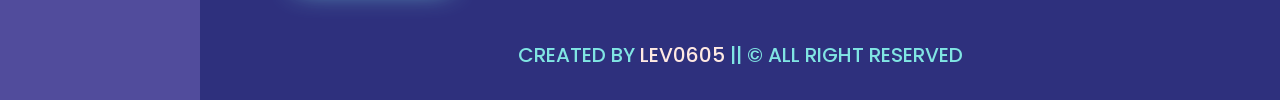
==== commit 71f36b20: "Update index.html" ====
--- a/index.html
+++ b/index.html
@@ -7,7 +7,7 @@
     <!--HaloDoc Favicon-->
     <link rel="shortcut icon" href="img/favicon.png" type="image/x-icon">
     <!--Font Awesome-->
-    <link rel="stylesheet" href="fontawesome/css/all.css">
+    <link rel="stylesheet" href="all.css">
     <!--CSS STYLES-->
     <link rel="stylesheet"href="style.css">
     <title>OUR DOC</title>
@@ -360,6 +360,6 @@
     
 
 <script type="text/javascript"src="main.js"></script>
-<script src="fontawesome/js/all.js"></script>
+<script src="all.js"></script>
 </body>
 </html>
--- a/style.css
+++ b/style.css
@@ -3,9 +3,10 @@
     --main:#2E307D;
     --effect:#1d1d4f;
     --meet:#FFE9E2;
-    --sun:#F3F3F3FE;
-    --baseline:#161748;
-    --crimson:crimson;
+    --baseline:#2e3047;
+    --sidebar:#514c9c;
+    --blue: #09aaf3;
+    --green:#3bba9c;
 }
 *{
     font-family: "Poppins";
@@ -32,13 +33,17 @@
     font-family: "Poppins";
     src: url('font/Poppins-Medium.ttf');
 }
+@font-face{
+    font-family: "8-bit-arcade";
+    src: url('font/8-bit\ Arcade\ In.ttf');
+}
 html{
     font-size: 62.5%;
     overflow-x: hidden;
     scroll-behavior: smooth;
 }
 body{
-    background-color: var(--effect);
+    background-color: #FFF;
 }
 section{
     padding: 3rem 9%;
@@ -46,18 +51,20 @@
 .banner_tag{
     text-transform: uppercase;
     font-size: 2.5rem;
-    color: var(--Tusk);    
+    color: var(--blue);    
 }
 .banner_title{
-    text-transform: uppercase;
+    text-transform: uppercase;  
     font-size: 4rem;
-    color: var(--Tusk);
-}
+    color: var(--sidebar);
+}
+
 .banner_desc{
-    text-transform: lowercase;
-    color: var(--meet);
+    text-transform: capitalize;
+    color: var(--main);
     font-size: 1.987rem;
     line-height: 2.5rem;
+
 }
 .btn{
    margin-top: 1rem;
@@ -75,6 +82,65 @@
     color: var(--main);
     box-shadow: 0 0.5rem 1rem var(--main);
 }
+/*Side Navbar Style*/
+.app {
+	display: flex;
+	min-height: 100vh;
+}
+.sidebar {
+	flex: 1 1 0;
+	max-width: 200px;
+	padding: 3rem 2rem;
+	background-color: #514c9c;
+}
+
+.sidebar h3 {
+	color: #09aaf3;
+    font-family: "8-bit-arcade";
+    text-shadow: 3px 5px 5px var(--main);
+	text-transform: uppercase;
+	margin-bottom: 0.5em;
+    font-size: 4rem;
+}
+.fas{
+    font-size: 2.0rem;
+}
+.sidebar .menu{
+	margin: 0 -2rem;
+    font-size: 2.0rem;
+}
+.sidebar .menu a:hover{
+    margin-left: 1px;
+}
+.sidebar .menu .menu-item {
+	display: block;
+	padding: 1.2em;
+	color: #FFF;
+    text-shadow: 3px 5px 4px var(--main);
+	text-decoration: none;
+	transition: 0.2s linear;
+    font-family: "8-bit-arcade";
+    margin-top: 80px;
+}
+
+.sidebar .menu .menu-item:hover,
+.sidebar .menu .menu-item.is-active {
+	color: var(--Tusk);
+	border-right: 5px solid var(--Tusk);
+    text-shadow: 3px 5px 4px var(--main);
+}
+
+.sidebar .menu .menu-item:hover {
+	border-right: 5px solid var(--Tusk);
+
+}
+
+.contain {
+	flex: 1 1 0;
+    padding: 0rem;
+}
+
+
 /*Header style with parallax*/
 .banner{
     width: 100%;
@@ -91,12 +157,15 @@
 }
 .layer-3{
     position: absolute;
-    color: white;
 }
 .layer-3 h1{
     text-transform: capitalize;
     margin-top: 80px;
     text-align: center;
+    color: var(--Tusk);
+    text-shadow: 10px 5px 5px var(--main);
+    font-family: "8-bit-arcade";
+    font-size: 4rem;
     margin: 40px 0;
 }
 .layer-3 p {
@@ -112,15 +181,18 @@
     opacity: 0.7;
     text-indent: 0;
     text-align: center;
-    font-size: 14px;
+    font-size: 15px;
     transform: translateY(-20px);
+    color: var(--Tusk);
+    text-shadow: 10px 5px 5px #2E307D;
+    font-family: '8-bit-arcade';
 }
 .layer-3 a{
     background-color: #7ff5ff;
     display: block;
     width: 140px;
     height: 40px;
-    font-size: 1.5rem;
+    font-size: 2rem;
     line-height: 40px;
     text-align: center;
     margin: auto;
@@ -128,6 +200,7 @@
     text-decoration: none;
     font-weight: bold;
     color: #514c9c;
+    font-family: "8-bit-arcade";
 }
 .layer-3 a:hover{
     background-color: var(--meet);
@@ -153,27 +226,13 @@
     align-items: center;
     justify-content: center;
 }
-.contents h1{
-    color: var(--meet);
-    text-align: center;
-}
-.contents p{
-    color: var(--meet);
-    text-align: justify;
-    line-height: 20px;
-    letter-spacing: 1px;
-    text-indent: 50px;
-    width: 100%;
-    max-width: 900px;
-    margin: auto;
-    margin-top: 40px;
-    margin-bottom: 40px;
-    opacity: 0.7;
-    transform: translateZ(100px) scale(.90);
+.arcade{
+    font-family: '8-bit-arcade';
+    text-shadow: 10px 5px 5px #2E307D;
 }
 /*navbar style*/
 .header{
-    position: sticky;
+    position:sticky;
     top: 0;
     left: 0;
     right: 0;
@@ -199,8 +258,14 @@
     color: var(--Tusk);
     margin: 0 1rem;
 }
-.header .navbar a:hover{
+.header .navbar a:hover:not(.active){
     color: var(--meet);
+    border-bottom: 5px solid var(--Tusk);
+    padding: 22px;
+}
+.header .navbar a.active{
+    border-bottom: 5px solid var(--Tusk);
+    padding: 22px;
 }
 .header .icons a{
     font-size: 2.5rem;
@@ -337,14 +402,14 @@
 .services .cards {
     display: grid;
     grid-template-columns: repeat(auto-fit, minmax(30rem, 2fr));
-    grid-gap: 5rem;
+    grid-gap: 2rem;
     margin: 10em 0 5em 0;
     perspective: 1000px;
 }
 .services .card{
     padding: 1em;
     text-align: center;
-    background: var(--meet);
+    background: var(--sidebar);
     border-radius: 10px;
     box-shadow:0 7px 29px 0 var(--Tusk);
     position: relative;
@@ -367,11 +432,11 @@
 
 .services .card h3{
     font-size: 2rem;
-    color: var(--main);
+    color: var(--Tusk);
 }
 
 .services .card p{
-    color: var(--main);
+    color: var(--meet);
     font-size: 1.6rem;
     line-height: 3rem;
     transform: translateZ(10px) scale(.90);
@@ -390,7 +455,7 @@
     text-align: center;
     box-shadow:0 7px 29px 0 var(--Tusk);
     padding: 2rem;
-    background: var(--meet);
+    background: var(--sidebar);
 }
 
 .faq .icons-container .icons img{
@@ -404,13 +469,13 @@
 }
 
 .faq .icons-container .icons h3{
-    color: var(--main);
+    color: var(--Tusk);
     font-size: 2rem;
     padding: 1rem 0;
 }
 
 .faq .icons-container .icons p{
-    color: var(--main);
+    color: var(--meet);
     font-size: 1.5rem;
     padding: 1rem 0;
     line-height: 2rem;
@@ -447,10 +512,12 @@
 
 .footer .box-container .box a:hover{
     color: var(--meet);
+    margin-left: 10px;
+    transition: 0.6s ease ;
 }
 
 .footer .box-container .box a:hover i{
-    padding-right: 2rem;
+    padding-left: 10px;
     color: var(--meet);
 }
 
@@ -546,7 +613,7 @@
         top: 100%;
         left: 0;
         right: 0;
-        background:var(--baseline);
+        background:var(--main);
         border-top: 1px solid rgba(0,0,0,0.1);
         clip-path: polygon(0 0, 100% 0, 100% 0, 0 0);
     }
@@ -570,6 +637,7 @@
     .footer .box-container .box a{
         text-align: center;
     }
+
     .mob-fill{
         padding: 53px;
         margin-top: -55px;
@@ -581,6 +649,15 @@
     .contents{
         flex-direction: column;
     }
+    .contents .side h1{
+        margin-top: 24px;
+    }
+    .contents .side p{
+        margin-top: 15px;
+    }
+    .sidebar .menu .menu-item {
+        margin-top: 100px;
+    }
 }
 @media(max-width:450px){
     html{
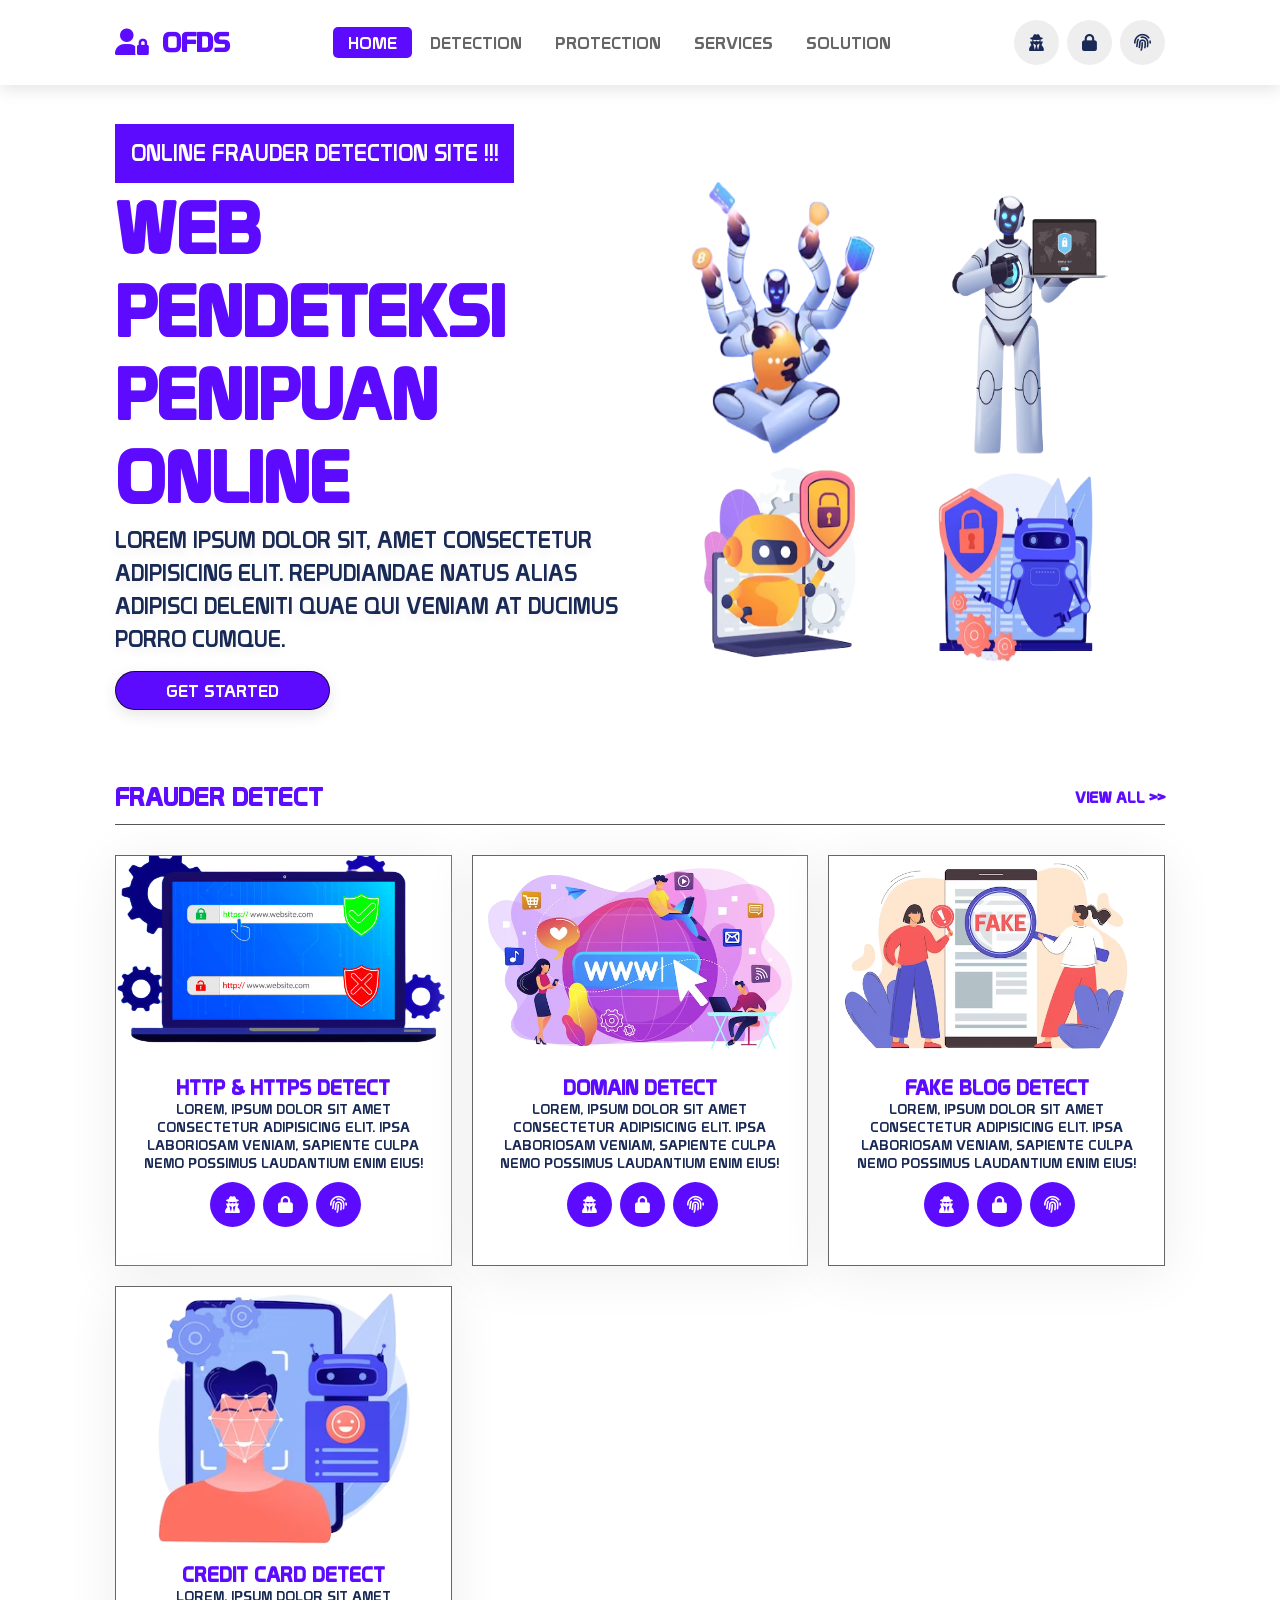
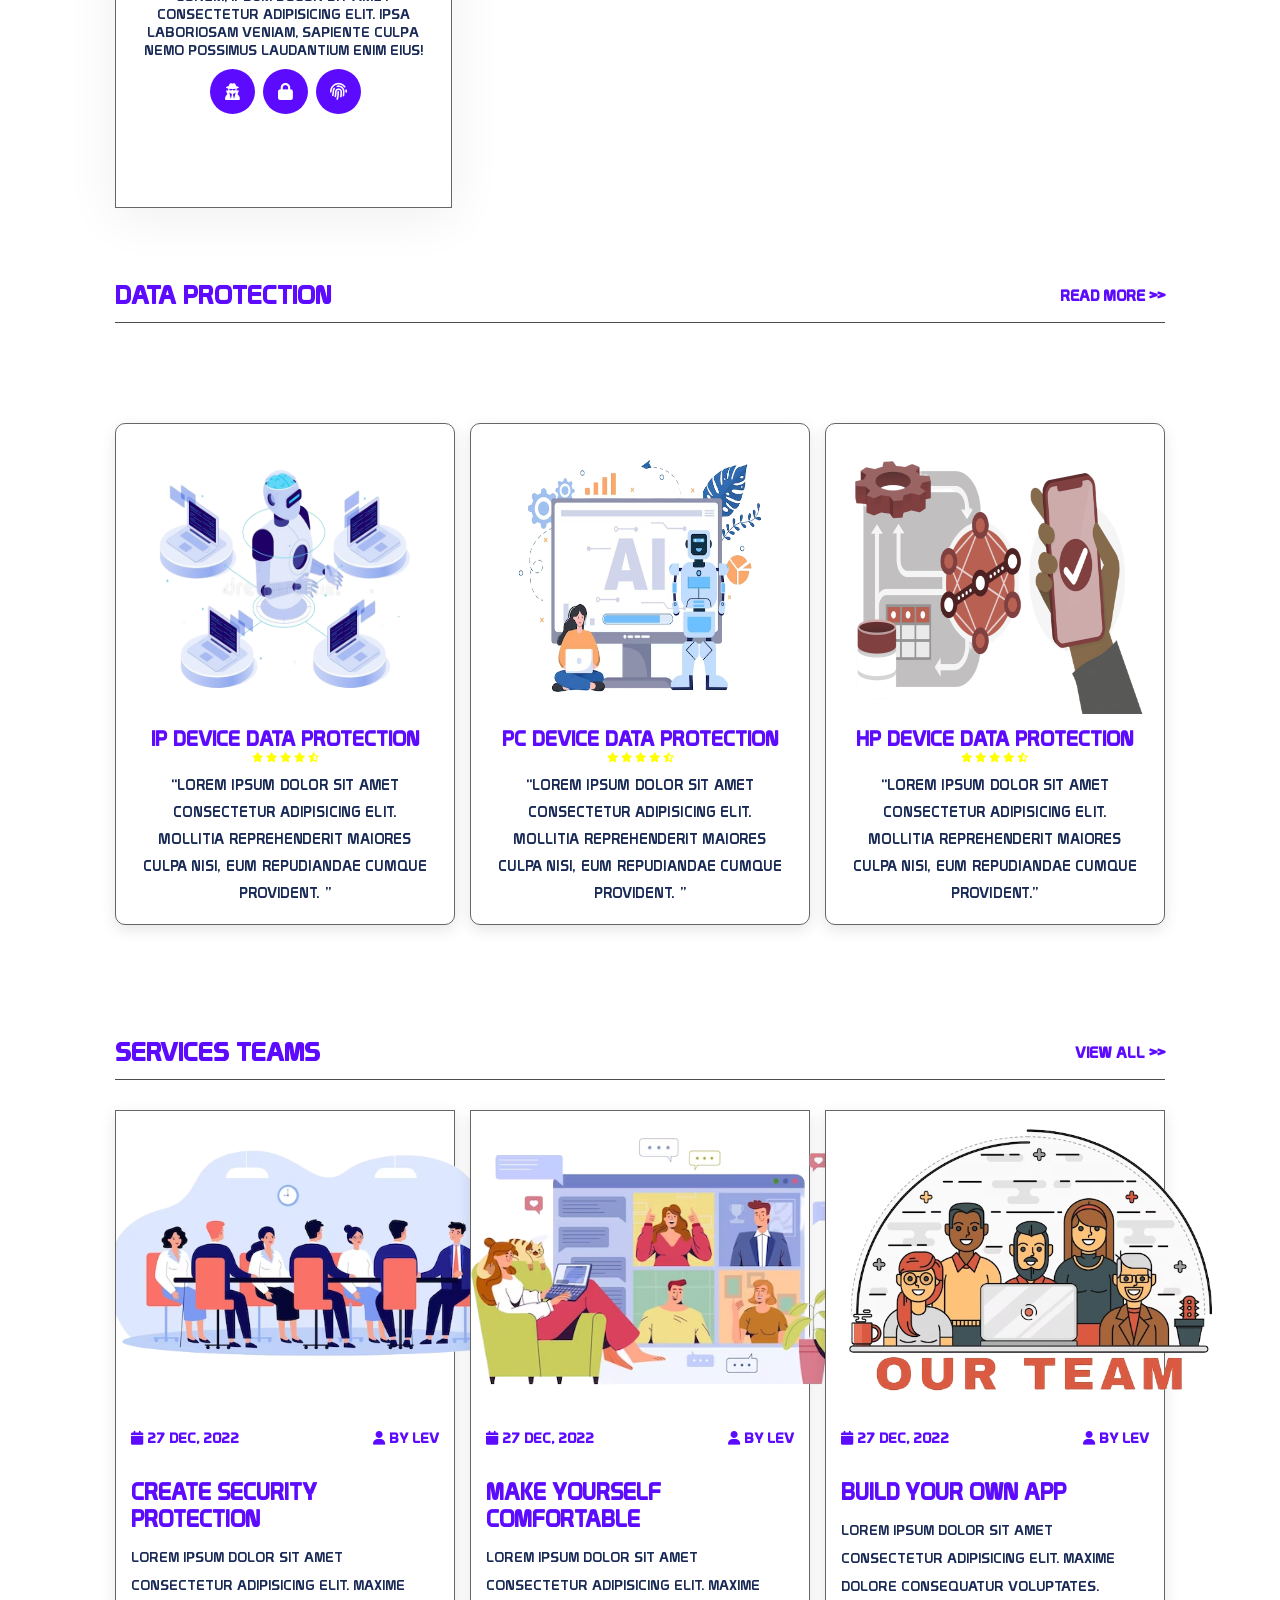
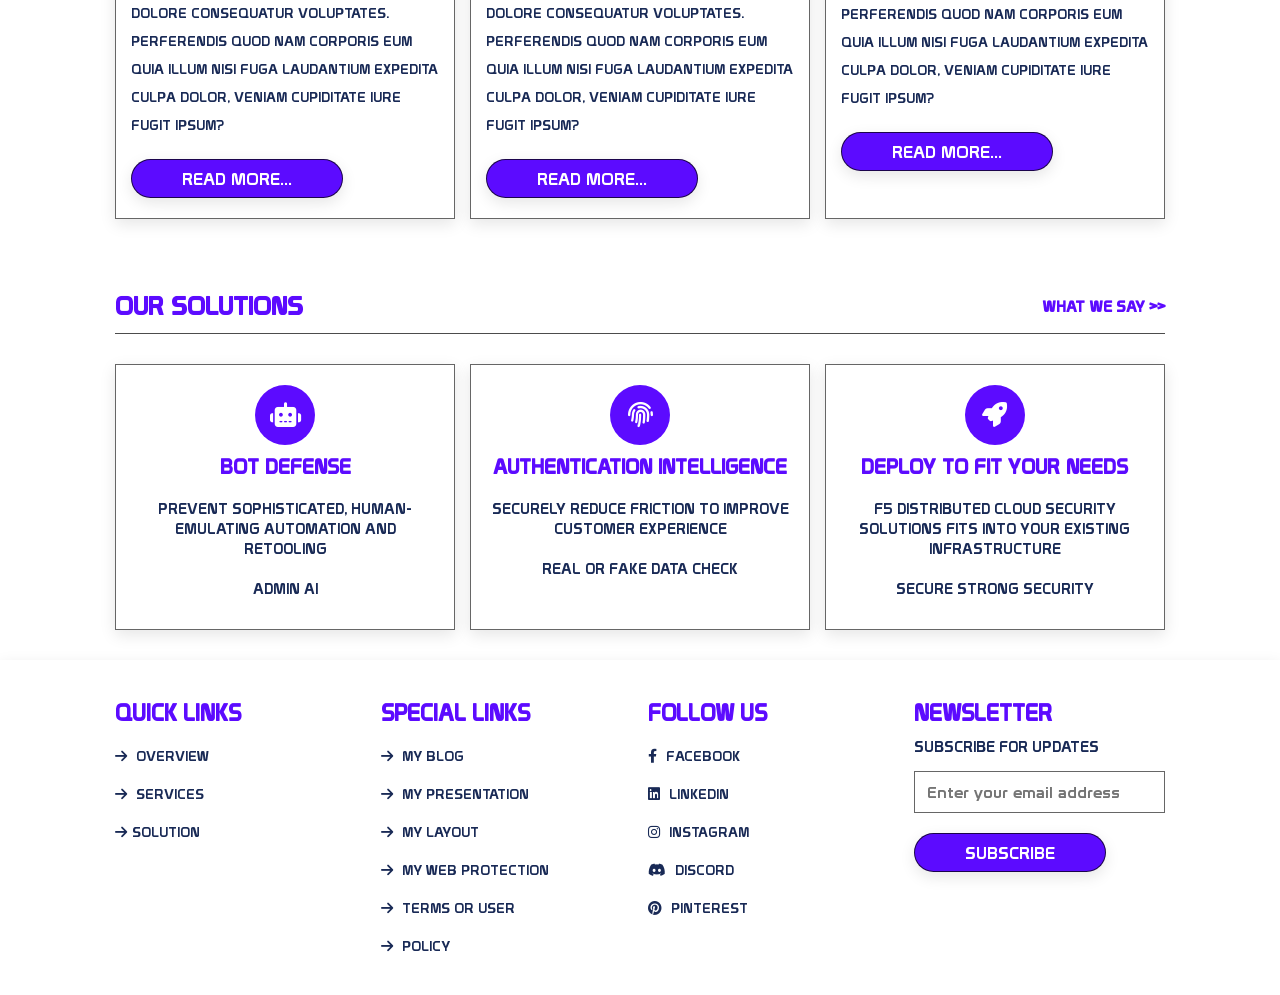
==== commit 334f76d5: "success" ====
--- a/index.html
+++ b/index.html
@@ -4,362 +4,372 @@
     <meta charset="UTF-8">
     <meta http-equiv="X-UA-Compatible" content="IE=edge">
     <meta name="viewport" content="width=device-width, initial-scale=1.0">
-    <!--HaloDoc Favicon-->
-    <link rel="shortcut icon" href="img/favicon.png" type="image/x-icon">
+    <!--NPT Favicon-->
+    <link rel="shortcut icon" href="img/main.png" type="image/x-icon">
     <!--Font Awesome-->
-    <link rel="stylesheet" href="all.css">
+    <link rel="stylesheet" href="fontawesome/css/all.min.css">
     <!--CSS STYLES-->
-    <link rel="stylesheet"href="style.css">
-    <title>OUR DOC</title>
+    <link rel="stylesheet"href="css/style.css">
+    <title>ONLINE FRAUDER DETECTION</title>
 </head>
 <body>
-    <!--Side nav-->
-    <div class="app">
-		
-
-		<aside class="sidebar">
-            <img class="App-logo"src="img/favicon.png"style="height:60px;width:100px;">			
-			<nav class="menu">
-				<a href="#" class="menu-item is-active"><i class="fas fa-home"></i> Home</a>
-				<a href="#" class="menu-item"><i class="fas fa-user-md"></i> User</a>
-				<a href="#" class="menu-item"><i class="fas fa-head-side-mask"></i> Mask</a>
-                <a href="#" class="menu-item"><i class="fas fa-biohazard"></i> Plague</a>
-				<a href="#" class="menu-item"><i class="fas fa-viruses"></i> Virus</a>
-                <a href="#" class="menu-item"><i class="fas fa-tasks"></i> Task</a>
-                <a href="#" class="menu-item"><i class="fas fa-diagnoses"></i> Diagnoses</a>
-                <a href="#" class="menu-item"><i class="fas fa-capsules"></i> Kapsul</a>
-                <a href="#" class="menu-item"><i class="fas fa-burn"></i> Burn</a>
-                <a href="#" class="menu-item"><i class="fas fa-allergies"></i> Alergi</a>
-				<a href="#" class="menu-item"><i class="fas fa-dna"></i> Dna</a>
-                <a href="#" class="menu-item"><i class="fas fa-hand-holding-medical"></i> Medical</a>
-				<a href="#" class="menu-item"><i class="fas fa-head-side-virus"></i> H.ache</a>
-				<a href="#" class="menu-item"><i class="fas fa-lungs-virus"></i> L.virus</a>
-				<a href="#" class="menu-item"><i class="fas fa-crutch"></i> Crutch</a>
-				<a href="#" class="menu-item"><i class="fas fa-clinic-medical"></i> Clinic</a>
-				<a href="#" class="menu-item"><i class="fas fa-cannabis"></i> Plants</a>
-				<a href="#" class="menu-item"><i class="fas fa-comment-medical"></i> Comment</a>
-				<a href="#" class="menu-item"><i class="fas fa-hospital-symbol"></i> Hospital</a>
-				<a href="#" class="menu-item"><i class="fas fa-laptop-medical"></i> Laptop</a>
-				<a href="#" class="menu-item"><i class="fas fa-notes-medical"></i> Notes</a>
-				<a href="#" class="menu-item"><i class="fas fa-shield-virus"></i> Shield</a>
-				<a href="#" class="menu-item"><i class="fas fa-smoking-ban"></i> Banned</a>
-				<a href="#" class="menu-item"><i class="fas fa-radiation-alt"></i> Radiation</a>
-				<a href="#" class="menu-item"><i class="fas fa-pills"></i> Pills</a>
-				<a href="#" class="menu-item"><i class="fas fa-heartbeat"></i> H.beat</a>
-				<a href="#" class="menu-item"><i class="fas fa-star-of-life"></i> S.O.S</a>
-				<a href="#" class="menu-item"><i class="fas fa-envelope"></i> Contact</a>
-			</nav>
-
-		</aside>
-
-		<main class="contain">
-
-            <div class="banner">
-                <img style="height:100%;width: 100%;"class="layer-1 myimg"src="img/bg.jpg">
-                <img class="layer-2 myimg"src="img/meteor.png">
+    
+    <!--header-->
+    <header class="header">
+        <a href="#"class="logo"><i class="fas fa-user-lock"></i> OFDS</a>
+
+        <nav class="navbar">
+            <a class="active"href="#home">Home</a>
+            <a href="#detection">Detection</a>
+            <a href="#machines">Protection</a>
+            <a href="#teams">Services</a>
+            <a href="#faqs">Solution</a>
+        </nav>
+
+        <div class="icons">
+            <a id="menu-btn"class="fas fa-bars"></a>
+            <i class="fas fa-user-secret"></i>
+            <i class="fas fa-lock"></i>
+            <i class="fas fa-fingerprint"></i>
+        </div>
+    </header>
+
+    <!-- home section start-->
+    <section class="home"id="home">
+        <div class="slides-container">
+
+            <div class="slide active">
+                <div class="content">
+                    <span>Online Frauder Detection Site !!!</span>
+                    <h1>Web Pendeteksi Penipuan Online</h1>
+                    <p>
+                        Lorem ipsum dolor sit, amet consectetur adipisicing elit. Repudiandae natus alias adipisci deleniti quae qui veniam at ducimus porro cumque.
+                    </p>
+                    <a class="btn"href="#detection">Get Started</a>
+                </div>
+                <div class="img">
+                    <img src="img/banner.png">
+                </div>
+            </div>
+             
+           <!--- <div class="slide">
+                <div class="content">
+                    <div class="slideimg">
+                        <img src="img/main.png">
+                    </div>                    
+                    <h3>Azuki is a brand.
+                        A new kind of brand that we build together.
+                        A brand for the metaverse. By the community.
+                        
+                        A collection of 10,000 avatars that give you membership access to The Garden.
+                    </h3>                    
+                    <a class="btn">twitter</a>
+                    <a class="btn">opensea</a>
+                </div>
+                <div class="img">
+                    <img src="img/main1.png">
+                </div>
+            </div>
+
+            <div class="slide">
+                <div class="content">
+                    <div class="slideimg">
+                        <img src="img/main.png">
+                    </div>                    
+                    <h3>Azuki is a brand.
+                        A new kind of brand that we build together.
+                        A brand for the metaverse. By the community.
+                        
+                        A collection of 10,000 avatars that give you membership access to The Garden.
+                    </h3>
+                    <a class="btn">twitter</a>
+                    <a class="btn">opensea</a>
+                </div>
+                <div class="img">
+                    <img src="img/main3.png">
+                </div>
+            </div>-->
+        </div>
+         
+
+       <!--- <div id="next-slide"class="fas fa-angle-right"onclick="next()"></div>
+        <div id="prev-slide"class="fas fa-angle-left"onclick="prev()"></div>-->
+
         
-                <div class="layer-3">
-                    <h1 style="margin-top: 80px;">Selamat Datang di Our Doc</h1>
-                    <p>Lorem ipsum dolor sit amet consectetur adipisicing elit. Debitis facere assumenda blanditiis soluta repellendus cum possimus, ullam, et voluptates, eligendi voluptas officia! Earum facilis neque ea accusantium, laborum mollitia nam!</p>
-                    <div class="middle">
-                        <a class="btns btns1"href="#header">Get started</a>
-                    </div>
-                </div>
-                <img class="layer-4 myimg"src="img/4.png">
-                <img class="layer-5 myimg"src="img/5.png">
-                <img class="myimg"src="img/6.png">
-            </div>
-            <div class="contents">
-                <div class="side1">
-                    <img class="App-logo"src="img/favicon.png"style="width:180px;height:100px;border-radius:50%;">
-                </div>
-                <div class="side">
-                    <div class="banner_title arcade"style="color:#80E5E3;">Tentang web kami</div>
-                    <div class="banner_desc" style="color:#fff;margin-top: 18px;"> Dengan adanya web kami kita dapat melayani anda untuk mengetahui seperti apa black death itu?.Blog ini bertemakan Layanan kesehatan menceritakan tentang black death memuat artikel,penyebab,gejala, dan solusi Lorem ipsum dolor, sit amet consectetur adipisicing elit. Tempore aliquid eveniet rerum cupiditate blanditiis libero, nemo eos ad aut sed possimus saepe fugit quidem laudantium quia at sint dicta provident?<sup>2</sup></div>
-                </div>
-            </div>
-            
-            <header class="header"id="header">
-                <a href="#"class="logo"><i class="fas fa-stethoscope"></i> our doc</a>
+    </section>
+
+    <!--banner section start
+
+    <section id="banner"class="banner-container">
+        <div class="banner">
+            <img src="img/banner.jfif">
+            <div class="content">
+                <span>special offer</span>
+                <h3>upto 30% off</h3>
+                <a href="#gallery"class="btn">check out</a>
+            </div>
+        </div>
+    </section>-->
+
+    <!--gallery section-->
+
+    <section class="story"id="detection">
+        <h1 class="title"> Frauder<span>Detect </span> <a >view all >></a></h1>
+
+        <div class="box-container">
+            <div class="box">
+                <div class="img">
+                    <img src="img/slide1.png">
+                </div>
+                <div class="content">
+                    <h3>HTTP & HTTPS Detect</h3>
+                    <div class="price">Lorem, ipsum dolor sit amet consectetur adipisicing elit. Ipsa laboriosam veniam, sapiente culpa nemo possimus laudantium enim eius!</div>
+                    <div class="icons">
+                        <i class="fas fa-user-secret"></i>
+                        <i class="fas fa-lock"></i>
+                        <i class="fas fa-fingerprint"></i>
+                    </div>
+                </div>
+            </div>
+
+            <div class="box">
+                <div class="img">
+                    <img src="img/slide2.png">
+                </div>
+                <div class="content">
+                    <h3>Domain Detect</h3>
+                    <div class="price">Lorem, ipsum dolor sit amet consectetur adipisicing elit. Ipsa laboriosam veniam, sapiente culpa nemo possimus laudantium enim eius!</div>
+                    <div class="icons">
+                        <i class="fas fa-user-secret"></i>
+                        <i class="fas fa-lock"></i>
+                        <i class="fas fa-fingerprint"></i>
+                    </div>
+                </div>
+            </div>
+
+
+            <div class="box">
+              
+                <div class="img">
+                    <img src="img/slide3.png">
+                </div>
+                <div class="content">
+                    <h3>Fake Blog Detect</h3>
+                    <div class="price">Lorem, ipsum dolor sit amet consectetur adipisicing elit. Ipsa laboriosam veniam, sapiente culpa nemo possimus laudantium enim eius!</div>
+                    <div class="icons">
+                        <i class="fas fa-user-secret"></i>
+                        <i class="fas fa-lock"></i>
+                        <i class="fas fa-fingerprint"></i>
+                    </div>
+                   
+                </div>
+            </div>
+
+            <div class="box">
+              
+                <div class="img">
+                    <img src="img/slide4.png">
+                </div>
+                <div class="content">
+                    <h3>Credit Card Detect</h3>
+                    <div class="price">Lorem, ipsum dolor sit amet consectetur adipisicing elit. Ipsa laboriosam veniam, sapiente culpa nemo possimus laudantium enim eius!</div>
+                    <div class="icons">
+                        <i class="fas fa-user-secret"></i>
+                        <i class="fas fa-lock"></i>
+                        <i class="fas fa-fingerprint"></i>
+                    </div>
+                </div>
+            </div>
+        </div>
+    </section>
+
+    <!--The Garden - Story Section-
+    <section id="story">
+        <h1 class="title"> The <span>Garden</span> <a>read more >></a> </h1>
+    </section>
+    <section class="garden">
+        <div class="content">
+            <h3>From The Alley To The Garden</h3>
+            <p>A small species that sprouts from the dirt in the garden.
+                <br><br>
+                While they're earnestly driven by the desire to help 
+                their Azuki friends, some BEANZ simply can't resist the 
+                allure of the alley
+            </p>
+            <a class="btn">read more</a>
+            <a class="btn"href="../game/snake.html">play game</a>
+        </div>
+        <div class="img">
+            <img src="img/the_valley.jpg">
+        </div>
+    </section>-->
+
+    <!--mindmap review-->
+    <section class="mindmap"id="machines">
+        <h1 class="title">Data <span>Protection</span> <a>read more >></a> </h1>
+        <div class="services">
+            <div class="cards">
+                <div class="card">
+                    <img src="img/sv1.png">
+                
+                    <h3>IP Device Data Protection</h3>
+                    <i class="fa fa-star"></i>
+                    <i class="fa fa-star"></i>
+                    <i class="fa fa-star"></i>
+                    <i class="fa fa-star"></i>
+                    <i class="fa fa-star-half-alt"></i>
+                    <p>
+                        <q>Lorem ipsum dolor sit amet consectetur adipisicing elit. Mollitia reprehenderit maiores culpa nisi, eum repudiandae cumque provident. </q>
+                    </p>
+                </div>
+                <div class="card">
+                    <img src="img/sv2.png">
+                    <h3>Pc Device Data Protection</h3>
+                    <i class="fa fa-star"></i>
+                    <i class="fa fa-star"></i>
+                    <i class="fa fa-star"></i>
+                    <i class="fa fa-star"></i>
+                    <i class="fa fa-star-half-alt"></i>
+                    <p>
+                        <q>Lorem ipsum dolor sit amet consectetur adipisicing elit. Mollitia reprehenderit maiores culpa nisi, eum repudiandae cumque provident. </q>
+                    </p>
+                </div>
+                <div class="card">
+                    <img src="img/sv3.png">
+                    <h3>Hp Device Data Protection</h3>
+                    <i class="fa fa-star"></i>
+                    <i class="fa fa-star"></i>
+                    <i class="fa fa-star"></i>
+                    <i class="fa fa-star"></i>
+                    <i class="fa fa-star-half-alt"></i>
+                    <p>
+                        <q>Lorem ipsum dolor sit amet consectetur adipisicing elit. Mollitia reprehenderit maiores culpa nisi, eum repudiandae cumque provident.</q>
+                    </p>
+                </div>
+            </div>
+        </div>
+    </section>
+    <!--meet teams-->
+    <section id="teams"class="teams">
+        <h1 class="title">services <span>teams</span> <a>view all >></a></h1>    
+
+        <div class="box-container">
+            <div class="box">
+                <div class="img">
+                    <img src="img/team1.png">
+                </div>
+                <div class="content">
+                    <div class="icons">
+                        <a class="fas fa-calendar"><strong> 27 dec, 2022</strong></a>
+                        <a class="fas fa-user"><strong> by lev</strong></a>
+                    </div>
+                    <h3>Create Security Protection</h3>
+                    <p>Lorem ipsum dolor sit amet consectetur adipisicing elit. Maxime dolore consequatur voluptates. Perferendis quod nam corporis eum quia illum nisi fuga laudantium expedita culpa dolor, veniam cupiditate iure fugit ipsum?</p>
+                    <a class="btn">read more...</a>
+                </div>
+            </div>
+            <div class="box">
+                <div class="img">
+                    <img src="img/team2.png">
+                </div>
+                <div class="content">
+                    <div class="icons">
+                        <a class="fas fa-calendar"><strong> 27 dec, 2022</strong></a>
+                        <a class="fas fa-user"><strong> by lev</strong></a>
+                    </div>
+                    <h3>Make yourself comfortable</h3>
+                    <p>Lorem ipsum dolor sit amet consectetur adipisicing elit. Maxime dolore consequatur voluptates. Perferendis quod nam corporis eum quia illum nisi fuga laudantium expedita culpa dolor, veniam cupiditate iure fugit ipsum?</p>
+                    <a class="btn">read more...</a>
+                </div>
+            </div>
+
+            <div class="box">
+                <div class="img">
+                    <img src="img/team3.png">
+                </div>
+                <div class="content">
+                    <div class="icons">
+                        <a class="fas fa-calendar"><strong> 27 dec, 2022</strong></a>
+                        <a class="fas fa-user"><strong> by lev</strong></a>
+                    </div>
+                    <h3>Build your own app</h3>
+                    <p>Lorem ipsum dolor sit amet consectetur adipisicing elit. Maxime dolore consequatur voluptates. Perferendis quod nam corporis eum quia illum nisi fuga laudantium expedita culpa dolor, veniam cupiditate iure fugit ipsum?</p>
+                    <a class="btn">read more...</a>
+                </div>
+            </div>
+        </div>
+    </section>
+
+
+    <!--FAQ -->
+
+    <section id="faqs"class="faq">
+        <h1 class="title">Our <span>solutions</span> <a>what we say >></a></h1>
+
         
-                <nav class="navbar">
-                    <a class="active"href="#artikel">Artikel</a>
-                    <a href="#contagion">Penyebab</a>
-                    <a href="#symptoms">Gejala</a>
-                    <a href="#prevention">Solusi</a>
-                </nav>
-        
-                <div class="icons">
-                    <a id="menu-btn"><i class="fas fa-bars"></i></a>
-                    <a href="#banner"id="search-btn"><i class="fas fa-search"></i></a>
-                    <a href="#newsletter"id="login-btn"><i class="fas fa-user"></i></a>
-                </div>
-            </header>
-            
-        
-            <section class="home"id="home">
-                <div class="slides-container">
-        
-                    <div class="slide active">
-                        <div class="content">
-                            <div class="slideimg">
-                                <h3>#Black Death</h3>
-                                <h1>Kenali Virus Pes</h1>
-                            </div>
-                            <h3>Lorem ipsum dolor sit amet consectetur adipisicing elit. Iusto esse saepe iure dolor optio blanditiis, excepturi exercitationem eius doloribus quos fugiat quas laboriosam libero eligendi nobis mollitia at officiis quis.
-                            </h3>
-                        </div>
-                        <div class="img">
-                            <img src="img/banner1.png">
-                        </div>
-                    </div>
-                        
-                    <div class="slide">
-                        <div class="content">
-                            <div class="slideimg">
-                                <h3>#Black Death</h3>
-                                <h1>"Kata Dokter"</h1>
-                            </div>                    
-                            <h3>Lorem ipsum dolor, sit amet consectetur adipisicing elit. Distinctio soluta odio nisi blanditiis exercitationem possimus veniam maxime veritatis, sequi perspiciatis explicabo. Nulla possimus dolorum saepe explicabo, reprehenderit asperiores qui magni!
-                            </h3>                   
-                        </div>
-                        <div class="img">
-                            <img src="img/banner2.png">
-                        </div>
-                    </div>
-                </div>
-                    
-        
-                <div id="next-slide"onclick="next()"><i class="fas fa-angle-right"></i></div>
-                <div id="prev-slide"onclick="prev()"><i class="fas fa-angle-left"></i></div>
-        
-                
-            </section>
-        
-            <section class="garden"id="artikel">
-                <div class="content">
-                    <h3 class="banner_tag">#blackdeath</h3>
-                    <h1 class="banner_title">Apa itu virus pes?</h1>
-                    <p class="banner_desc">Lorem ipsum dolor sit amet, consectetur adipisicing elit. Exercitationem, sunt esse! Nulla quae dolores quibusdam laborum fugiat! Harum dolorem dolor, eius eum ipsam vitae explicabo nobis, quis illo suscipit commodi.
-                    </p>
-                    <div class="mid">
-                        <a class="btn">Read more</a>
-                    </div>
-                </div>
-                <div class="img">
-                    <img src="img/overview.png">
-                </div>
-        
-            </section>
-        
-        
-        
-            <section class="mindmap"id="contagion">
-                <center>
-                    <h3 class="banner_tag">#blackdeath</h3>
-                    <h1 class="banner_title">Contagion</h1>
-                    <p class="banner_desc">Lorem, ipsum dolor sit amet consectetur adipisicing elit.<br> Eaque ipsam vero magnam, illum ab dicta cupiditate.<br> Similique accusantium aperiam tenetur odit consequatur veritatis <br>natus magni dolor? Totam asperiores corrupti voluptatem?</p>
-                </center>
-                <div class="services">
-                    <div class="cards">
-                        <div class="card">
-                            <div class="box-front">
-                                <img src="img/sv1.png">
-                        
-                                <h3>Air Transmission</h3>
-                                <p>
-                                    <q>Lorem ipsum dolor sit amet consectetur adipisicing elit. Mollitia reprehenderit maiores culpa nisi, eum repudiandae cumque provident. </q>
-                                </p>
-                            </div>
-                            <div class="box-back">
-                                <img src="img/sv1.png">
-                                <h3>Air Transmission</h3>
-                                <p>
-                                    <q>Lorem ipsum dolor sit amet consectetur adipisicing elit. Mollitia reprehenderit maiores culpa nisi, eum repudiandae cumque provident. </q>
-                                </p>
-                            </div>
-                        </div>
-                        <div class="card">
-                            <div class="box-front">
-                                <img src="img/sv2.png">
-                        
-                                <h3>Bad Environment</h3>
-                                <p>
-                                    <q>Lorem ipsum dolor sit amet consectetur adipisicing elit. Mollitia reprehenderit maiores culpa nisi, eum repudiandae cumque provident. </q>
-                                </p>
-                            </div>
-                            <div class="box-back">
-                                <img src="img/sv2.png">
-                                <h3>Bad Environment</h3>
-                                <p>
-                                    <q>Lorem ipsum dolor sit amet consectetur adipisicing elit. Mollitia reprehenderit maiores culpa nisi, eum repudiandae cumque provident. </q>
-                                </p>
-                            </div>
-                        </div>
-                        <div class="card">
-                            <div class="box-front">
-                                <img src="img/sv3.png">
-                        
-                                <h3>Food Transmission</h3>
-                                <p>
-                                    <q>Lorem ipsum dolor sit amet consectetur adipisicing elit. Mollitia reprehenderit maiores culpa nisi, eum repudiandae cumque provident. </q>
-                                </p>
-                            </div>
-                            <div class="box-back">
-                                <img src="img/sv3.png">
-                                <h3>Food Transmission</h3>
-                                <p>
-                                    <q>Lorem ipsum dolor sit amet consectetur adipisicing elit. Mollitia reprehenderit maiores culpa nisi, eum repudiandae cumque provident. </q>
-                                </p>
-                            </div>
-                        </div>
-                    </div>
-                </div>
-            </section>
-        
-            <center>
-                <h3 class="banner_tag">#Black Death</h3>
-                <h1 class="banner_title">symptoms</h1>
-                <p class="banner_desc">Lorem ipsum dolor sit amet consectetur, adipisicing elit.<br>Illum eum maiores similique quam nostrum beatae?<br> Nulla est ipsam omnis velit esse possimus minus tempora <br>mollitia veritatis quas ratione voluptatum? Veritatis!</p>
-            </center>
-            <section id="symptoms"class="garden"style="margin:10px 0 3em 0">
-                <div class="img">
-                    <img src="img/fever.png">
-                </div>
-                <div class="content">
-                    <h1 class="banner_title">1. Fever</h1>
-                    <p class="banner_desc">Lorem ipsum dolor sit amet consectetur, adipisicing elit Illum eum maiores similique quam nostrum beatae? Nulla est ipsam omnis velit esse possimus minus tempora mollitia veritatis quas ratione voluptatum? Veritatis!</p>
-                </div>
-            </section>
-        
-            <section class="garden">
-                <div class="content">
-                    <h1 class="banner_title">2. shivering</h1>
-                    <p class="banner_desc">Lorem ipsum dolor sit amet, consectetur adipisicing elit. Exercitationem, sunt esse! Nulla quae dolores quibusdam laborum fugiat! Harum dolorem dolor, eius eum ipsam vitae explicabo nobis, quis illo suscipit commodi.
-                    </p>
-                </div>
-                <div class="img">
-                    <img src="img/shivering.png">
-                </div>
-        
-            </section>
-        
-            <section class="garden"style="margin:10px 0 3em 0">
-                <div class="img">
-                    <img src="img/head.png">
-                </div>
-                <div class="content">
-                    <h1 class="banner_title">3. headache</h1>
-                    <p class="banner_desc">Lorem ipsum dolor sit amet consectetur, adipisicing elit.Illum eum maiores similique quam nostrum beatae? Nulla est ipsam omnis velit esse possimus minus tempora mollitia veritatis quas ratione voluptatum? Veritatis!</p>
-                </div>
-            </section>
-        
-            <section class="garden">
-                <div class="content">
-                    <h1 class="banner_title">4. Muscleache</h1>
-                    <p class="banner_desc">Lorem ipsum dolor sit amet, consectetur adipisicing elit. Exercitationem, sunt esse! Nulla quae dolores quibusdam laborum fugiat! Harum dolorem dolor, eius eum ipsam vitae explicabo nobis, quis illo suscipit commodi.
-                    </p>
-                </div>
-                <div class="img">
-                    <img src="img/ache.png">
-                </div>
-            
-            </section>
-        
-            <section class="garden"style="margin:10px 0 3em 0">
-                <div class="img">
-                    <img src="img/cough.png">
-                </div>
-                <div class="content">
-                    <h1 class="banner_title">5. cough</h1>
-                    <p class="banner_desc">Lorem ipsum dolor sit amet consectetur, adipisicing elit. Illum eum maiores similique quam nostrum beatae? <br>Nulla est ipsam omnis velit esse possimus minus tempora mollitia veritatis quas ratione voluptatum? Veritatis!</p>
-                </div>
-            </section>
-        
-            <section class="faq"id="prevention">
-                <center>
-                    <h3 class="banner_tag">#BlackDeath</h3>
-                    <h1 class="banner_title">Prevention</h1>
-                    <p class="banner_desc">Lorem ipsum dolor sit amet consectetur, adipisicing elit.<br> Illum eum maiores similique quam nostrum beatae? <br>Nulla est ipsam omnis velit esse possimus minus tempora <br>mollitia veritatis quas ratione voluptatum? Veritatis!</p>
-                </center>
-                
-                <div class="icons-container">
-                    <div class="icons">
-                        <img src="img/prev1.png" alt="">
-                        <h3 class="banner_tag">Wear Gloves</h3>
-                        <p>protect yourself</p>
-                        <p>kills bacteria</p>
-                    </div>
-        
-                    <div class="icons">
-                        <img src="img/prev2.png" alt="">
-                        <h3>Prevent Environment</h3>
-                        <p>Prevent rat transmission</p>
-                        <p>clean dark envrionment</p>
-                    </div>
-        
-                    <div class="icons">
-                        <img src="img/prev3.png" alt="">
-                        <h3>eat clean food</h3>
-                        <p>Leave dirty food</p>
-                        <p>prevent disturbing small animals</p>
-                    </div>
-        
-                </div>
-            </section>
-            <section class="footer">
-                <div class="box-container">
-                        <div class="box">            
-                        <h3>quick links</h3>
-                        <a href="#home"><i class="fas fa-arrow-right"></i> home</a>
-                        <a href="#artikel"><i class="fas fa-arrow-right"></i> artikel</a>
-                        <a href="#contagion"><i class="fas fa-arrow-right"></i> contagion</a>
-                        <a href="#symptoms"><i class="fas fa-arrow-right"></i> symptoms</a>
-                        <a href="#prevention"><i class="fas fa-arrow-right"></i> prevention</a>
-                    </div> 
-        
-                    <div class="box">
-                        <h3>special links</h3>
-                        <a><i class="fas fa-arrow-right"></i> my responsive</a>
-                        <a><i class="fas fa-arrow-right"></i> my favorites</a>
-                        <a><i class="fas fa-arrow-right"></i> save & support</a>
-                        <a><i class="fas fa-arrow-right"></i> terms or user</a>
-                        <a><i class="fas fa-arrow-right"></i> policy</a>
-                    </div>
-        
-                    <div class="box">
-                        <h3>follow us</h3>
-                        <a><i class="fab fa-facebook-f"></i> facebook</a>
-                        <a><i class="fab fa-linkedin"></i> linkedin</a>
-                        <a><i class="fab fa-instagram"></i> instagram</a>
-                        <a><i class="fab fa-discord"></i> discord</a>
-                        <a><i class="fab fa-pinterest"></i> pinterest</a>
-                    </div>
-        
-                    <div class="box"id="newsletter">
-                        <h3>newsletter</h3>
-                        <p>subscribe for updates</p>
-                        <div class="mob-fill">
-                            <input type="email"placeholder="Enter your email address">
-                        </div>
-                        <div class="mob-subs">
-                            <input type="submit" value="Subscribe"class="btn">
-                        </div>
-                    </div>
-                </div>
-            </section>
-        
-        
-            <section class="credit">
-                created by <span>lev0605</span> || &copy; all right reserved
-            </section>
-        
-		</main>
-	</div>
-
-    
-
-<script type="text/javascript"src="main.js"></script>
-<script src="all.js"></script>
+        <div class="icons-container">
+            <div class="icons">
+                <i class="fas fa-robot"></i>
+                <h3>Bot defense</h3>
+                <p>Prevent sophisticated, human-emulating automation and retooling</p>
+                <p>Admin Ai</p>
+            </div>
+
+            <div class="icons">
+                <i class="fas fa-fingerprint"></i>
+                <h3>Authentication intelligence</h3>
+                <p>Securely reduce friction to improve customer experience</p>
+                <p>Real or fake data check</p>
+            </div>
+
+            <div class="icons">
+                <i class="fas fa-rocket	"></i>
+                <h3>Deploy to fit your needs</h3>
+                <p>F5 Distributed Cloud security solutions fits into your existing infrastructure</p>
+                <p>Secure strong security</p>
+            </div>
+
+        </div>
+    </section>
+
+    <!--footer section start-->
+    <section class="footer">
+        <div class="box-container">
+                <div class="box">            
+                <h3>quick links</h3>
+                <a href="#home"> <i class="fa fa-arrow-right"></i> overview</a>
+                <a href="#machines"> <i class="fa fa-arrow-right"></i> services</a>
+                <a href="#faqs"> <i class="fa fa-arrow-right"></i>Solution</a>
+            </div>
+
+            <div class="box">
+                <h3>special links</h3>
+                <a> <i class="fa fa-arrow-right"></i> my blog</a>
+                <a> <i class="fa fa-arrow-right"></i> my presentation</a>
+                <a> <i class="fa fa-arrow-right"></i> my layout</a>
+                <a> <i class="fa fa-arrow-right"></i> my web protection</a>
+                <a> <i class="fa fa-arrow-right"></i> terms or user</a>
+                <a> <i class="fa fa-arrow-right"></i> policy</a>
+            </div>
+
+             <div class="box">
+                <h3>follow us</h3>
+                <a><i class="fab fa-facebook-f"></i> facebook</a>
+                <a><i class="fab fa-linkedin"></i> linkedin</a>
+                <a><i class="fab fa-instagram"></i> instagram</a>
+                <a><i class="fab fa-discord"></i> discord</a>
+                <a><i class="fab fa-pinterest"></i> pinterest</a>
+            </div>
+
+            <div class="box"id="newsletter">
+                <h3>newsletter</h3>
+                <p>subscribe for updates</p>
+                <input type="email"placeholder="Enter your email address">
+                <input type="submit" value="Subscribe"class="btn">
+            </div>
+        </div>
+    </section>
+<!--js-->
+<script type="text/javascript"src="js/index.js"></script>
 </body>
-</html>
+</html>
--- a/css/style.css
+++ b/css/style.css
@@ -0,0 +1,639 @@
+:root{
+    --green: rgb(92, 11, 255);
+    --light-green: #0df960db;
+    --black: #192a56;
+    --light-color: #666;
+    --box-shadow: 0 0.5rem 1.5rem rgba(0, 0, 0, .1);
+}
+*{
+    font-family: "Prototype", sans-serif;
+    margin: 0;
+    padding: 0;
+    box-sizing: border-box;
+    border: none;
+    outline: none;
+    text-transform: uppercase;
+    text-decoration: none;
+    transition: .2s linear;
+}
+@font-face{
+    font-family: "Prototype";
+    src: url('../font/Prototype.ttf');
+}
+html{
+    font-size: 62.5%;
+    overflow-x: hidden;
+    scroll-behavior: smooth;
+}
+body{
+    background-color: #FFF;
+}
+::-webkit-scrollbar{
+    width: 10px;
+}
+
+::-webkit-scrollbar-thumb{
+    border-radius: 10px;
+    background-color: #fff;
+}
+section{
+    padding: 3rem 9%;
+}
+.title{
+    display: flex;
+    align-items: center;
+    font-size: 2.5rem;
+    margin-bottom: 3rem;
+    padding: 1.2rem 0;
+    border-bottom: 1px solid rgba(0,0,0,0.7);
+    color: var(--green);
+}
+.title span{
+    color: var(--main);
+    padding-left: .7rem;
+}
+
+.title a{
+    margin-left: auto;
+    color: var(--main);
+    font-size: 1.5rem;
+}
+
+.title a:hover{
+    color: #000;
+}
+
+.btn{
+   margin-top: 1rem;
+   display: inline-block;
+   padding: .8rem 5rem;
+   background-color: var(--green);
+   color: #FFF;
+   font-size: 1.7rem;
+   cursor: pointer;
+   box-shadow: var(--box-shadow);
+   border: 0.1rem solid rgba(0,0,0,0.7);
+   border-radius: 50px;
+}
+.btn:hover{
+    background:var(--green);
+    color: #FFF;
+    letter-spacing: .1rem;
+    box-shadow: 0 0.5rem 1rem rgba(0,0,0,0.1);
+}
+/*header style*/
+.header{
+    position: fixed;
+    top: 0;
+    left: 0;
+    right: 0;
+    z-index: 1000;
+    background:#FFF;
+    display: flex;
+    align-items: center;
+    justify-content: space-between;
+    padding: 2rem 9%;
+    box-shadow: var(--box-shadow);
+}
+.header .logo{
+    font-size: 2.7rem;
+    font-weight: bolder;
+    color: var(--green);
+}
+.header .logo i{
+    color: var(--green);
+    padding-right: .5rem;
+}
+.header .navbar a{
+    font-size: 1.7rem;
+    border-radius: .5rem;
+    padding: .5rem 1.5rem;
+    color: var(--light-color);
+}
+.header .navbar a.active{
+    color: #fff;
+    background: var(--green);
+}
+.header .navbar a:hover{
+    color: #fff;
+    background: var(--green);
+}
+.header .icons a,
+.header .icons i{
+    cursor: pointer;
+    margin-left: .5rem;
+    height: 4.5rem;
+    line-height: 4.5rem;
+    width: 4.5rem;
+    text-align: center;
+    font-size: 1.7rem;
+    color: var(--black);
+    border-radius: 50%;
+    background: #eee;
+}
+.header .icons i:hover,
+.header .icons a:hover{
+    color: #fff;
+    background: var(--green);
+    transform: rotate(360deg);
+}
+#menu-btn{
+    display: none;
+}
+@keyframes fadeLeft{
+    0%{
+        opacity: 0;
+        transform: translateY(-5rem);
+    }
+}
+@keyframes fadeUp {
+    0%{
+        opacity: 0;
+        transform: scale(0.5);
+    }
+}
+/*home section style*/
+.home{
+    z-index: 1;
+    padding-top: 14rem;
+    background:#FFF;
+    background-size: cover;
+    background-position: center;
+    background-repeat: no-repeat;
+    background-attachment: fixed;
+    position: relative;
+}
+.home .slides-container .slide{
+    display: flex;
+    align-items: center;
+    flex-wrap: wrap;
+    gap: 1.5rem;
+    display: none;
+}
+.home .slides-container .slide.active{
+    display: flex;
+}
+.home .slides-container .slide .content{
+    flex: 1 1 40rem;
+    animation: fadeLeft .4s linear .4s backwards;
+}
+.home .slides-container .slide .content span{
+    background: var(--green);
+    font-size: 2.2rem;
+    color: #FFF;
+    padding: 3%;
+}
+.home .slides-container .slide .content h1{
+    margin-top: 2.0rem;
+    color: var(--green);
+    font-size: 7rem;
+}
+.home .slides-container .slide .content p{
+    color: var(--black);
+    text-shadow: 0 0.5rem 1rem #eee;
+    font-size: 2.2em;
+    padding: .5rem 0;
+    line-height: 1.5;
+    align-items: center;
+} 
+
+
+.home .slides-container .slide .img{
+    flex: 1 1 40rem;
+    margin: 3rem 0;
+}
+.home .slides-container .slide .img img{
+    width: 100%;
+    height: 490px;
+    animation: fadeUp .4s linear;
+}
+
+.home #next-slide,
+.home #prev-slide{
+    position: absolute;
+    top: 50%;
+    transform: translateY(-50%);
+    height: 5rem;
+    width: 5rem;
+    line-height: 5rem;
+    box-shadow: 0 0.5rem 1rem rgba(0,0,0,0.7);
+    border: 0.1rem solid rgba(0,0,0,0.7);
+    text-align: center;
+    background: var(--main);
+    font-size: 2rem;
+    color: var(--Tusk);
+    cursor: pointer ;
+}
+
+.home #next-slide:hover,
+.home #prev-slide:hover{
+    background: var(--Tusk);
+    color: var(--main);
+    box-shadow: 0 0.5rem 1rem rgba(0,0,0,0.1);
+}
+
+.home #prev-slide{
+    left: 2rem;
+
+}
+.home #next-slide{
+    right: 2rem;
+}
+
+.banner-container{
+    display: flex;
+    flex-wrap: wrap;
+    gap: 1.5rem;
+}
+
+/*.banner-container .banner{
+    flex: 1 1 35rem;
+    height: 65rem;
+    overflow: hidden;
+    position: relative;
+    box-shadow: 0 0.5rem 1rem rgba(0,0,0,0.7);
+    border: 0.1rem solid rgba(0,0,0,0.7);
+}
+
+.banner-container .banner img{
+    height: 100%;
+    width: 100%;
+    object-fit: cover;
+}
+
+.banner-container .banner .content{
+    position:absolute;
+    top: 70%;
+    left: 4%;
+    transform: translateY(-50%);
+}
+
+.banner-container .banner .content h3{
+    font-size: 3rem;
+    color: var(--Tusk);
+    text-shadow: 0 0.5rem 1rem rgba(0,0,0,0.7);
+}
+
+.banner-container .banner .content span{
+    font-size: 2.5rem;
+    color: var(--green);
+    text-shadow: 0 0.5rem 1rem rgba(0,0,0,0.7);
+}
+
+.banner-container .banner:hover img{
+    transform: scale(1.2) rotate(-5deg);
+}*/
+
+.story .box-container{
+    display: grid;
+    grid-template-columns: repeat(auto-fit, minmax(25rem, 2fr));
+    gap: 2rem;
+}
+
+.story .box-container .box{
+    position:relative;
+    background-color: #FFF;
+    text-align: center;
+    align-items: center;
+    overflow: hidden;
+    box-shadow: 0 0.7rem 5rem 0 #eee;
+    border: 0.1rem solid var(--light-color);
+}
+
+.story .box-container .box .img{
+    height: 50%;
+    width: 100%;
+    overflow: hidden;
+}
+
+.story .box-container .box .img img{
+    width: 100%;
+    height: 100%;
+    object-fit: cover;
+}
+
+.story .box-container .box .content{
+    padding: 1.6rem;
+}
+
+.story .box-container .box .content .price{
+    font-size: 1.4rem;
+    color: var(--black);
+}
+
+.story .box-container .box .content h3{
+    font-size: 2rem;
+    color: var(--green);
+}
+.story .box-container .box .content .icons i {
+    margin-top: 1rem;
+    cursor: pointer;
+    margin-left: .5rem;
+    height: 4.5rem;
+    line-height: 4.5rem;
+    width: 4.5rem;
+    text-align: center;
+    font-size: 1.7rem;
+    color: #FFF;
+    border-radius: 50%;
+    background: var(--green);
+}
+.story .box-container .box .content .icons i:hover {
+    transform: rotate(360deg);
+}
+/*.story .box-container .box .content .stars i{
+    font-size: 1.7rem;
+    color: yellow
+}*/
+
+/*.garden{
+    display: flex;
+    align-items: center;
+    flex-wrap: wrap;
+    gap: 1.5rem;
+}
+
+.garden .img{
+    flex: 1 1 40rem;
+}
+
+.garden .img img{
+    width: 100%;
+    box-shadow: 0 0.5rem 1rem rgba(0,0,0,0.7);
+    border: 0.1rem solid rgba(0,0,0,0.7);
+}
+
+.garden .content{
+    flex: 1 1 40rem;
+}
+
+.garden .content h3{
+    color: var(--light-green);
+    font-size: 3rem;
+    padding-top: .5rem;
+}
+
+.garden .content p{
+    color: var(--main);
+    font-size: 2rem;
+    line-height: 2;
+    padding: 1rem 0;
+}*/
+
+/*mindmap css*/
+.services .cards {
+    display: grid;
+    grid-template-columns: repeat(auto-fit, minmax(30rem, 1fr));
+    grid-gap: 1.5rem;
+    margin: 10em 0 4em 0;
+}
+.services .card{
+    padding: 1em;
+    text-align: center;
+    background: #FFF;
+    border-radius: 10px;
+    box-shadow: var(--box-shadow);
+    border: 0.1rem solid var(--light-color);
+    position: relative;
+}
+.services .card img{
+    width: 30em;
+    height: 27em;
+    margin: 1em 0 1em 0;
+}
+
+.services .card h3{
+    font-size: 2rem;
+    color: var(--green);
+}
+.services .card i{
+    color: yellow;
+}
+.services .card p{
+    color: var(--black);
+    font-size: 1.6rem;
+    line-height: 3rem;
+    transform: translateZ(10px) scale(.90);
+}
+.teams .box-container{
+    display: grid;
+    grid-template-columns: repeat(auto-fit, minmax(30rem, 1fr));
+    gap: 1.5rem;
+}
+
+.teams .box-container .box{
+    border: 0.1rem solid var(--light-color);
+    box-shadow: var(--box-shadow);
+    background: #FFF;
+}
+
+.teams .box-container .box .img{
+    height: 30rem;
+    width: 40rem;
+    overflow: hidden;
+}
+.teams .box-container .box .img img{
+    height: 100%;
+    width: 100%;
+    object-fit: cover;
+}
+
+.teams .box-container .box .content .icons{
+    border-radius: 0.1rem solid rgba(0,0,0,0.1);
+    padding-bottom: 1.7rem;
+    margin-bottom: 1.7rem;
+    display: flex;
+    align-items: center;
+    justify-content: space-between;
+}
+
+.teams .box-container .box .content .icons a{
+    font-size: 1.4rem;
+    color: var(--green);
+}
+
+.teams .box-container .box .content .icons a:hover{
+    color: var(--black);
+}
+
+.teams .box-container .box .content .icons a i{
+    color: var(--green);
+    padding-right: .5rem;
+}
+.teams .box-container .box .content{
+    padding: 2rem 1.5rem;
+}
+.teams .box-container .box .content h3{
+    font-size: 2.2rem;
+    color: var(--green);
+}
+
+.teams .box-container .box .content p{
+    font-size: 1.4rem;
+    color: var(--black);
+    line-height: 2;
+    padding: 1rem 0;
+}
+
+.faq .icons-container{
+    display: grid;
+    grid-template-columns: repeat(auto-fit, minmax(29rem, 1fr));
+    gap: 1.5rem;
+}
+
+.faq .icons-container .icons{
+    text-align: center;
+    border: 0.1rem solid var(--light-color);
+    box-shadow: var(--box-shadow);
+    padding: 2rem;
+    background: #FFF;
+}
+
+.faq .icons-container .icons i{
+    height: 6rem;
+    width: 6rem;
+    line-height: 6rem;
+    font-size: 2.5rem;
+    background: var(--green);
+    color: #FFF;
+    border-radius: 50%;
+}
+
+.faq .icons-container .icons h3{
+    color: var(--green);
+    font-size: 2rem;
+    padding: 1rem 0;
+}
+
+.faq .icons-container .icons p{
+    color: var(--black);
+    font-size: 1.5rem;
+    padding: 1rem 0;
+    line-height: 2rem;
+}
+
+.footer{
+    background: #FFF;
+    box-shadow: var(--box-shadow);
+}
+
+.footer .box-container{
+    display: grid;
+    grid-template-columns: repeat(auto-fit, minmax(25rem, 1fr));
+    gap: 1.5rem;
+}
+
+.footer .box-container .box h3{
+    font-size: 2.2rem;
+    color: var(--green);
+    padding: 1rem 0;
+}
+
+.footer .box-container .box p{
+    font-size: 1.5rem;
+    color: var(--black);
+    padding-bottom: .5rem;
+}
+
+.footer .box-container .box a{
+    font-size: 1.4rem;
+    color: var(--black);
+    padding: 1rem 0;
+    display: block;
+}
+
+.footer .box-container .box a:hover{
+    color: var(--black);
+}
+
+.footer .box-container .box a:hover i{
+    padding-right: 2rem;
+    color: var(--black);
+}
+
+.footer .box-container .box a i{
+    padding-right: .5rem;
+    color: var(--black);
+}
+
+.footer .box-container .box input[type="email"]{
+    width: 100%;
+    border: 0.1rem solid var(--light-color);
+    padding: 1rem 1.2rem;
+    font-size: 1.6rem;
+    color: var(--main);
+    margin: 1rem 0;
+    text-transform: none;
+}
+
+/*device style*/
+@media(max-width:991px){
+    html{
+        font-size: 55%;
+    }
+    .header{
+        padding: 2rem;
+    }
+    section{
+        padding: 3rem 2rem;
+    }
+    .home #next-slide,
+    .home #prev-slide{
+        transform: translateY(0);
+        top: 88%;
+    }
+    .home #prev-slide{
+        left: auto;
+        right: 8rem;
+    }
+}
+@media(max-width:768px){
+    #menu-btn{
+        display: inline-block;
+    } 
+    .header .navbar{
+        position: absolute;
+        top: 100%;
+        left: 0;
+        right: 0;
+        background:#f3f3f3;
+        border-top: 1px solid rgba(0,0,0,0.1);
+        clip-path: polygon(0 0, 100% 0, 100% 0, 0 0);
+    }
+    .header .navbar.active{
+        clip-path: polygon(0 0 ,100% 0, 100% 100%, 0 100%);
+    }
+    .header .navbar a{
+        margin: 1.5rem;
+        padding: 1.5rem;
+        background: #fff;
+        box-shadow: var(--box-shadow);
+        color: var(--main);
+        font-size: 2rem;
+        display: block;
+        border-radius: .5rem;
+    }
+    .home .slides-container .slide .content h1{
+        font-size: 6.0rem;
+    }
+    .story .box-container .box .img{
+        height: 40rem;
+    }
+    .teams .box-container .box .img{
+        width: 100%;
+    }
+}
+@media(max-width:450px){
+    html{
+        font-size:50%;
+    }
+    .home .slides-container .slide .slideimg img{
+        display: none;
+    }
+    .home .slides-container .slide .content h3{
+        font-size: 2rem;
+    }
+    .story .box-container .box .img{
+        width: 100%;
+    }
+}
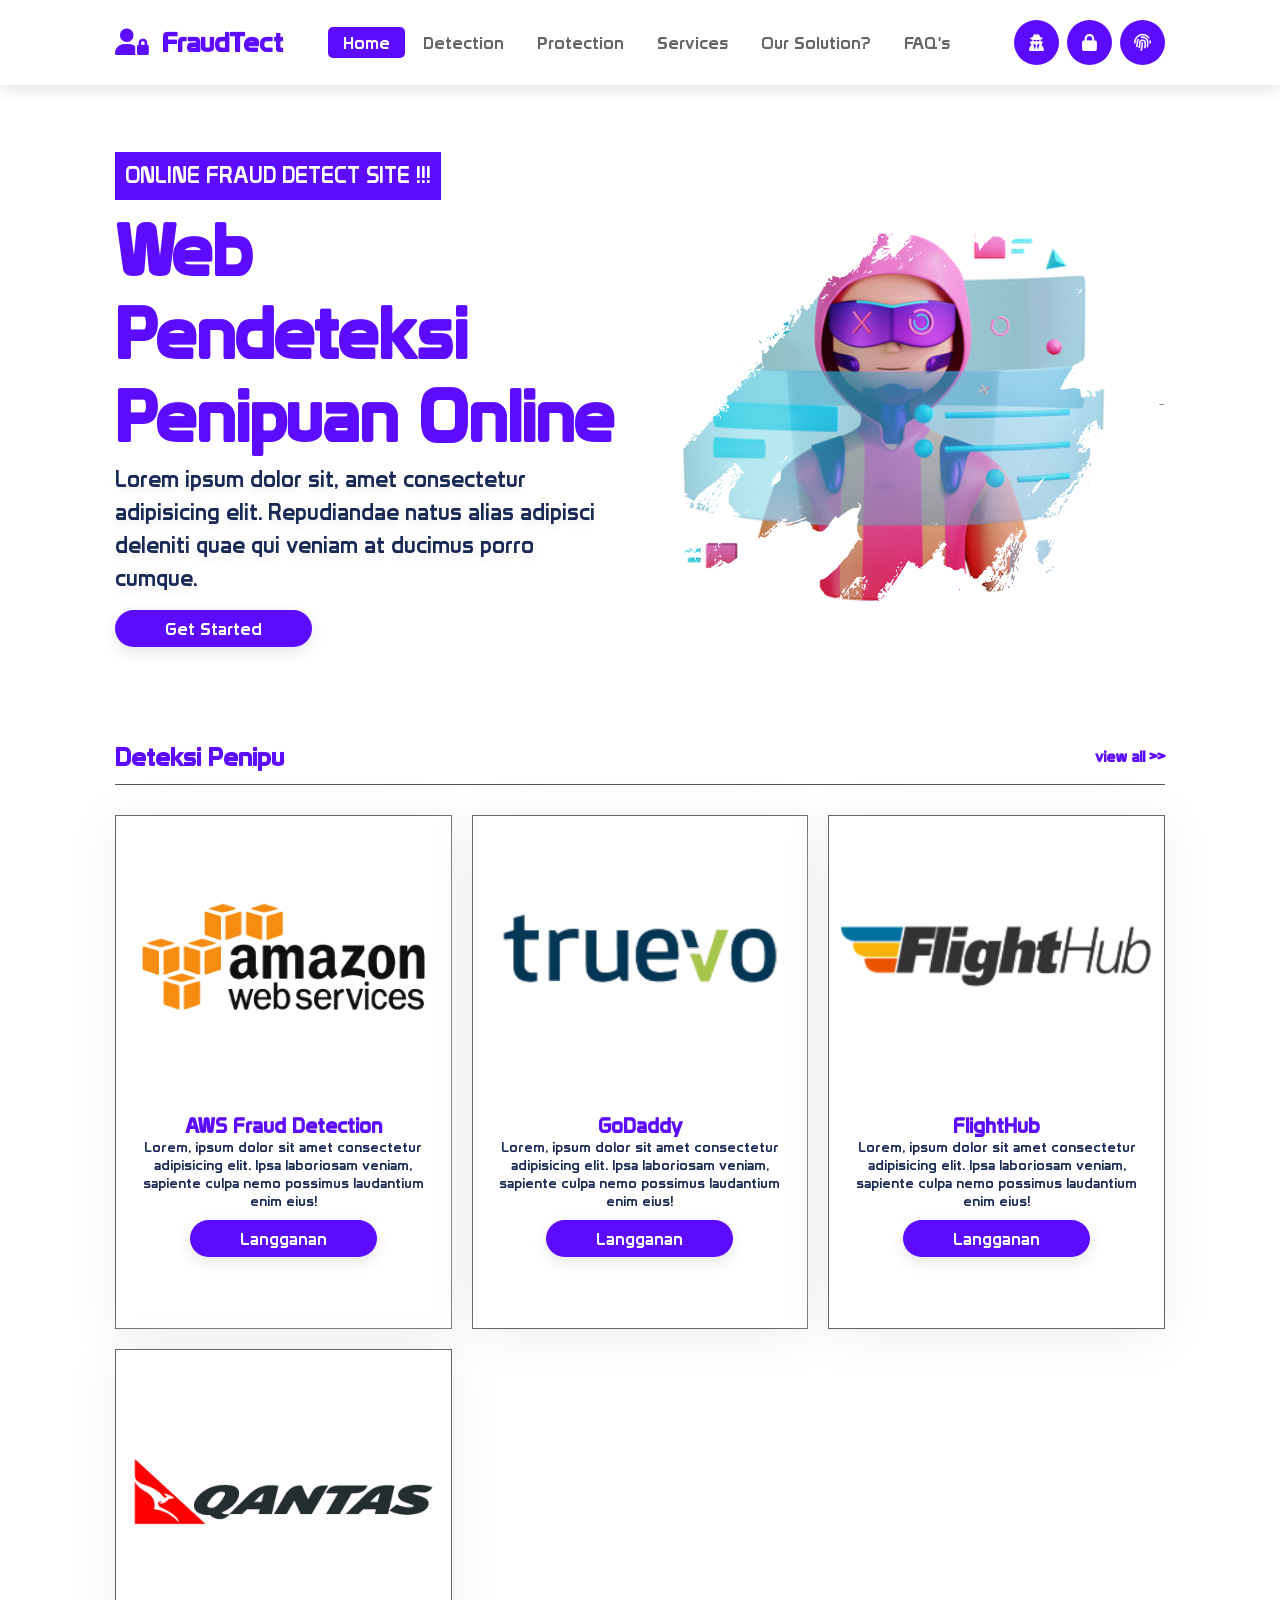
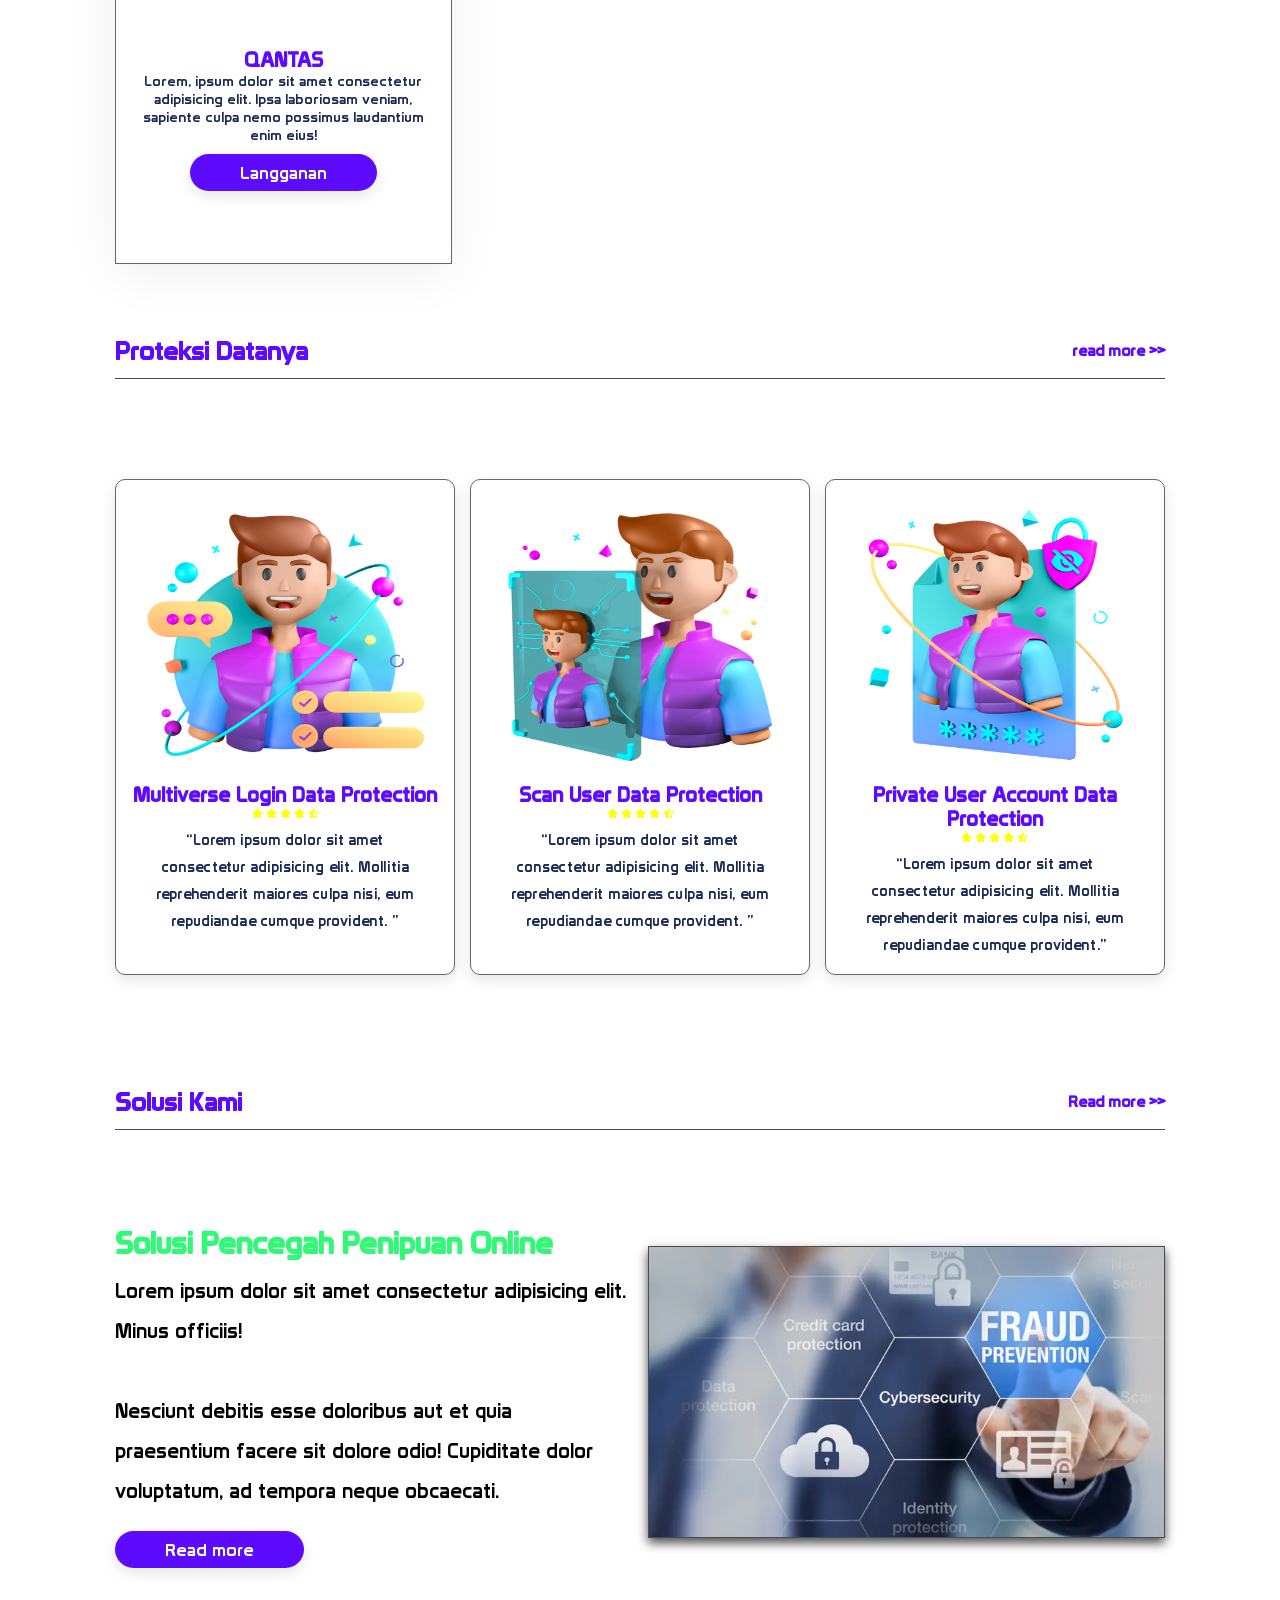
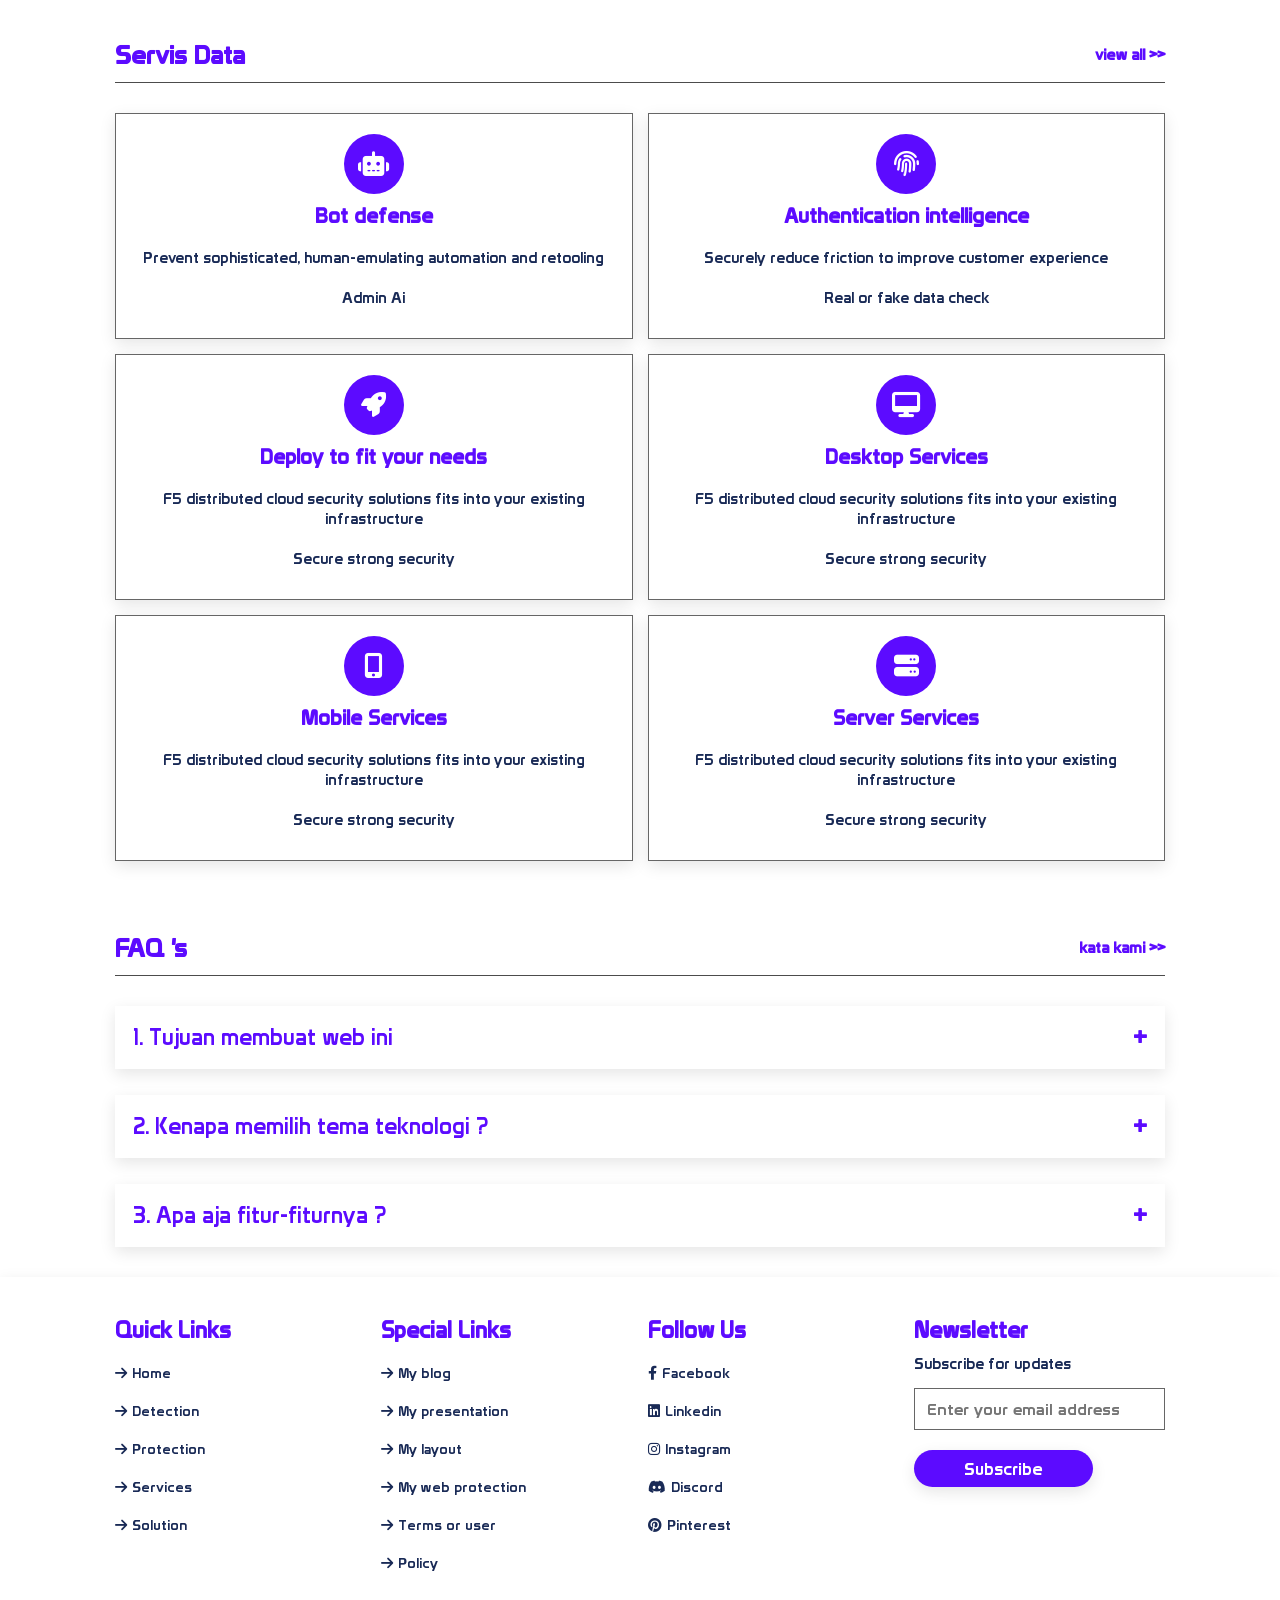
==== commit 264f0584: "successfully commit" ====
--- a/index.html
+++ b/index.html
@@ -5,7 +5,7 @@
     <meta http-equiv="X-UA-Compatible" content="IE=edge">
     <meta name="viewport" content="width=device-width, initial-scale=1.0">
     <!--NPT Favicon-->
-    <link rel="shortcut icon" href="img/main.png" type="image/x-icon">
+    <link rel="shortcut icon" href="img/favicon.png" type="image/x-icon">
     <!--Font Awesome-->
     <link rel="stylesheet" href="fontawesome/css/all.min.css">
     <!--CSS STYLES-->
@@ -16,14 +16,15 @@
     
     <!--header-->
     <header class="header">
-        <a href="#"class="logo"><i class="fas fa-user-lock"></i> OFDS</a>
+        <a href="#"class="logo"><i class="fas fa-user-lock"></i> FraudTect</a>
 
         <nav class="navbar">
-            <a class="active"href="#home">Home</a>
+            <a class="actives"href="#home">Home</a>
             <a href="#detection">Detection</a>
-            <a href="#machines">Protection</a>
-            <a href="#teams">Services</a>
-            <a href="#faqs">Solution</a>
+            <a href="#protection">Protection</a>
+            <a href="#services">Services</a>
+            <a href="#solution">Our Solution?</a>
+            <a href="#faqs">FAQ's</a>
         </nav>
 
         <div class="icons">
@@ -40,17 +41,19 @@
 
             <div class="slide active">
                 <div class="content">
-                    <span>Online Frauder Detection Site !!!</span>
-                    <h1>Web Pendeteksi Penipuan Online</h1>
+                    <span>Online Fraud Detect Site !!!</span>
+                    <h1>Web Pendeteksi Penipuan Online </h1>
                     <p>
                         Lorem ipsum dolor sit, amet consectetur adipisicing elit. Repudiandae natus alias adipisci deleniti quae qui veniam at ducimus porro cumque.
                     </p>
                     <a class="btn"href="#detection">Get Started</a>
                 </div>
+
                 <div class="img">
                     <img src="img/banner.png">
                 </div>
             </div>
+
              
            <!--- <div class="slide">
                 <div class="content">
@@ -114,7 +117,7 @@
     <!--gallery section-->
 
     <section class="story"id="detection">
-        <h1 class="title"> Frauder<span>Detect </span> <a >view all >></a></h1>
+        <h1 class="title"> Deteksi<span>Penipu </span> <a >view all >></a></h1>
 
         <div class="box-container">
             <div class="box">
@@ -122,13 +125,9 @@
                     <img src="img/slide1.png">
                 </div>
                 <div class="content">
-                    <h3>HTTP & HTTPS Detect</h3>
+                    <h3>AWS Fraud Detection</h3>
                     <div class="price">Lorem, ipsum dolor sit amet consectetur adipisicing elit. Ipsa laboriosam veniam, sapiente culpa nemo possimus laudantium enim eius!</div>
-                    <div class="icons">
-                        <i class="fas fa-user-secret"></i>
-                        <i class="fas fa-lock"></i>
-                        <i class="fas fa-fingerprint"></i>
-                    </div>
+                    <button class="btn">Langganan</button>
                 </div>
             </div>
 
@@ -137,13 +136,10 @@
                     <img src="img/slide2.png">
                 </div>
                 <div class="content">
-                    <h3>Domain Detect</h3>
+                    <h3>GoDaddy</h3>
                     <div class="price">Lorem, ipsum dolor sit amet consectetur adipisicing elit. Ipsa laboriosam veniam, sapiente culpa nemo possimus laudantium enim eius!</div>
-                    <div class="icons">
-                        <i class="fas fa-user-secret"></i>
-                        <i class="fas fa-lock"></i>
-                        <i class="fas fa-fingerprint"></i>
-                    </div>
+                    <button class="btn">Langganan</button>
+
                 </div>
             </div>
 
@@ -154,14 +150,10 @@
                     <img src="img/slide3.png">
                 </div>
                 <div class="content">
-                    <h3>Fake Blog Detect</h3>
+                    <h3>FlightHub</h3>
                     <div class="price">Lorem, ipsum dolor sit amet consectetur adipisicing elit. Ipsa laboriosam veniam, sapiente culpa nemo possimus laudantium enim eius!</div>
-                    <div class="icons">
-                        <i class="fas fa-user-secret"></i>
-                        <i class="fas fa-lock"></i>
-                        <i class="fas fa-fingerprint"></i>
-                    </div>
-                   
+                    <button class="btn">Langganan</button>
+
                 </div>
             </div>
 
@@ -171,48 +163,25 @@
                     <img src="img/slide4.png">
                 </div>
                 <div class="content">
-                    <h3>Credit Card Detect</h3>
+                    <h3>QANTAS</h3>
                     <div class="price">Lorem, ipsum dolor sit amet consectetur adipisicing elit. Ipsa laboriosam veniam, sapiente culpa nemo possimus laudantium enim eius!</div>
-                    <div class="icons">
-                        <i class="fas fa-user-secret"></i>
-                        <i class="fas fa-lock"></i>
-                        <i class="fas fa-fingerprint"></i>
-                    </div>
-                </div>
-            </div>
-        </div>
-    </section>
-
-    <!--The Garden - Story Section-
-    <section id="story">
-        <h1 class="title"> The <span>Garden</span> <a>read more >></a> </h1>
-    </section>
-    <section class="garden">
-        <div class="content">
-            <h3>From The Alley To The Garden</h3>
-            <p>A small species that sprouts from the dirt in the garden.
-                <br><br>
-                While they're earnestly driven by the desire to help 
-                their Azuki friends, some BEANZ simply can't resist the 
-                allure of the alley
-            </p>
-            <a class="btn">read more</a>
-            <a class="btn"href="../game/snake.html">play game</a>
-        </div>
-        <div class="img">
-            <img src="img/the_valley.jpg">
-        </div>
-    </section>-->
+                    <button class="btn">Langganan</button>
+                </div>
+            </div>
+        </div>
+    </section>
+
+  
 
     <!--mindmap review-->
     <section class="mindmap"id="machines">
-        <h1 class="title">Data <span>Protection</span> <a>read more >></a> </h1>
+        <h1 class="title">Proteksi <span>Datanya</span> <a>read more >></a> </h1>
         <div class="services">
             <div class="cards">
                 <div class="card">
                     <img src="img/sv1.png">
                 
-                    <h3>IP Device Data Protection</h3>
+                    <h3>Multiverse Login Data Protection</h3>
                     <i class="fa fa-star"></i>
                     <i class="fa fa-star"></i>
                     <i class="fa fa-star"></i>
@@ -224,7 +193,7 @@
                 </div>
                 <div class="card">
                     <img src="img/sv2.png">
-                    <h3>Pc Device Data Protection</h3>
+                    <h3>Scan User Data Protection</h3>
                     <i class="fa fa-star"></i>
                     <i class="fa fa-star"></i>
                     <i class="fa fa-star"></i>
@@ -236,7 +205,7 @@
                 </div>
                 <div class="card">
                     <img src="img/sv3.png">
-                    <h3>Hp Device Data Protection</h3>
+                    <h3>Private User Account Data Protection</h3>
                     <i class="fa fa-star"></i>
                     <i class="fa fa-star"></i>
                     <i class="fa fa-star"></i>
@@ -249,10 +218,72 @@
             </div>
         </div>
     </section>
+
+        <!--The Garden - Story Section-->
+    <section id="story">
+        <h1 class="title"> Solusi <span>Kami</span> <a>Read more >></a> </h1>
+    </section>
+    <section class="garden">
+        <div class="content">
+            <h3>Solusi Pencegah Penipuan Online</h3>
+            <p>Lorem ipsum dolor sit amet consectetur adipisicing elit. Minus officiis! <br><br>Nesciunt debitis esse doloribus aut et quia praesentium facere sit dolore odio! Cupiditate dolor voluptatum, ad tempora neque obcaecati.
+            </p>
+            <a class="btn">Read more</a>
+        </div>
+        <div class="img">
+            <img src="img/the_solution.jpg">
+        </div>
+    </section>
+    
     <!--meet teams-->
+
+    
     <section id="teams"class="teams">
-        <h1 class="title">services <span>teams</span> <a>view all >></a></h1>    
-
+        <h1 class="title">Servis <span>Data</span> <a>view all >></a></h1> 
+        <div class="icons-container">
+            <div class="icons">
+                <i class="fas fa-robot"></i>
+                <h3>Bot defense</h3>
+                <p>Prevent sophisticated, human-emulating automation and retooling</p>
+                <p>Admin Ai</p>
+            </div>
+
+            <div class="icons">
+                <i class="fas fa-fingerprint"></i>
+                <h3>Authentication intelligence</h3>
+                <p>Securely reduce friction to improve customer experience</p>
+                <p>Real or fake data check</p>
+            </div>
+
+            <div class="icons">
+                <i class="fas fa-rocket	"></i>
+                <h3>Deploy to fit your needs</h3>
+                <p>F5 distributed cloud security solutions fits into your existing infrastructure</p>
+                <p>Secure strong security</p>
+            </div>
+
+            <div class="icons">
+                <i class="fas fa-desktop"></i>
+                <h3>Desktop Services</h3>
+                <p>F5 distributed cloud security solutions fits into your existing infrastructure</p>
+                <p>Secure strong security</p>
+            </div>
+            
+            <div class="icons">
+                <i class="fas fa-mobile-alt"></i>
+                <h3>Mobile Services</h3>
+                <p>F5 distributed cloud security solutions fits into your existing infrastructure</p>
+                <p>Secure strong security</p>
+            </div>
+
+            <div class="icons">
+                <i class="fas fa-server"></i>
+                <h3>Server Services</h3>
+                <p>F5 distributed cloud security solutions fits into your existing infrastructure</p>
+                <p>Secure strong security</p>
+            </div>
+        </div>   
+        <!--
         <div class="box-container">
             <div class="box">
                 <div class="img">
@@ -263,9 +294,9 @@
                         <a class="fas fa-calendar"><strong> 27 dec, 2022</strong></a>
                         <a class="fas fa-user"><strong> by lev</strong></a>
                     </div>
-                    <h3>Create Security Protection</h3>
+                    <h3>Repair security protection</h3>
                     <p>Lorem ipsum dolor sit amet consectetur adipisicing elit. Maxime dolore consequatur voluptates. Perferendis quod nam corporis eum quia illum nisi fuga laudantium expedita culpa dolor, veniam cupiditate iure fugit ipsum?</p>
-                    <a class="btn">read more...</a>
+                    <a class="btn">Repair system</a>
                 </div>
             </div>
             <div class="box">
@@ -277,9 +308,9 @@
                         <a class="fas fa-calendar"><strong> 27 dec, 2022</strong></a>
                         <a class="fas fa-user"><strong> by lev</strong></a>
                     </div>
-                    <h3>Make yourself comfortable</h3>
+                    <h3>Repair machines systems</h3>
                     <p>Lorem ipsum dolor sit amet consectetur adipisicing elit. Maxime dolore consequatur voluptates. Perferendis quod nam corporis eum quia illum nisi fuga laudantium expedita culpa dolor, veniam cupiditate iure fugit ipsum?</p>
-                    <a class="btn">read more...</a>
+                    <a class="btn">Repair system</a>
                 </div>
             </div>
 
@@ -292,78 +323,75 @@
                         <a class="fas fa-calendar"><strong> 27 dec, 2022</strong></a>
                         <a class="fas fa-user"><strong> by lev</strong></a>
                     </div>
-                    <h3>Build your own app</h3>
+                    <h3>Repair application systems</h3>
                     <p>Lorem ipsum dolor sit amet consectetur adipisicing elit. Maxime dolore consequatur voluptates. Perferendis quod nam corporis eum quia illum nisi fuga laudantium expedita culpa dolor, veniam cupiditate iure fugit ipsum?</p>
-                    <a class="btn">read more...</a>
-                </div>
-            </div>
-        </div>
-    </section>
-
+                    <a class="btn">Repair system</a>
+                </div>
+            </div>
+        </div>-->
+    </section>
+
+
+ 
+    
 
     <!--FAQ -->
 
+    
+
+
     <section id="faqs"class="faq">
-        <h1 class="title">Our <span>solutions</span> <a>what we say >></a></h1>
-
-        
-        <div class="icons-container">
-            <div class="icons">
-                <i class="fas fa-robot"></i>
-                <h3>Bot defense</h3>
-                <p>Prevent sophisticated, human-emulating automation and retooling</p>
-                <p>Admin Ai</p>
-            </div>
-
-            <div class="icons">
-                <i class="fas fa-fingerprint"></i>
-                <h3>Authentication intelligence</h3>
-                <p>Securely reduce friction to improve customer experience</p>
-                <p>Real or fake data check</p>
-            </div>
-
-            <div class="icons">
-                <i class="fas fa-rocket	"></i>
-                <h3>Deploy to fit your needs</h3>
-                <p>F5 Distributed Cloud security solutions fits into your existing infrastructure</p>
-                <p>Secure strong security</p>
-            </div>
-
-        </div>
-    </section>
+        <h1 class="title">FAQ <span>'s</span> <a>kata kami >></a></h1>
+        <button class="accordion">1. Tujuan membuat web ini</button>
+        <div class="panel">
+            <p>Lorem ipsum dolor sit amet consectetur adipisicing elit. Rem voluptate neque asperiores? Iure voluptatem optio temporibus expedita modi blanditiis tempora animi, inventore sunt enim ipsam natus, impedit, perspiciatis veritatis accusantium.</p>
+        </div>
+        <br><br>
+        <button class="accordion">2. Kenapa memilih tema teknologi ?</button>
+        <div class="panel">
+            <p>Lorem ipsum dolor sit amet consectetur adipisicing elit. Rem voluptate neque asperiores? Iure voluptatem optio temporibus expedita modi blanditiis tempora animi, inventore sunt enim ipsam natus, impedit, perspiciatis veritatis accusantium.</p>
+        </div>
+        <br><br>
+        <button class="accordion">3. Apa aja fitur-fiturnya ?</button>
+        <div class="panel">
+            <p>Lorem ipsum dolor sit amet consectetur adipisicing elit. Rem voluptate neque asperiores? Iure voluptatem optio temporibus expedita modi blanditiis tempora animi, inventore sunt enim ipsam natus, impedit, perspiciatis veritatis accusantium.</p>
+        </div>
+    </section> 
 
     <!--footer section start-->
     <section class="footer">
         <div class="box-container">
                 <div class="box">            
-                <h3>quick links</h3>
-                <a href="#home"> <i class="fa fa-arrow-right"></i> overview</a>
-                <a href="#machines"> <i class="fa fa-arrow-right"></i> services</a>
+                <h3>Quick Links</h3>
+                <a href="#home"> <i class="fa fa-arrow-right"></i>Home</a>
+                <a href="#detection"><i class="fa fa-arrow-right"></i>Detection</a>
+                <a href="#machines"><i class="fa fa-arrow-right"></i>Protection</a>
+                <a href="#teams"> <i class="fa fa-arrow-right"></i>Services</a>
                 <a href="#faqs"> <i class="fa fa-arrow-right"></i>Solution</a>
             </div>
 
             <div class="box">
-                <h3>special links</h3>
-                <a> <i class="fa fa-arrow-right"></i> my blog</a>
-                <a> <i class="fa fa-arrow-right"></i> my presentation</a>
-                <a> <i class="fa fa-arrow-right"></i> my layout</a>
-                <a> <i class="fa fa-arrow-right"></i> my web protection</a>
-                <a> <i class="fa fa-arrow-right"></i> terms or user</a>
-                <a> <i class="fa fa-arrow-right"></i> policy</a>
+                <h3>Special Links</h3>
+                <a> <i class="fa fa-arrow-right"></i>My blog</a>
+                <a> <i class="fa fa-arrow-right"></i>My presentation</a>
+                <a> <i class="fa fa-arrow-right"></i>My layout</a>
+                <a> <i class="fa fa-arrow-right"></i>My web protection</a>
+                <a> <i class="fa fa-arrow-right"></i>Terms or user</a>
+                <a> <i class="fa fa-arrow-right"></i>Policy</a>
             </div>
 
              <div class="box">
-                <h3>follow us</h3>
-                <a><i class="fab fa-facebook-f"></i> facebook</a>
-                <a><i class="fab fa-linkedin"></i> linkedin</a>
-                <a><i class="fab fa-instagram"></i> instagram</a>
-                <a><i class="fab fa-discord"></i> discord</a>
-                <a><i class="fab fa-pinterest"></i> pinterest</a>
+                <h3>Follow Us</h3>
+                <a><i class="fab fa-facebook-f"></i>Facebook</a>
+                <a><i class="fab fa-linkedin"></i>Linkedin</a>
+                <a><i class="fab fa-instagram"></i>Instagram</a>
+                <a><i class="fab fa-discord"></i>Discord</a>
+                <a><i class="fab fa-pinterest"></i>Pinterest</a>
             </div>
 
             <div class="box"id="newsletter">
-                <h3>newsletter</h3>
-                <p>subscribe for updates</p>
+                <h3>Newsletter</h3>
+                <p>Subscribe for updates</p>
                 <input type="email"placeholder="Enter your email address">
                 <input type="submit" value="Subscribe"class="btn">
             </div>
--- a/css/style.css
+++ b/css/style.css
@@ -12,7 +12,6 @@
     box-sizing: border-box;
     border: none;
     outline: none;
-    text-transform: uppercase;
     text-decoration: none;
     transition: .2s linear;
 }
@@ -72,7 +71,7 @@
    font-size: 1.7rem;
    cursor: pointer;
    box-shadow: var(--box-shadow);
-   border: 0.1rem solid rgba(0,0,0,0.7);
+   /*border: 0.1rem solid rgba(0,0,0,0.7);*/
    border-radius: 50px;
 }
 .btn:hover{
@@ -110,7 +109,7 @@
     padding: .5rem 1.5rem;
     color: var(--light-color);
 }
-.header .navbar a.active{
+.header .navbar a.actives{
     color: #fff;
     background: var(--green);
 }
@@ -127,9 +126,9 @@
     width: 4.5rem;
     text-align: center;
     font-size: 1.7rem;
-    color: var(--black);
+    color: #FFF;
     border-radius: 50%;
-    background: #eee;
+    background: var(--green);
 }
 .header .icons i:hover,
 .header .icons a:hover{
@@ -168,7 +167,6 @@
     align-items: center;
     flex-wrap: wrap;
     gap: 1.5rem;
-    display: none;
 }
 .home .slides-container .slide.active{
     display: flex;
@@ -181,7 +179,8 @@
     background: var(--green);
     font-size: 2.2rem;
     color: #FFF;
-    padding: 3%;
+    padding: 2%;
+    text-transform: uppercase;
 }
 .home .slides-container .slide .content h1{
     margin-top: 2.0rem;
@@ -200,15 +199,19 @@
 
 .home .slides-container .slide .img{
     flex: 1 1 40rem;
-    margin: 3rem 0;
+    margin: 1em 0;
 }
 .home .slides-container .slide .img img{
     width: 100%;
-    height: 490px;
+    height: 100%;
     animation: fadeUp .4s linear;
-}
-
-.home #next-slide,
+    -webkit-mask-image: url('/img/splash.svg');
+    -webkit-mask-size: 100%;
+    -webkit-mask-repeat: no-repeat;
+    -webkit-mask-position: center;
+}
+
+/*.home #next-slide,
 .home #prev-slide{
     position: absolute;
     top: 50%;
@@ -239,7 +242,6 @@
 .home #next-slide{
     right: 2rem;
 }
-
 .banner-container{
     display: flex;
     flex-wrap: wrap;
@@ -301,7 +303,7 @@
 }
 
 .story .box-container .box .img{
-    height: 50%;
+    height: 55%;
     width: 100%;
     overflow: hidden;
 }
@@ -325,7 +327,7 @@
     font-size: 2rem;
     color: var(--green);
 }
-.story .box-container .box .content .icons i {
+/*.story .box-container .box .content .icons i {
     margin-top: 1rem;
     cursor: pointer;
     margin-left: .5rem;
@@ -341,12 +343,12 @@
 .story .box-container .box .content .icons i:hover {
     transform: rotate(360deg);
 }
-/*.story .box-container .box .content .stars i{
+.story .box-container .box .content .stars i{
     font-size: 1.7rem;
     color: yellow
 }*/
 
-/*.garden{
+.garden{
     display: flex;
     align-items: center;
     flex-wrap: wrap;
@@ -378,7 +380,7 @@
     font-size: 2rem;
     line-height: 2;
     padding: 1rem 0;
-}*/
+}
 
 /*mindmap css*/
 .services .cards {
@@ -415,12 +417,50 @@
     line-height: 3rem;
     transform: translateZ(10px) scale(.90);
 }
+
+.teams .icons-container{
+    display: grid;
+    grid-template-columns: repeat(auto-fit, minmax(40rem, 2fr));
+    gap: 1.5rem;
+}
+
+.teams .icons-container .icons{
+    text-align: center;
+    border: 0.1rem solid var(--light-color);
+    box-shadow: var(--box-shadow);
+    padding: 2rem;
+    background: #FFF;
+}
+
+.teams .icons-container .icons i{
+    height: 6rem;
+    width: 6rem;
+    line-height: 6rem;
+    font-size: 2.5rem;
+    background: var(--green);
+    color: #FFF;
+    border-radius: 50%;
+}
+
+.teams .icons-container .icons h3{
+    color: var(--green);
+    font-size: 2rem;
+    padding: 1rem 0;
+}
+
+.teams .icons-container .icons p{
+    color: var(--black);
+    font-size: 1.5rem;
+    padding: 1rem 0;
+    line-height: 2rem;
+}
+
+/*
 .teams .box-container{
     display: grid;
     grid-template-columns: repeat(auto-fit, minmax(30rem, 1fr));
     gap: 1.5rem;
 }
-
 .teams .box-container .box{
     border: 0.1rem solid var(--light-color);
     box-shadow: var(--box-shadow);
@@ -428,8 +468,8 @@
 }
 
 .teams .box-container .box .img{
-    height: 30rem;
-    width: 40rem;
+    height: 38rem;
+    width: 38rem;
     overflow: hidden;
 }
 .teams .box-container .box .img img{
@@ -473,43 +513,50 @@
     color: var(--black);
     line-height: 2;
     padding: 1rem 0;
-}
-
-.faq .icons-container{
-    display: grid;
-    grid-template-columns: repeat(auto-fit, minmax(29rem, 1fr));
-    gap: 1.5rem;
-}
-
-.faq .icons-container .icons{
-    text-align: center;
-    border: 0.1rem solid var(--light-color);
-    box-shadow: var(--box-shadow);
-    padding: 2rem;
+}*/
+.accordion{
     background: #FFF;
-}
-
-.faq .icons-container .icons i{
-    height: 6rem;
-    width: 6rem;
-    line-height: 6rem;
-    font-size: 2.5rem;
-    background: var(--green);
-    color: #FFF;
-    border-radius: 50%;
-}
-
-.faq .icons-container .icons h3{
-    color: var(--green);
-    font-size: 2rem;
-    padding: 1rem 0;
-}
-
-.faq .icons-container .icons p{
-    color: var(--black);
-    font-size: 1.5rem;
-    padding: 1rem 0;
-    line-height: 2rem;
+    box-shadow: var(--box-shadow);
+    color: var(--green);
+    cursor: pointer;
+    padding: 18px;
+    width: 100%;
+    border: none;
+    text-align: left;
+    outline: none;
+    font-size: 2.2rem;
+    transition: 0.4s;
+}
+.active, .accordion:hover {
+    color: #666;
+}
+.accordion:hover{
+    background: #FFF;
+    color: #444;
+    box-shadow: var(--box-shadow);
+}
+.accordion:after{
+    content: '\002b';
+    color: var(--green);
+    font-weight: bold;
+    float: right;
+    margin-left: 5px;
+}
+.active:after{
+    content: "\2212";
+}
+.panel{
+    padding: 0 18px;
+    background: #FFF;
+    color: #666;
+    box-shadow: var(--box-shadow);
+    max-height: 0;
+    font-size: 2.3rem;
+    overflow: hidden;
+    transition: max-height 0.2s ease-out;
+}
+.panel p{
+    margin-top: 2rem;
 }
 
 .footer{
@@ -617,10 +664,16 @@
         font-size: 6.0rem;
     }
     .story .box-container .box .img{
-        height: 40rem;
+        height: 45rem;
+    }
+    .story .box-container .box .img img{
+        height: 45rem;
     }
     .teams .box-container .box .img{
         width: 100%;
+    }
+    .teams .box-container .box .img img{
+        height: 50rem;
     }
 }
 @media(max-width:450px){
@@ -633,6 +686,9 @@
     .home .slides-container .slide .content h3{
         font-size: 2rem;
     }
+    .home .slides-container .slide .img img{
+        height: 50rem;
+    }
     .story .box-container .box .img{
         width: 100%;
     }
